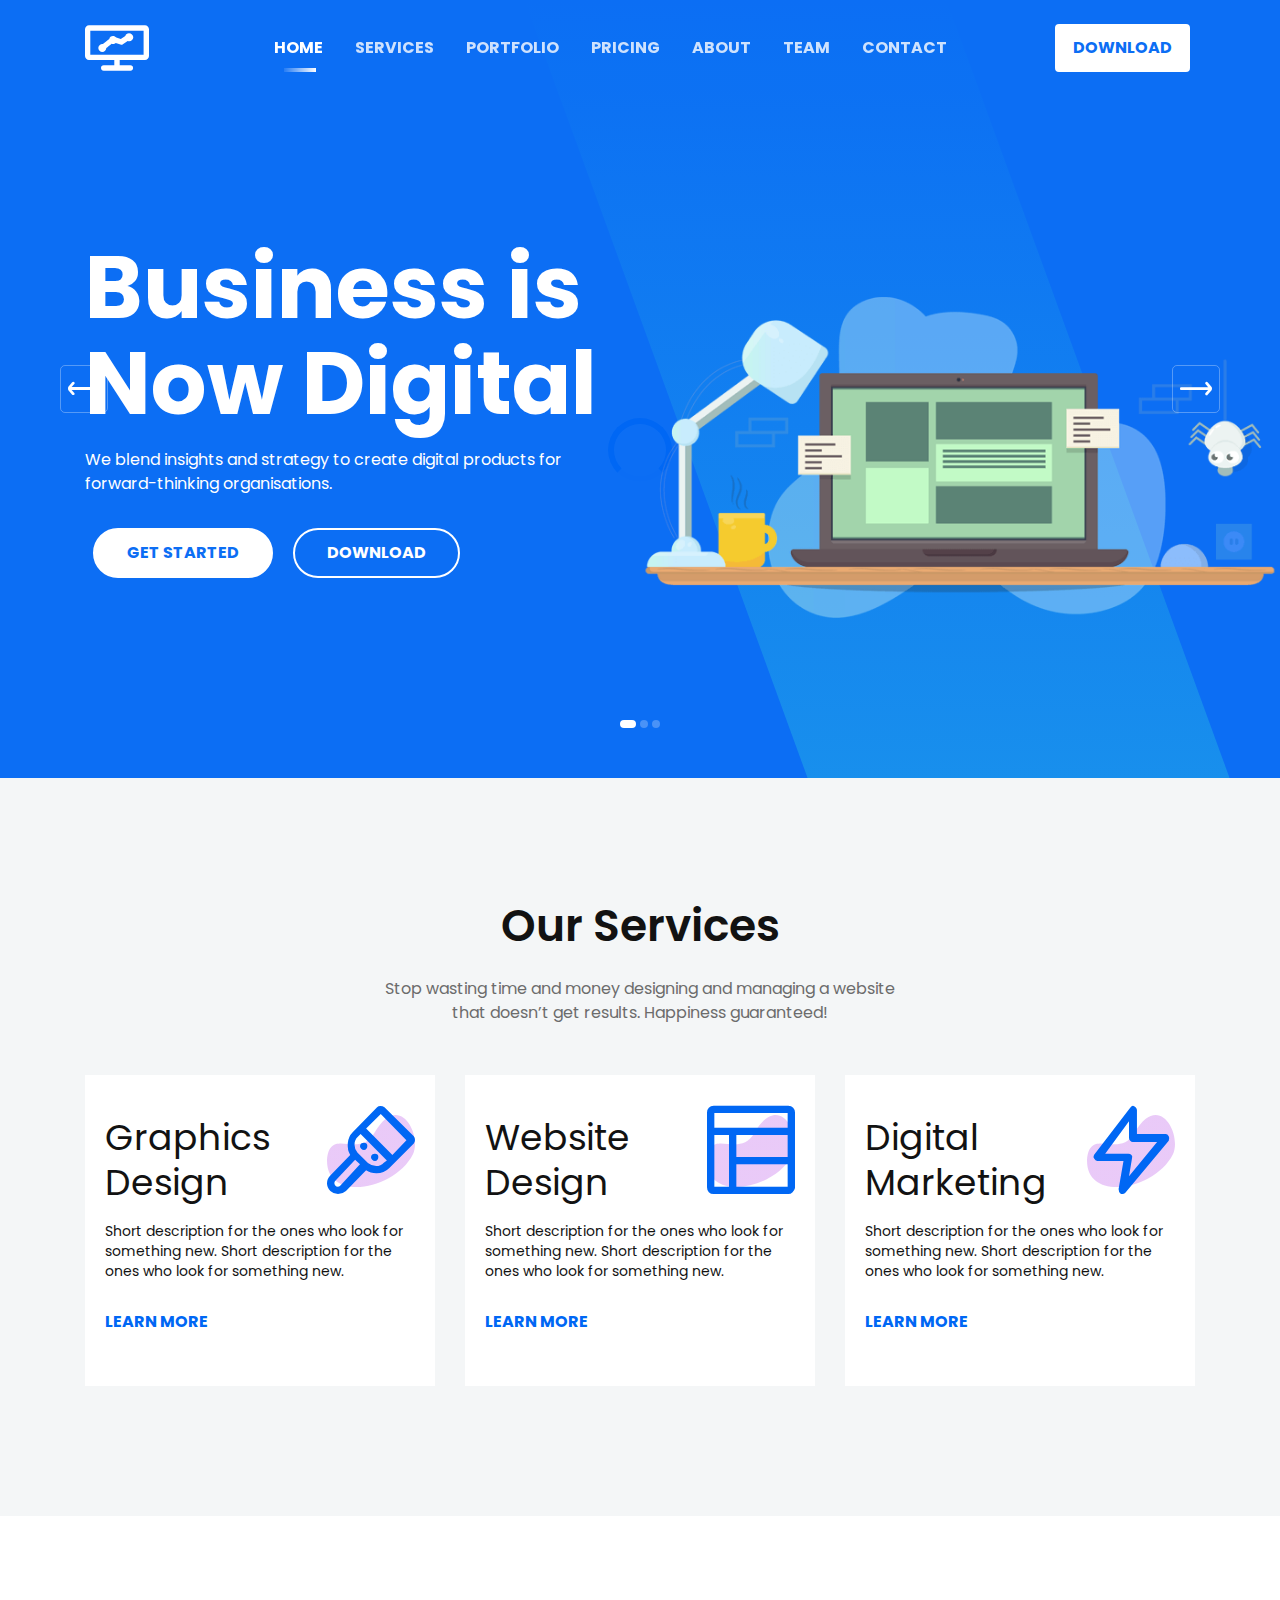
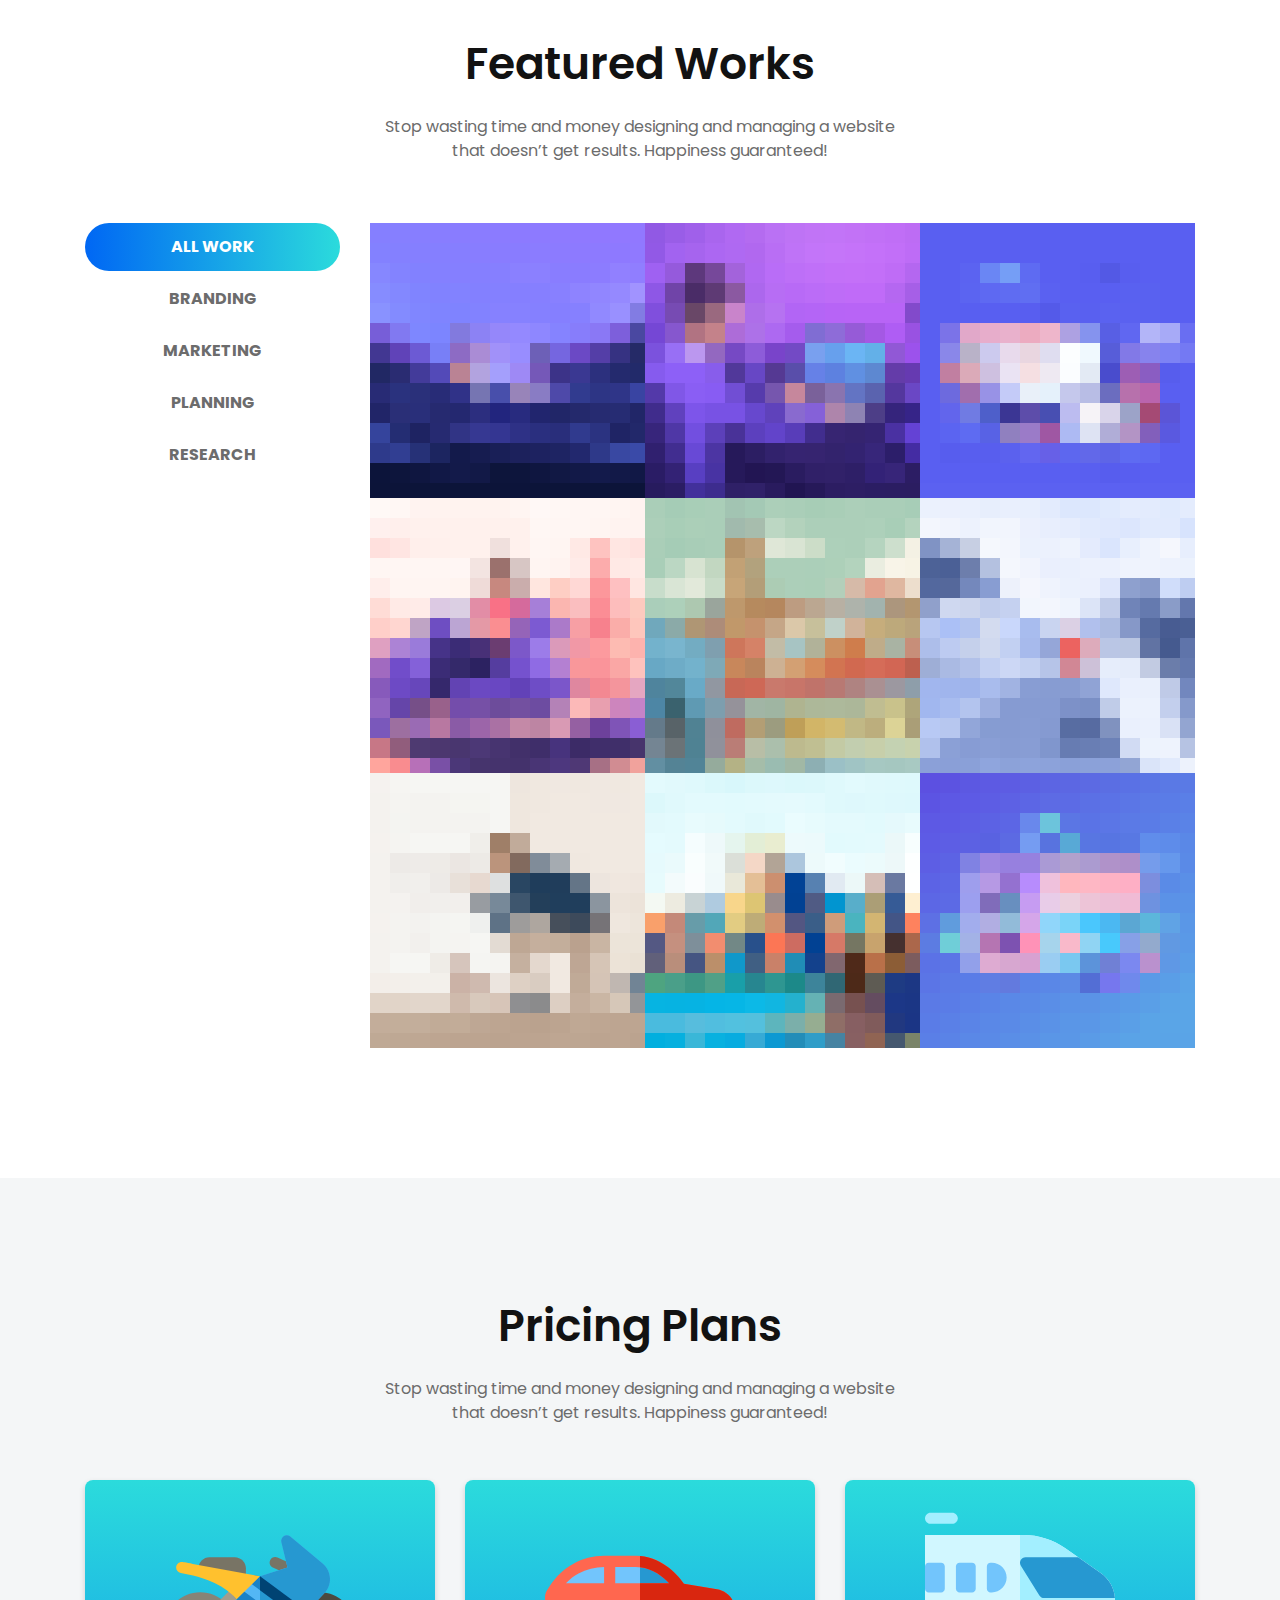
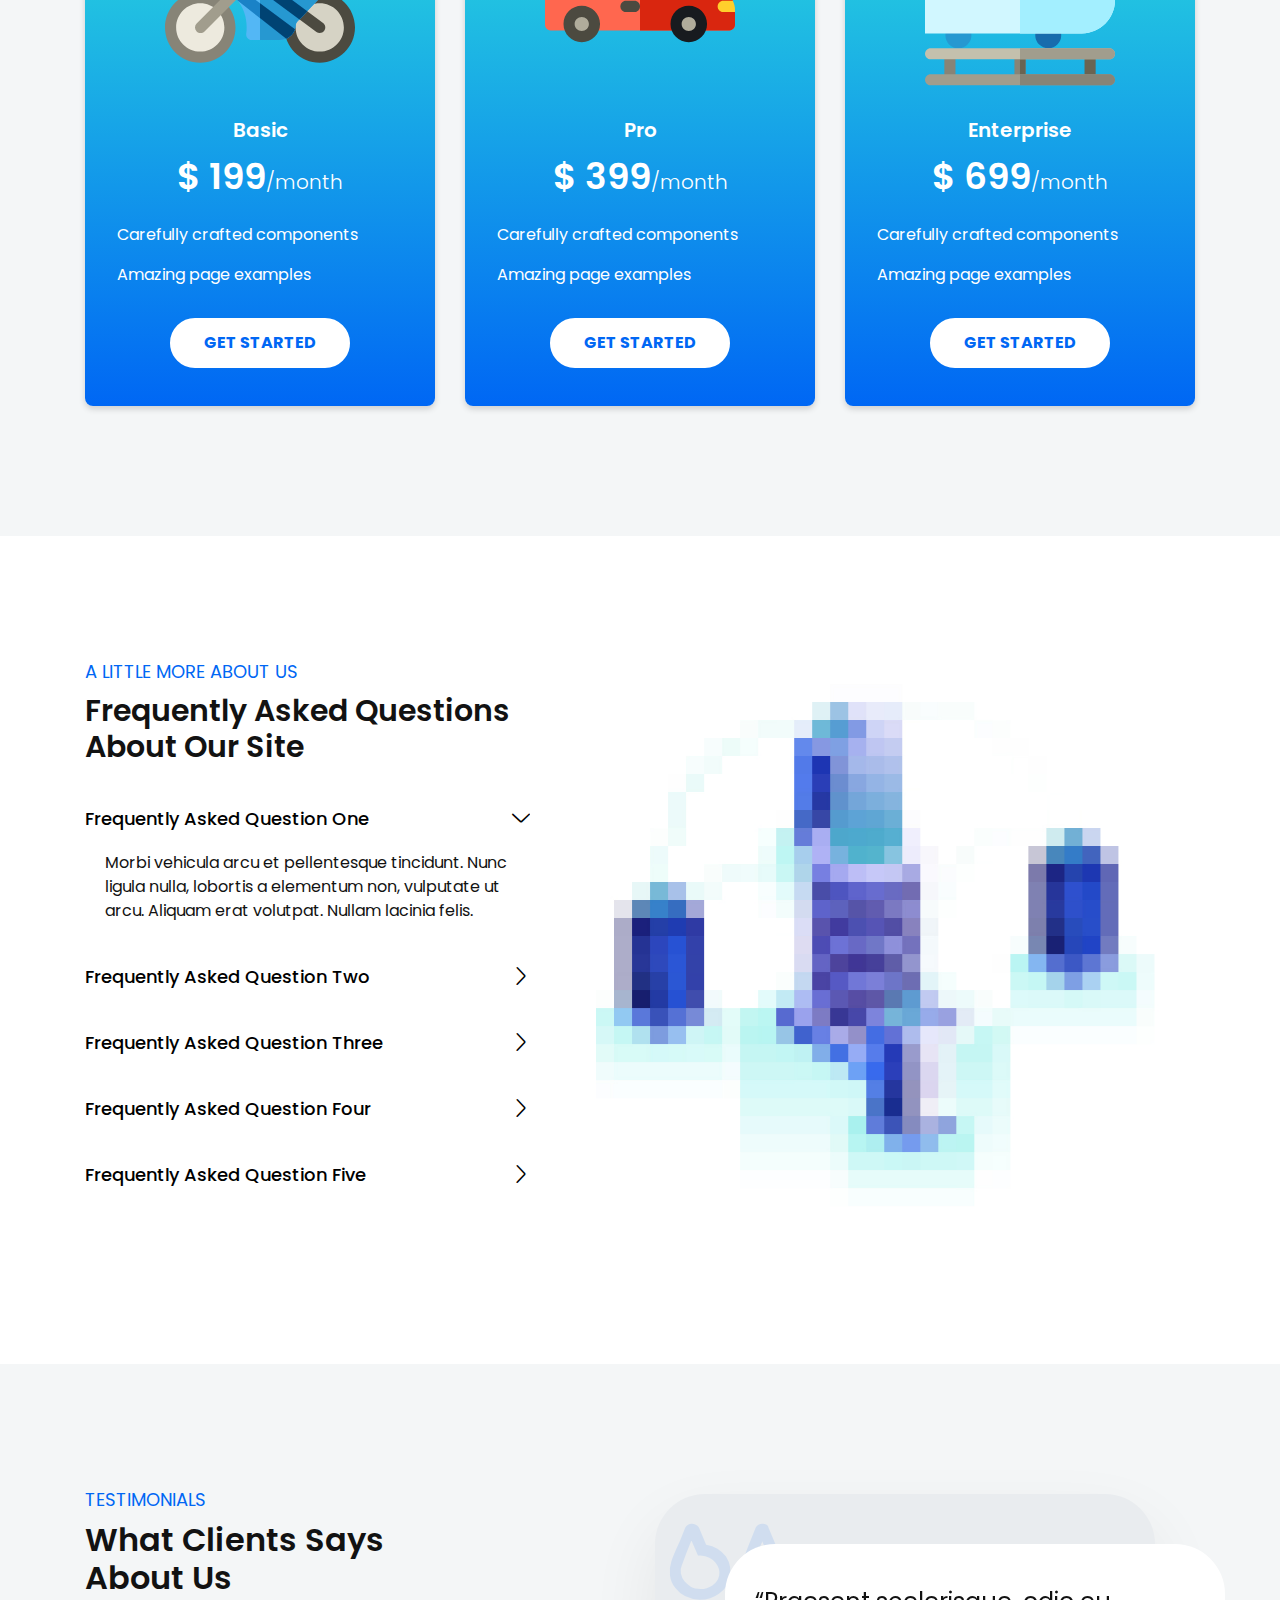
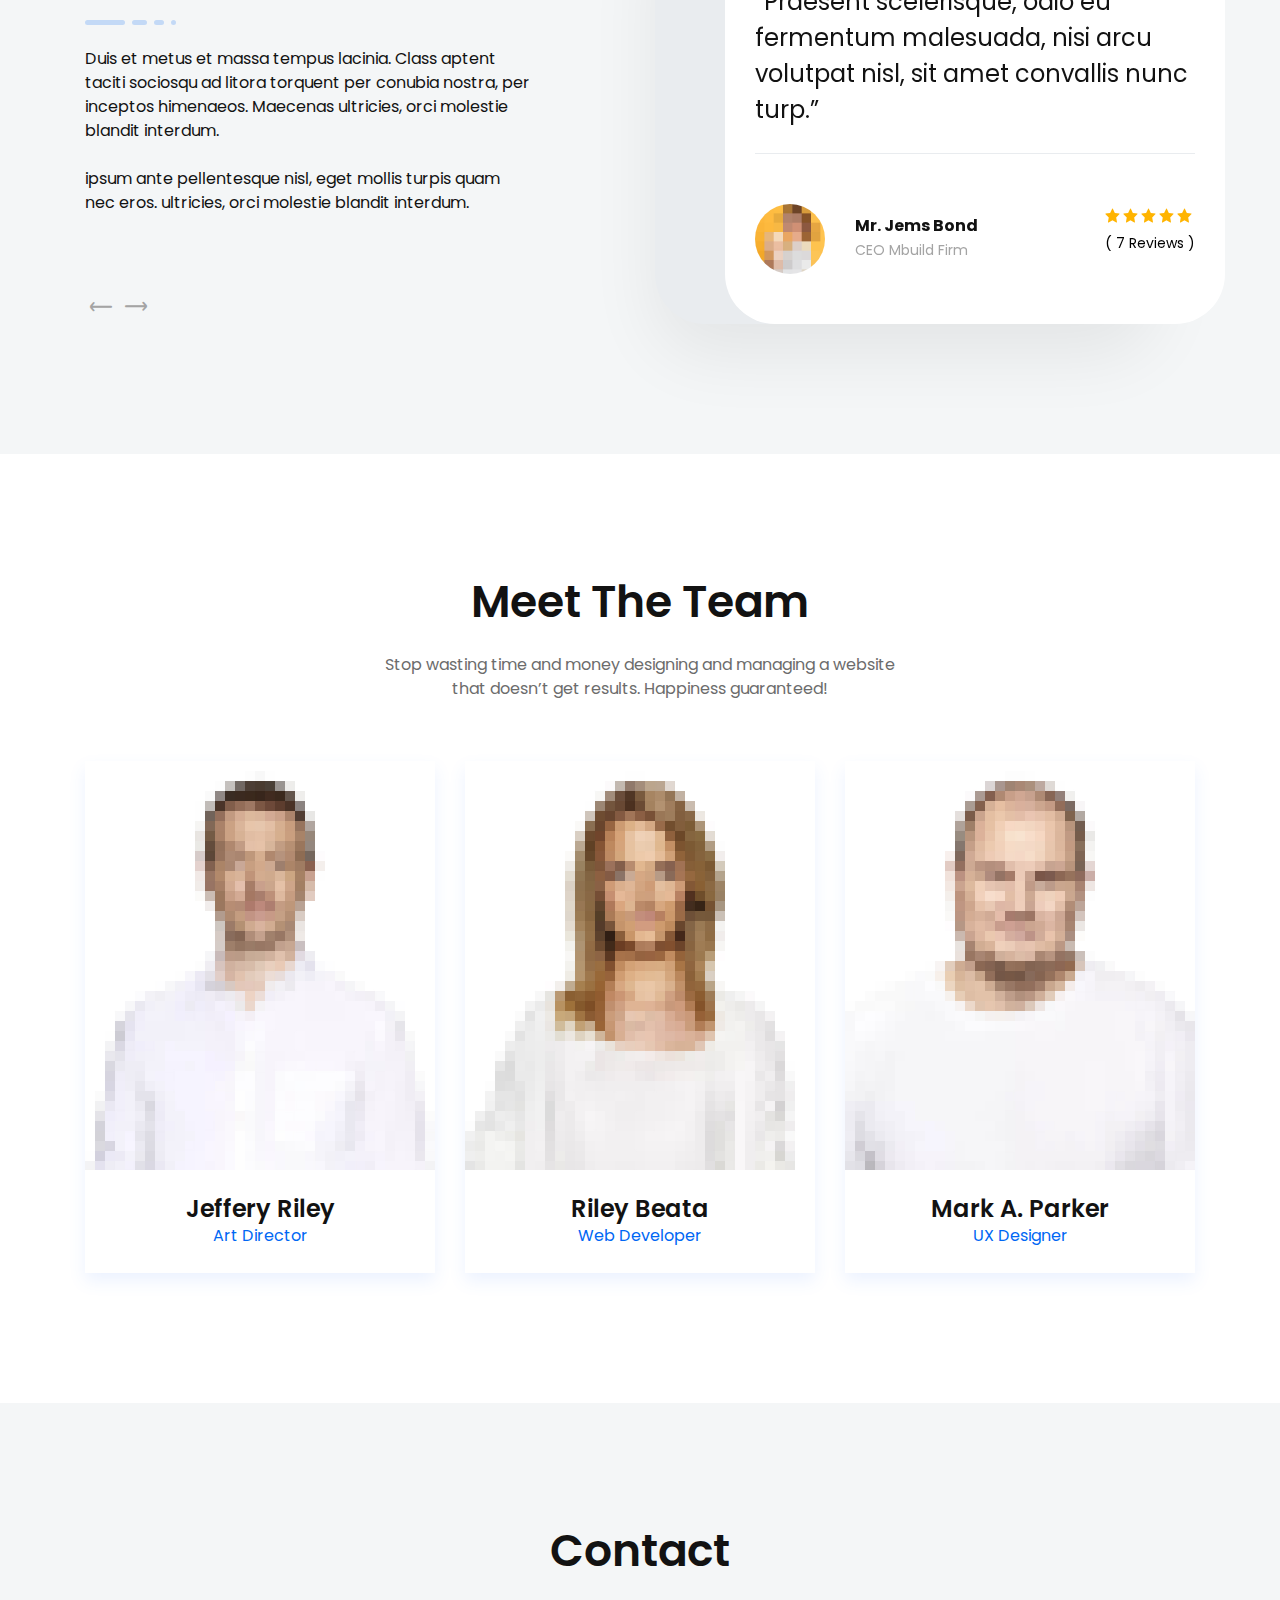
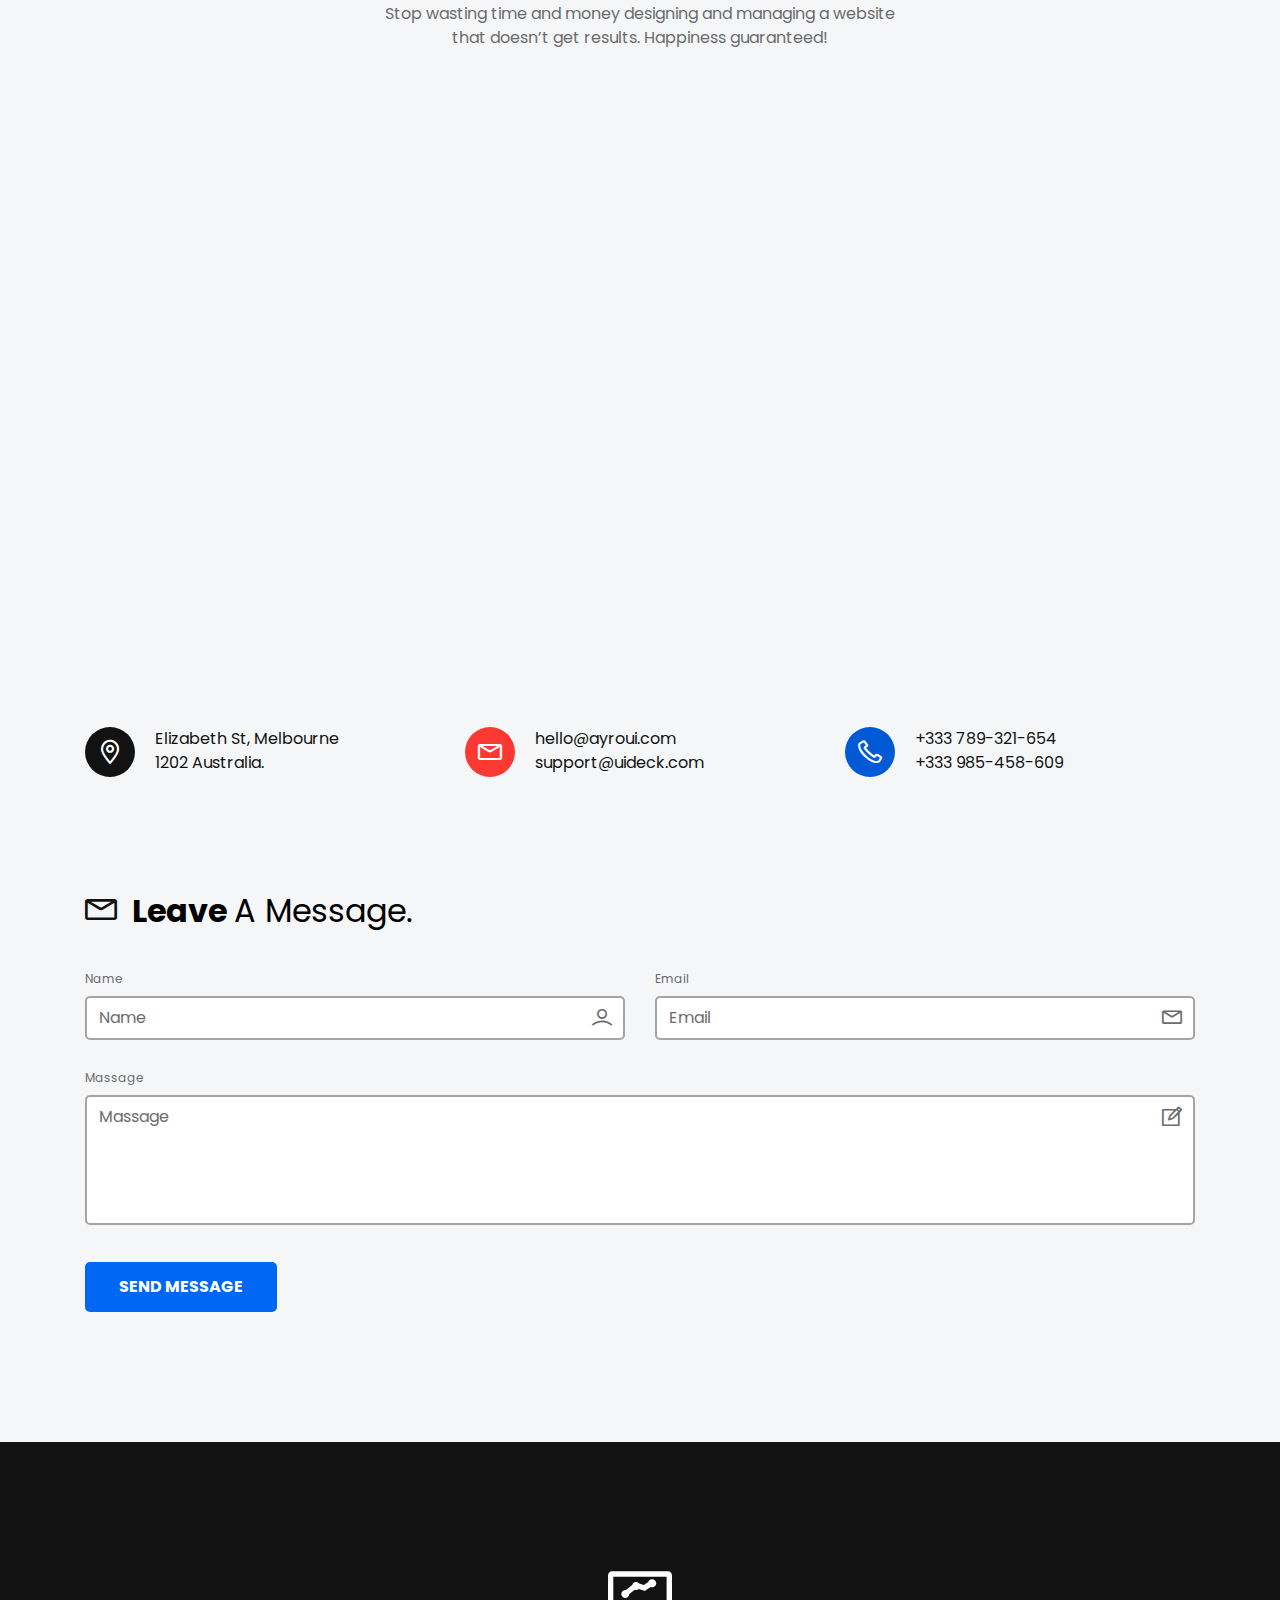
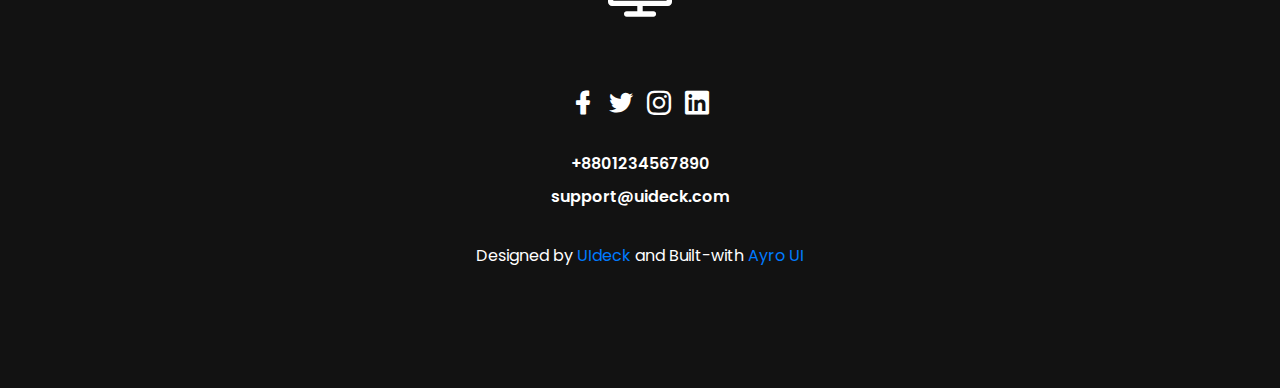
==== cugonlineWebAPI/index.html @ 05cc5dc2 "check in for go live" ====
<!doctype html>
<html class="no-js" lang="en">

<head>
    <meta charset="utf-8">
    
    <!--====== Title ======-->
    <title>Smash - Bootstrap Business Template</title>
    
    <meta name="description" content="">
    <meta name="viewport" content="width=device-width, initial-scale=1">

    <!--====== Favicon Icon ======-->
    <link rel="shortcut icon" href="assets/images/favicon.png" type="image/png">
        
    <!--====== Magnific Popup CSS ======-->
    <link rel="stylesheet" href="assets/css/magnific-popup.css">
        
    <!--====== Slick CSS ======-->
    <link rel="stylesheet" href="assets/css/slick.css">
        
    <!--====== Line Icons CSS ======-->
    <link rel="stylesheet" href="assets/css/LineIcons.css">
        
    <!--====== Bootstrap CSS ======-->
    <link rel="stylesheet" href="assets/css/bootstrap.min.css">
    
    <!--====== Default CSS ======-->
    <link rel="stylesheet" href="assets/css/default.css">
    
    <!--====== Style CSS ======-->
    <link rel="stylesheet" href="assets/css/style.css">
    
</head>

<body>
    <!--[if IE]>
    <p class="browserupgrade">You are using an <strong>outdated</strong> browser. Please <a href="https://browsehappy.com/">upgrade your browser</a> to improve your experience and security.</p>
  <![endif]-->
   
    <!--====== PRELOADER PART START ======-->

    <div class="preloader">
        <div class="loader">
            <div class="ytp-spinner">
                <div class="ytp-spinner-container">
                    <div class="ytp-spinner-rotator">
                        <div class="ytp-spinner-left">
                            <div class="ytp-spinner-circle"></div>
                        </div>
                        <div class="ytp-spinner-right">
                            <div class="ytp-spinner-circle"></div>
                        </div>
                    </div>
                </div>
            </div>
        </div>
    </div>

    <!--====== PRELOADER PART ENDS ======-->
    
    <!--====== NAVBAR TWO PART START ======-->

    <section class="navbar-area">
        <div class="container">
            <div class="row">
                <div class="col-lg-12">
                    <nav class="navbar navbar-expand-lg">
                       
                        <a class="navbar-brand" href="#">
                            <img src="assets/images/logo.svg" alt="Logo">
                        </a>
                        
                        <button class="navbar-toggler" type="button" data-toggle="collapse" data-target="#navbarTwo" aria-controls="navbarTwo" aria-expanded="false" aria-label="Toggle navigation">
                            <span class="toggler-icon"></span>
                            <span class="toggler-icon"></span>
                            <span class="toggler-icon"></span>
                        </button>

                        <div class="collapse navbar-collapse sub-menu-bar" id="navbarTwo">
                            <ul class="navbar-nav m-auto">
                                <li class="nav-item active"><a class="page-scroll" href="#home">home</a></li>
                                <li class="nav-item"><a class="page-scroll" href="#services">Services</a></li>
                                <li class="nav-item"><a class="page-scroll" href="#portfolio">Portfolio</a></li>
                                <li class="nav-item"><a class="page-scroll" href="#pricing">Pricing</a></li>
                                <li class="nav-item"><a class="page-scroll" href="#about">About</a></li>
                                <li class="nav-item"><a class="page-scroll" href="#team">Team</a></li>
                                <li class="nav-item"><a class="page-scroll" href="#contact">Contact</a></li>
                            </ul>
                        </div>
                        
                        <div class="navbar-btn d-none d-sm-inline-block">
                            <ul>
                                <li><a class="solid" href="#">Download</a></li>
                            </ul>
                        </div>
                    </nav> <!-- navbar -->
                </div>
            </div> <!-- row -->
        </div> <!-- container -->
    </section>

    <!--====== NAVBAR TWO PART ENDS ======-->
    
    <!--====== SLIDER PART START ======-->

    <section id="home" class="slider_area">
        <div id="carouselThree" class="carousel slide" data-ride="carousel">
            <ol class="carousel-indicators">
                <li data-target="#carouselThree" data-slide-to="0" class="active"></li>
                <li data-target="#carouselThree" data-slide-to="1"></li>
                <li data-target="#carouselThree" data-slide-to="2"></li>
            </ol>

            <div class="carousel-inner">
                <div class="carousel-item active">
                    <div class="container">
                        <div class="row">
                            <div class="col-lg-6">
                                <div class="slider-content">
                                    <h1 class="title">Business is Now Digital</h1>
                                    <p class="text">We blend insights and strategy to create digital products for forward-thinking organisations.</p>
                                    <ul class="slider-btn rounded-buttons">
                                        <li><a class="main-btn rounded-one" href="#">GET STARTED</a></li>
                                        <li><a class="main-btn rounded-two" href="#">DOWNLOAD</a></li>
                                    </ul>
                                </div>
                            </div>
                        </div> <!-- row -->
                    </div> <!-- container -->
                    <div class="slider-image-box d-none d-lg-flex align-items-end">
                        <div class="slider-image">
                            <img src="assets/images/slider/1.png" alt="Hero">
                        </div> <!-- slider-imgae -->
                    </div> <!-- slider-imgae box -->
                </div> <!-- carousel-item -->

                <div class="carousel-item">
                    <div class="container">
                        <div class="row">
                            <div class="col-lg-6">
                                <div class="slider-content">
                                    <h1 class="title">Crafted for Business</h1>
                                    <p class="text">We blend insights and strategy to create digital products for forward-thinking organisations.</p>
                                    <ul class="slider-btn rounded-buttons">
                                        <li><a class="main-btn rounded-one" href="#">GET STARTED</a></li>
                                        <li><a class="main-btn rounded-two" href="#">DOWNLOAD</a></li>
                                    </ul>
                                </div> <!-- slider-content -->
                            </div>
                        </div> <!-- row -->
                    </div> <!-- container -->
                    <div class="slider-image-box d-none d-lg-flex align-items-end">
                        <div class="slider-image">
                            <img src="assets/images/slider/2.png" alt="Hero">
                        </div> <!-- slider-imgae -->
                    </div> <!-- slider-imgae box -->
                </div> <!-- carousel-item -->

                <div class="carousel-item">
                    <div class="container">
                        <div class="row">
                            <div class="col-lg-6">
                                <div class="slider-content">
                                    <h1 class="title">Based on Bootstrap 4</h1>
                                    <p class="text">We blend insights and strategy to create digital products for forward-thinking organisations.</p>
                                    <ul class="slider-btn rounded-buttons">
                                        <li><a class="main-btn rounded-one" href="#">GET STARTED</a></li>
                                        <li><a class="main-btn rounded-two" href="#">DOWNLOAD</a></li>
                                    </ul>
                                </div> <!-- slider-content -->
                            </div>
                        </div> <!-- row -->
                    </div> <!-- container -->
                    <div class="slider-image-box d-none d-lg-flex align-items-end">
                        <div class="slider-image">
                            <img src="assets/images/slider/3.png" alt="Hero">
                        </div> <!-- slider-imgae -->
                    </div> <!-- slider-imgae box -->
                </div> <!-- carousel-item -->
            </div>

            <a class="carousel-control-prev" href="#carouselThree" role="button" data-slide="prev">
                <i class="lni lni-arrow-left"></i>
            </a>
            <a class="carousel-control-next" href="#carouselThree" role="button" data-slide="next">
                <i class="lni lni-arrow-right"></i>
            </a>
        </div>
    </section>

    <!--====== SLIDER PART ENDS ======-->
    
    <!--====== FEATRES TWO PART START ======-->

    <section id="services" class="features-area">
        <div class="container">
            <div class="row justify-content-center">
                <div class="col-lg-6 col-md-10">
                    <div class="section-title text-center pb-10">
                        <h3 class="title">Our Services</h3>
                        <p class="text">Stop wasting time and money designing and managing a website that doesn’t get results. Happiness guaranteed!</p>
                    </div> <!-- row -->
                </div>
            </div> <!-- row -->
            <div class="row justify-content-center">
                <div class="col-lg-4 col-md-7 col-sm-9">
                    <div class="single-features mt-40">
                        <div class="features-title-icon d-flex justify-content-between">
                            <h4 class="features-title"><a href="#">Graphics Design</a></h4>
                            <div class="features-icon">
                                <i class="lni lni-brush"></i>
                                <img class="shape" src="assets/images/f-shape-1.svg" alt="Shape">
                            </div>
                        </div>
                        <div class="features-content">
                            <p class="text">Short description for the ones who look for something new. Short description for the ones who look for something new.</p>
                            <a class="features-btn" href="#">LEARN MORE</a>
                        </div>
                    </div> <!-- single features -->
                </div>
                <div class="col-lg-4 col-md-7 col-sm-9">
                    <div class="single-features mt-40">
                        <div class="features-title-icon d-flex justify-content-between">
                            <h4 class="features-title"><a href="#">Website Design</a></h4>
                            <div class="features-icon">
                                <i class="lni lni-layout"></i>
                                <img class="shape" src="assets/images/f-shape-1.svg" alt="Shape">
                            </div>
                        </div>
                        <div class="features-content">
                            <p class="text">Short description for the ones who look for something new. Short description for the ones who look for something new.</p>
                            <a class="features-btn" href="#">LEARN MORE</a>
                        </div>
                    </div> <!-- single features -->
                </div>
                <div class="col-lg-4 col-md-7 col-sm-9">
                    <div class="single-features mt-40">
                        <div class="features-title-icon d-flex justify-content-between">
                            <h4 class="features-title"><a href="#">Digital Marketing</a></h4>
                            <div class="features-icon">
                                <i class="lni lni-bolt"></i>
                                <img class="shape" src="assets/images/f-shape-1.svg" alt="Shape">
                            </div>
                        </div>
                        <div class="features-content">
                            <p class="text">Short description for the ones who look for something new. Short description for the ones who look for something new.</p>
                            <a class="features-btn" href="#">LEARN MORE</a>
                        </div>
                    </div> <!-- single features -->
                </div>
            </div> <!-- row -->
        </div> <!-- container -->
    </section>

    <!--====== FEATRES TWO PART ENDS ======-->
    
    <!--====== PORTFOLIO PART START ======-->

    <section id="portfolio" class="portfolio-area portfolio-four pb-100">
        <div class="container">
            <div class="row justify-content-center">
                <div class="col-lg-6 col-md-10">
                    <div class="section-title text-center pb-10">
                        <h3 class="title">Featured Works</h3>
                        <p class="text">Stop wasting time and money designing and managing a website that doesn’t get results. Happiness guaranteed!</p>
                    </div> <!-- section title -->
                </div>
            </div> <!-- row -->
            <div class="row">
                <div class="col-lg-3 col-md-3">
                    <div class="portfolio-menu text-center mt-50">
                        <ul>
                            <li data-filter="*" class="active">ALL WORK</li>
                            <li data-filter=".branding-4">BRANDING</li>
                            <li data-filter=".marketing-4">MARKETING</li>
                            <li data-filter=".planning-4">PLANNING</li>
                            <li data-filter=".research-4">RESEARCH</li>
                        </ul>
                    </div> <!-- portfolio menu -->
                </div>
                <div class="col-lg-9 col-md-9">
                    <div class="row no-gutters grid mt-50">
                        <div class="col-lg-4 col-sm-6 branding-4 planning-4">
                            <div class="single-portfolio">
                                <div class="portfolio-image">
                                    <img src="assets/images/portfolio/1.png" alt="">
                                    <div class="portfolio-overlay d-flex align-items-center justify-content-center">
                                        <div class="portfolio-content">
                                            <div class="portfolio-icon">
                                                <a class="image-popup" href="assets/images/portfolio/1.png"><i class="lni lni-zoom-in"></i></a>
                                                <img src="assets/images/portfolio/shape.svg" alt="shape" class="shape">
                                            </div>
                                            <div class="portfolio-icon">
                                                <a href="#"><i class="lni lni-link"></i></a>
                                                <img src="assets/images/portfolio/shape.svg" alt="shape" class="shape">
                                            </div>
                                        </div>
                                    </div>
                                </div>
                            </div> <!-- single portfolio -->
                        </div>
                        <div class="col-lg-4 col-sm-6 marketing-4 research-4">
                            <div class="single-portfolio">
                                <div class="portfolio-image">
                                    <img src="assets/images/portfolio/2.png" alt="">
                                    <div class="portfolio-overlay d-flex align-items-center justify-content-center">
                                        <div class="portfolio-content">
                                            <div class="portfolio-icon">
                                                <a class="image-popup" href="assets/images/portfolio/2.png"><i class="lni lni-zoom-in"></i></a>
                                                <img src="assets/images/portfolio/shape.svg" alt="shape" class="shape">
                                            </div>
                                            <div class="portfolio-icon">
                                                <a href="#"><i class="lni lni-link"></i></a>
                                                <img src="assets/images/portfolio/shape.svg" alt="shape" class="shape">
                                            </div>
                                        </div>
                                    </div>
                                </div>
                            </div> <!-- single portfolio -->
                        </div>
                        <div class="col-lg-4 col-sm-6 branding-4 marketing-4">
                            <div class="single-portfolio">
                                <div class="portfolio-image">
                                    <img src="assets/images/portfolio/3.png" alt="">
                                    <div class="portfolio-overlay d-flex align-items-center justify-content-center">
                                        <div class="portfolio-content">
                                            <div class="portfolio-icon">
                                                <a class="image-popup" href="assets/images/portfolio/3.png"><i class="lni lni-zoom-in"></i></a>
                                                <img src="assets/images/portfolio/shape.svg" alt="shape" class="shape">
                                            </div>
                                            <div class="portfolio-icon">
                                                <a href="#"><i class="lni lni-link"></i></a>
                                                <img src="assets/images/portfolio/shape.svg" alt="shape" class="shape">
                                            </div>
                                        </div>
                                    </div>
                                </div>
                            </div> <!-- single portfolio -->
                        </div>
                        <div class="col-lg-4 col-sm-6 planning-4 research-4">
                            <div class="single-portfolio">
                                <div class="portfolio-image">
                                    <img src="assets/images/portfolio/4.png" alt="">
                                    <div class="portfolio-overlay d-flex align-items-center justify-content-center">
                                        <div class="portfolio-content">
                                            <div class="portfolio-icon">
                                                <a class="image-popup" href="assets/images/portfolio/4.png"><i class="lni lni-zoom-in"></i></a>
                                                <img src="assets/images/portfolio/shape.svg" alt="shape" class="shape">
                                            </div>
                                            <div class="portfolio-icon">
                                                <a href="#"><i class="lni lni-link"></i></a>
                                                <img src="assets/images/portfolio/shape.svg" alt="shape" class="shape">
                                            </div>
                                        </div>
                                    </div>
                                </div>
                            </div> <!-- single portfolio -->
                        </div>
                        <div class="col-lg-4 col-sm-6 marketing-4">
                            <div class="single-portfolio">
                                <div class="portfolio-image">
                                    <img src="assets/images/portfolio/5.png" alt="">
                                    <div class="portfolio-overlay d-flex align-items-center justify-content-center">
                                        <div class="portfolio-content">
                                            <div class="portfolio-icon">
                                                <a class="image-popup" href="assets/images/portfolio/5.png"><i class="lni lni-zoom-in"></i></a>
                                                <img src="assets/images/portfolio/shape.svg" alt="shape" class="shape">
                                            </div>
                                            <div class="portfolio-icon">
                                                <a href="#"><i class="lni lni-link"></i></a>
                                                <img src="assets/images/portfolio/shape.svg" alt="shape" class="shape">
                                            </div>
                                        </div>
                                    </div>
                                </div>
                            </div> <!-- single portfolio -->
                        </div>
                        <div class="col-lg-4 col-sm-6 planning-4">
                            <div class="single-portfolio">
                                <div class="portfolio-image">
                                    <img src="assets/images/portfolio/6.png" alt="">
                                    <div class="portfolio-overlay d-flex align-items-center justify-content-center">
                                        <div class="portfolio-content">
                                            <div class="portfolio-icon">
                                                <a class="image-popup" href="assets/images/portfolio/6.png"><i class="lni lni-zoom-in"></i></a>
                                                <img src="assets/images/portfolio/shape.svg" alt="shape" class="shape">
                                            </div>
                                            <div class="portfolio-icon">
                                                <a href="#"><i class="lni lni-link"></i></a>
                                                <img src="assets/images/portfolio/shape.svg" alt="shape" class="shape">
                                            </div>
                                        </div>
                                    </div>
                                </div>
                            </div> <!-- single portfolio -->
                        </div>
                        <div class="col-lg-4 col-sm-6 research-4">
                            <div class="single-portfolio">
                                <div class="portfolio-image">
                                    <img src="assets/images/portfolio/7.png" alt="">
                                    <div class="portfolio-overlay d-flex align-items-center justify-content-center">
                                        <div class="portfolio-content">
                                            <div class="portfolio-icon">
                                                <a class="image-popup" href="assets/images/portfolio/7.png"><i class="lni lni-zoom-in"></i></a>
                                                <img src="assets/images/portfolio/shape.svg" alt="shape" class="shape">
                                            </div>
                                            <div class="portfolio-icon">
                                                <a href="#"><i class="lni lni-link"></i></a>
                                                <img src="assets/images/portfolio/shape.svg" alt="shape" class="shape">
                                            </div>
                                        </div>
                                    </div>
                                </div>
                            </div> <!-- single portfolio -->
                        </div>
                        <div class="col-lg-4 col-sm-6 branding-4 planning-4">
                            <div class="single-portfolio">
                                <div class="portfolio-image">
                                    <img src="assets/images/portfolio/8.png" alt="">
                                    <div class="portfolio-overlay d-flex align-items-center justify-content-center">
                                        <div class="portfolio-content">
                                            <div class="portfolio-icon">
                                                <a class="image-popup" href="assets/images/portfolio/8.png"><i class="lni lni-zoom-in"></i></a>
                                                <img src="assets/images/portfolio/shape.svg" alt="shape" class="shape">
                                            </div>
                                            <div class="portfolio-icon">
                                                <a href="#"><i class="lni lni-link"></i></a>
                                                <img src="assets/images/portfolio/shape.svg" alt="shape" class="shape">
                                            </div>
                                        </div>
                                    </div>
                                </div>
                            </div> <!-- single portfolio -->
                        </div>
                        <div class="col-lg-4 col-sm-6 marketing-4">
                            <div class="single-portfolio">
                                <div class="portfolio-image">
                                    <img src="assets/images/portfolio/9.png" alt="">
                                    <div class="portfolio-overlay d-flex align-items-center justify-content-center">
                                        <div class="portfolio-content">
                                            <div class="portfolio-icon">
                                                <a class="image-popup" href="assets/images/portfolio/9.png"><i class="lni lni-zoom-in"></i></a>
                                                <img src="assets/images/portfolio/shape.svg" alt="shape" class="shape">
                                            </div>
                                            <div class="portfolio-icon">
                                                <a href="#"><i class="lni lni-link"></i></a>
                                                <img src="assets/images/portfolio/shape.svg" alt="shape" class="shape">
                                            </div>
                                        </div>
                                    </div>
                                </div>
                            </div> <!-- single portfolio -->
                        </div>
                    </div> <!-- row -->
                </div>
            </div> <!-- row -->
        </div> <!-- container -->
    </section>

    <!--====== PORTFOLIO PART ENDS ======-->
    
    <!--====== PRINICNG START ======-->

    <section id="pricing" class="pricing-area ">
        <div class="container">
            <div class="row justify-content-center">
                <div class="col-lg-6 col-md-10">
                    <div class="section-title text-center pb-25">
                        <h3 class="title">Pricing Plans</h3>
                        <p class="text">Stop wasting time and money designing and managing a website that doesn’t get results. Happiness guaranteed!</p>
                    </div> <!-- section title -->
                </div>
            </div> <!-- row -->
            <div class="row justify-content-center">
                <div class="col-lg-4 col-md-7 col-sm-9">
                    <div class="pricing-style mt-30">
                        <div class="pricing-icon text-center">
                            <img src="assets/images/basic.svg" alt="">
                        </div>
                        <div class="pricing-header text-center">
                            <h5 class="sub-title">Basic</h5>
                            <p class="month"><span class="price">$ 199</span>/month</p>
                        </div>
                        <div class="pricing-list">
                            <ul>
                                <li><i class="lni lni-check-mark-circle"></i> Carefully crafted components</li>
                                <li><i class="lni lni-check-mark-circle"></i> Amazing page examples</li>
                            </ul>
                        </div>
                        <div class="pricing-btn rounded-buttons text-center">
                            <a class="main-btn rounded-one" href="#">GET STARTED</a>
                        </div>    
                    </div> <!-- pricing style one -->
                </div>
                
                <div class="col-lg-4 col-md-7 col-sm-9">
                    <div class="pricing-style mt-30">
                        <div class="pricing-icon text-center">
                            <img src="assets/images/pro.svg" alt="">
                        </div>
                        <div class="pricing-header text-center">
                            <h5 class="sub-title">Pro</h5>
                            <p class="month"><span class="price">$ 399</span>/month</p>
                        </div>
                        <div class="pricing-list">
                            <ul>
                                <li><i class="lni lni-check-mark-circle"></i> Carefully crafted components</li>
                                <li><i class="lni lni-check-mark-circle"></i> Amazing page examples</li>
                            </ul>
                        </div>
                        <div class="pricing-btn rounded-buttons text-center">
                            <a class="main-btn rounded-one" href="#">GET STARTED</a>
                        </div>
                    </div> <!-- pricing style one -->
                </div>
                
                <div class="col-lg-4 col-md-7 col-sm-9">
                    <div class="pricing-style mt-30">
                        <div class="pricing-icon text-center">
                            <img src="assets/images/enterprise.svg" alt="">
                        </div>
                        <div class="pricing-header text-center">
                            <h5 class="sub-title">Enterprise</h5>
                            <p class="month"><span class="price">$ 699</span>/month</p>
                        </div>
                        <div class="pricing-list">
                            <ul>
                                <li><i class="lni lni-check-mark-circle"></i> Carefully crafted components</li>
                                <li><i class="lni lni-check-mark-circle"></i> Amazing page examples</li>
                            </ul>
                        </div>
                        <div class="pricing-btn rounded-buttons text-center">
                            <a class="main-btn rounded-one" href="#">GET STARTED</a>
                        </div>
                    </div> <!-- pricing style one -->
                </div>
            </div> <!-- row -->
        </div> <!-- container -->
    </section>

    <!--====== PRINICNG ENDS ======-->
    
    <!--====== ABOUT PART START ======-->

    <section id="about" class="about-area">
        <div class="container">
            <div class="row">
                <div class="col-lg-5">
                    <div class="faq-content mt-45">
                        <div class="about-title">
                            <h6 class="sub-title">A Little More About Us</h6>
                            <h4 class="title">Frequently Asked Questions <br> About Our Site</h4>
                        </div> <!-- faq title -->
                        <div class="about-accordion">
                            <div class="accordion" id="accordionExample">
                                <div class="card">
                                    <div class="card-header" id="headingOne">
                                        <a href="#" data-toggle="collapse" data-target="#collapseOne" aria-expanded="true" aria-controls="collapseOne">Frequently Asked Question One</a>
                                    </div>

                                    <div id="collapseOne" class="collapse show" aria-labelledby="headingOne" data-parent="#accordionExample">
                                        <div class="card-body">
                                            <p class="text">Morbi vehicula arcu et pellentesque tincidunt. Nunc ligula nulla, lobortis a elementum non, vulputate ut arcu. Aliquam erat volutpat. Nullam lacinia felis.</p>
                                        </div>
                                    </div> 
                                </div> <!-- card -->
                                <div class="card">
                                    <div class="card-header" id="headingTwo">
                                        <a href="#" class="collapsed" data-toggle="collapse" data-target="#collapseTwo" aria-expanded="false" aria-controls="collapseTwo">Frequently Asked Question Two</a>
                                    </div>
                                    <div id="collapseTwo" class="collapse" aria-labelledby="headingTwo" data-parent="#accordionExample">
                                        <div class="card-body">
                                            <p class="text">Morbi vehicula arcu et pellentesque tincidunt. Nunc ligula nulla, lobortis a elementum non, vulputate ut arcu. Aliquam erat volutpat. Nullam lacinia felis.</p>
                                        </div>
                                    </div>
                                </div> <!-- card -->
                                <div class="card">
                                    <div class="card-header" id="headingThree">
                                        <a href="#" class="collapsed" data-toggle="collapse" data-target="#collapseThree" aria-expanded="false" aria-controls="collapseThree">Frequently Asked Question Three</a>
                                    </div>
                                    <div id="collapseThree" class="collapse" aria-labelledby="headingThree" data-parent="#accordionExample">
                                        <div class="card-body">
                                            <p class="text">Morbi vehicula arcu et pellentesque tincidunt. Nunc ligula nulla, lobortis a elementum non, vulputate ut arcu. Aliquam erat volutpat. Nullam lacinia felis.</p>
                                        </div>
                                    </div>
                                </div> <!-- card -->
                                <div class="card">
                                    <div class="card-header" id="headingFore">
                                        <a href="#" class="collapsed" data-toggle="collapse" data-target="#collapseFore" aria-expanded="false" aria-controls="collapseFore">Frequently Asked Question Four</a>
                                    </div>
                                    <div id="collapseFore" class="collapse" aria-labelledby="headingFore" data-parent="#accordionExample">
                                        <div class="card-body">
                                            <p class="text">Morbi vehicula arcu et pellentesque tincidunt. Nunc ligula nulla, lobortis a elementum non, vulputate ut arcu. Aliquam erat volutpat. Nullam lacinia felis.</p>
                                        </div>
                                    </div>
                                </div> <!-- card -->
                                <div class="card">
                                    <div class="card-header" id="headingFive">
                                        <a href="#" class="collapsed" data-toggle="collapse" data-target="#collapseFive" aria-expanded="false" aria-controls="collapseFive">Frequently Asked Question Five</a>
                                    </div>
                                    <div id="collapseFive" class="collapse" aria-labelledby="headingFive" data-parent="#accordionExample">
                                        <div class="card-body">
                                            <p class="text">Morbi vehicula arcu et pellentesque tincidunt. Nunc ligula nulla, lobortis a elementum non, vulputate ut arcu. Aliquam erat volutpat. Nullam lacinia felis.</p>
                                        </div>
                                    </div>
                                </div> <!-- card -->
                            </div>
                        </div> <!-- faq accordion -->
                    </div> <!-- faq content -->
                </div>
                <div class="col-lg-7">
                    <div class="about-image mt-50">
                        <img src="assets/images/about.jpg" alt="about">
                    </div> <!-- faq image -->
                </div>
            </div> <!-- row -->
        </div> <!-- container -->
    </section>

    <!--====== ABOUT PART ENDS ======-->
    
    <!--====== TESTIMONIAL PART START ======-->

    <section id="testimonial" class="testimonial-area">
        <div class="container">
            <div class="row justify-content-between">
                <div class="col-xl-5 col-lg-6">
                    <div class="testimonial-left-content mt-45">
                        <h6 class="sub-title">Testimonials</h6>
                        <h4 class="title">What Clients Says <br> About Us</h4>
                        <ul class="testimonial-line">
                            <li></li>
                            <li></li>
                            <li></li>
                            <li></li>
                        </ul>
                        <p class="text">Duis et metus et massa tempus lacinia. Class aptent taciti sociosqu ad litora torquent per conubia nostra, per inceptos himenaeos. Maecenas ultricies, orci molestie blandit interdum. <br> <br> ipsum ante pellentesque nisl, eget mollis turpis quam nec eros. ultricies, orci molestie blandit interdum.</p>
                    </div> <!-- testimonial left content -->
                </div>
                <div class="col-lg-6">
                    <div class="testimonial-right-content mt-50">
                        <div class="quota">
                            <i class="lni lni-quotation"></i>
                        </div>
                        <div class="testimonial-content-wrapper testimonial-active">
                            <div class="single-testimonial">
                                <div class="testimonial-text">
                                    <p class="text">“Praesent scelerisque, odio eu fermentum malesuada, nisi arcu volutpat nisl, sit amet convallis nunc turp.”</p>
                                </div>
                                <div class="testimonial-author d-sm-flex justify-content-between">
                                    <div class="author-info d-flex align-items-center">
                                        <div class="author-image">
                                            <img src="assets/images/author-1.jpg" alt="author">
                                        </div>
                                        <div class="author-name media-body">
                                            <h5 class="name">Mr. Jems Bond</h5>
                                            <span class="sub-title">CEO Mbuild Firm</span>
                                        </div>
                                    </div>
                                    <div class="author-review">
                                        <ul class="star">
                                            <li><i class="lni lni-star-filled"></i></li>
                                            <li><i class="lni lni-star-filled"></i></li>
                                            <li><i class="lni lni-star-filled"></i></li>
                                            <li><i class="lni lni-star-filled"></i></li>
                                            <li><i class="lni lni-star-filled"></i></li>
                                        </ul>
                                        <span class="review">( 7 Reviews )</span>
                                    </div>
                                </div>
                            </div> <!-- single testimonial -->
                            <div class="single-testimonial">
                                <div class="testimonial-text">
                                    <p class="text">“Praesent scelerisque, odio eu fermentum malesuada, nisi arcu volutpat nisl, sit amet convallis nunc turp.”</p>
                                </div>
                                <div class="testimonial-author d-sm-flex justify-content-between">
                                    <div class="author-info d-flex align-items-center">
                                        <div class="author-image">
                                                <img src="assets/images/author-2.jpg" alt="author">
                                        </div>
                                        <div class="author-name media-body">
                                            <h5 class="name">Mr. Jems Bond</h5>
                                            <span class="sub-title">CEO Mbuild Firm</span>
                                        </div>
                                    </div>
                                    <div class="author-review">
                                        <ul class="star">
                                            <li><i class="lni lni-star-filled"></i></li>
                                            <li><i class="lni lni-star-filled"></i></li>
                                            <li><i class="lni lni-star-filled"></i></li>
                                            <li><i class="lni lni-star-filled"></i></li>
                                            <li><i class="lni lni-star-filled"></i></li>
                                        </ul>
                                        <span class="review">( 7 Reviews )</span>
                                    </div>
                                </div>
                            </div> <!-- single testimonial -->
                            <div class="single-testimonial">
                                <div class="testimonial-text">
                                    <p class="text">“Praesent scelerisque, odio eu fermentum malesuada, nisi arcu volutpat nisl, sit amet convallis nunc turp.”</p>
                                </div>
                                <div class="testimonial-author d-sm-flex justify-content-between">
                                    <div class="author-info d-flex align-items-center">
                                        <div class="author-image">
                                                <img src="assets/images/author-3.jpg" alt="author">
                                        </div>
                                        <div class="author-name media-body">
                                            <h5 class="name">Mr. Jems Bond</h5>
                                            <span class="sub-title">CEO Mbuild Firm</span>
                                        </div>
                                    </div>
                                    <div class="author-review">
                                        <ul class="star">
                                            <li><i class="lni lni-star-filled"></i></li>
                                            <li><i class="lni lni-star-filled"></i></li>
                                            <li><i class="lni lni-star-filled"></i></li>
                                            <li><i class="lni lni-star-filled"></i></li>
                                            <li><i class="lni lni-star-filled"></i></li>
                                        </ul>
                                        <span class="review">( 7 Reviews )</span>
                                    </div>
                                </div>
                            </div> <!-- single testimonial -->
                        </div> <!-- testimonial content wrapper -->
                    </div> <!-- testimonial right content -->
                </div>
            </div> <!-- row -->
        </div> <!-- container -->
    </section>

    <!--====== TESTIMONIAL PART ENDS ======-->
    
    <!--====== TEAM START ======-->

    <section id="team" class="team-area pt-120 pb-130">
        <div class="container">
            <div class="row justify-content-center">
                <div class="col-lg-6 col-md-10">
                    <div class="section-title text-center pb-30">
                        <h3 class="title">Meet The Team</h3>
                        <p class="text">Stop wasting time and money designing and managing a website that doesn’t get results. Happiness guaranteed!</p>
                    </div> <!-- section title -->
                </div>
            </div> <!-- row -->
            <div class="row">
                <div class="col-lg-4 col-sm-6">
                    <div class="team-style-eleven text-center mt-30 wow fadeIn" data-wow-duration="1s" data-wow-delay="0s">
                        <div class="team-image">
                            <img src="assets/images/team-1.jpg" alt="Team">
                        </div>
                        <div class="team-content">
                            <div class="team-social">
                                <ul class="social">
                                    <li><a href="#"><i class="lni lni-facebook-filled"></i></a></li>
                                    <li><a href="#"><i class="lni lni-twitter-original"></i></a></li>
                                    <li><a href="#"><i class="lni lni-linkedin-original"></i></a></li>
                                    <li><a href="#"><i class="lni lni-instagram"></i></a></li>
                                </ul>
                            </div>
                            <h4 class="team-name"><a href="#">Jeffery Riley</a></h4>
                            <span class="sub-title">Art Director</span>
                        </div>
                    </div> <!-- single team -->
                </div>
                <div class="col-lg-4 col-sm-6">
                    <div class="team-style-eleven text-center mt-30 wow fadeIn" data-wow-duration="1s" data-wow-delay="0s">
                        <div class="team-image">
                            <img src="assets/images/team-2.jpg" alt="Team">
                        </div>
                        <div class="team-content">
                            <div class="team-social">
                                <ul class="social">
                                    <li><a href="#"><i class="lni lni-facebook-filled"></i></a></li>
                                    <li><a href="#"><i class="lni lni-twitter-original"></i></a></li>
                                    <li><a href="#"><i class="lni lni-linkedin-original"></i></a></li>
                                    <li><a href="#"><i class="lni lni-instagram"></i></a></li>
                                </ul>
                            </div>
                            <h4 class="team-name"><a href="#">Riley Beata</a></h4>
                            <span class="sub-title">Web Developer</span>
                        </div>
                    </div> <!-- single team -->
                </div>
                <div class="col-lg-4 col-sm-6">
                    <div class="team-style-eleven text-center mt-30 wow fadeIn" data-wow-duration="1s" data-wow-delay="0s">
                        <div class="team-image">
                            <img src="assets/images/team-3.jpg" alt="Team">
                        </div>
                        <div class="team-content">
                            <div class="team-social">
                                <ul class="social">
                                    <li><a href="#"><i class="lni lni-facebook-filled"></i></a></li>
                                    <li><a href="#"><i class="lni lni-twitter-original"></i></a></li>
                                    <li><a href="#"><i class="lni lni-linkedin-original"></i></a></li>
                                    <li><a href="#"><i class="lni lni-instagram"></i></a></li>
                                </ul>
                            </div>
                            <h4 class="team-name"><a href="#">Mark A. Parker</a></h4>
                            <span class="sub-title">UX Designer</span>
                        </div>
                    </div> <!-- single team -->
                </div>
            </div> <!-- row -->
        </div> <!-- container -->
    </section>

    <!--====== TEAM  ENDS ======-->
    
    <!--====== CONTACT PART START ======-->

    <section id="contact" class="contact-area">
        <div class="container">
            <div class="row justify-content-center">
                <div class="col-lg-6 col-md-10">
                    <div class="section-title text-center pb-30">
                        <h3 class="title">Contact</h3>
                        <p class="text">Stop wasting time and money designing and managing a website that doesn’t get results. Happiness guaranteed!</p>
                    </div> <!-- section title -->
                </div>
            </div> <!-- row -->
            <div class="row">
                <div class="col-lg-12">
                    <div class="contact-map mt-30">
                        <iframe id="gmap_canvas" src="https://maps.google.com/maps?q=Mission%20District%2C%20San%20Francisco%2C%20CA%2C%20USA&t=&z=13&ie=UTF8&iwloc=&output=embed" frameborder="0" scrolling="no" marginheight="0" marginwidth="0"></iframe>
                    </div> <!-- row -->
                </div>
            </div> <!-- row -->
            <div class="contact-info pt-30">
                <div class="row">
                    <div class="col-lg-4 col-md-6">
                        <div class="single-contact-info contact-color-1 mt-30 d-flex ">
                            <div class="contact-info-icon">
                                <i class="lni lni-map-marker"></i>
                            </div>
                            <div class="contact-info-content media-body">
                                <p class="text"> Elizabeth St, Melbourne<br>1202 Australia.</p>
                            </div>
                        </div> <!-- single contact info -->
                    </div>
                    <div class="col-lg-4 col-md-6">
                        <div class="single-contact-info contact-color-2 mt-30 d-flex ">
                            <div class="contact-info-icon">
                                <i class="lni lni-envelope"></i>
                            </div>
                            <div class="contact-info-content media-body">
                                <p class="text">hello@ayroui.com</p>
                                <p class="text">support@uideck.com</p>
                            </div>
                        </div> <!-- single contact info -->
                    </div>
                    <div class="col-lg-4 col-md-6">
                        <div class="single-contact-info contact-color-3 mt-30 d-flex ">
                            <div class="contact-info-icon">
                                <i class="lni lni-phone"></i>
                            </div>
                            <div class="contact-info-content media-body">
                                <p class="text">+333 789-321-654</p>
                                <p class="text">+333 985-458-609</p>
                            </div>
                        </div> <!-- single contact info -->
                    </div>
                </div> <!-- row -->
            </div> <!-- contact info -->
            <div class="row">
                <div class="col-lg-12">
                    <div class="contact-wrapper form-style-two pt-115">
                        <h4 class="contact-title pb-10"><i class="lni lni-envelope"></i> Leave <span>A Message.</span></h4>
                        
                        <form id="contact-form" action="assets/contact.php" method="post">
                            <div class="row">
                                <div class="col-md-6">
                                    <div class="form-input mt-25">
                                        <label>Name</label>
                                        <div class="input-items default">
                                            <input name="name" type="text" placeholder="Name">
                                            <i class="lni lni-user"></i>
                                        </div>
                                    </div> <!-- form input -->
                                </div>
                                <div class="col-md-6">
                                    <div class="form-input mt-25">
                                        <label>Email</label>
                                        <div class="input-items default">
                                            <input type="email" name="email" placeholder="Email">
                                            <i class="lni lni-envelope"></i>
                                        </div>
                                    </div> <!-- form input -->
                                </div>
                                <div class="col-md-12">
                                    <div class="form-input mt-25">
                                        <label>Massage</label>
                                        <div class="input-items default">
                                            <textarea name="massage" placeholder="Massage"></textarea>
                                            <i class="lni lni-pencil-alt"></i>
                                        </div>
                                    </div> <!-- form input -->
                                </div>
                                <p class="form-message"></p>
                                <div class="col-md-12">
                                    <div class="form-input light-rounded-buttons mt-30">
                                        <button class="main-btn light-rounded-two">Send Message</button>
                                    </div> <!-- form input -->
                                </div>
                            </div> <!-- row -->
                        </form>
                    </div> <!-- contact wrapper form -->
                </div>
            </div> <!-- row -->
        </div> <!-- container -->
    </section>

    <!--====== CONTACT PART ENDS ======-->
    
    <!--====== FOOTER PART START ======-->

    <section class="footer-area footer-dark">
        <div class="container">
            <div class="row justify-content-center">
                <div class="col-lg-6">
                    <div class="footer-logo text-center">
                        <a class="mt-30" href="index.html"><img src="assets/images/logo.svg" alt="Logo"></a>
                    </div> <!-- footer logo -->
                    <ul class="social text-center mt-60">
                        <li><a href="https://facebook.com/uideckHQ"><i class="lni lni-facebook-filled"></i></a></li>
                        <li><a href="https://twitter.com/uideckHQ"><i class="lni lni-twitter-original"></i></a></li>
                        <li><a href="https://instagram.com/uideckHQ"><i class="lni lni-instagram-original"></i></a></li>
                        <li><a href="#"><i class="lni lni-linkedin-original"></i></a></li>
                    </ul> <!-- social -->
                    <div class="footer-support text-center">
                        <span class="number">+8801234567890</span>
                        <span class="mail">support@uideck.com</span>
                    </div>
                    <div class="copyright text-center mt-35">
                        <p class="text">Designed by <a href="https://uideck.com" rel="nofollow">UIdeck</a> and Built-with <a rel="nofollow" href="https://ayroui.com">Ayro UI</a> </p>
                    </div> <!--  copyright -->
                </div>
            </div> <!-- row -->
        </div> <!-- container -->
    </section>

    <!--====== FOOTER PART ENDS ======-->
    
    <!--====== BACK TOP TOP PART START ======-->

    <a href="#" class="back-to-top"><i class="lni lni-chevron-up"></i></a>

    <!--====== BACK TOP TOP PART ENDS ======-->    

    <!--====== PART START ======-->

<!--
    <section class="">
        <div class="container">
            <div class="row">
                <div class="col-lg-">
                    
                </div>
            </div>
        </div>
    </section>
-->

    <!--====== PART ENDS ======-->




    <!--====== Jquery js ======-->
    <script src="assets/js/vendor/jquery-1.12.4.min.js"></script>
    <script src="assets/js/vendor/modernizr-3.7.1.min.js"></script>
    
    <!--====== Bootstrap js ======-->
    <script src="assets/js/popper.min.js"></script>
    <script src="assets/js/bootstrap.min.js"></script>
    
    <!--====== Slick js ======-->
    <script src="assets/js/slick.min.js"></script>
    
    <!--====== Magnific Popup js ======-->
    <script src="assets/js/jquery.magnific-popup.min.js"></script>
    
    <!--====== Ajax Contact js ======-->
    <script src="assets/js/ajax-contact.js"></script>
    
    <!--====== Isotope js ======-->
    <script src="assets/js/imagesloaded.pkgd.min.js"></script>
    <script src="assets/js/isotope.pkgd.min.js"></script>
    
    <!--====== Scrolling Nav js ======-->
    <script src="assets/js/jquery.easing.min.js"></script>
    <script src="assets/js/scrolling-nav.js"></script>
    
    <!--====== Main js ======-->
    <script src="assets/js/main.js"></script>
    
</body>

</html>
---- cugonlineWebAPI/assets/css/default.css ----
/* Deafult Margin & Padding */
/*-- Margin Top --*/
.mt-5 {
	margin-top: 5px;
}
.mt-10 {
	margin-top: 10px;
}
.mt-15 {
	margin-top: 15px;
}
.mt-20 {
	margin-top: 20px;
}
.mt-25 {
	margin-top: 25px;
}
.mt-30 {
	margin-top: 30px;
}
.mt-35 {
	margin-top: 35px;
}
.mt-40 {
	margin-top: 40px;
}
.mt-45 {
	margin-top: 45px;
}
.mt-50 {
	margin-top: 50px;
}
.mt-55 {
	margin-top: 55px;
}
.mt-60 {
	margin-top: 60px;
}
.mt-65 {
	margin-top: 65px;
}
.mt-70 {
	margin-top: 70px;
}
.mt-75 {
	margin-top: 75px;
}
.mt-80 {
	margin-top: 80px;
}
.mt-85 {
	margin-top: 85px;
}
.mt-90 {
	margin-top: 90px;
}
.mt-95 {
	margin-top: 95px;
}
.mt-100 {
	margin-top: 100px;
}
.mt-105 {
	margin-top: 105px;
}
.mt-110 {
	margin-top: 110px;
}
.mt-115 {
	margin-top: 115px;
}
.mt-120 {
	margin-top: 120px;
}
.mt-125 {
	margin-top: 125px;
}
.mt-130 {
	margin-top: 130px;
}
.mt-135 {
	margin-top: 135px;
}
.mt-140 {
	margin-top: 140px;
}
.mt-145 {
	margin-top: 145px;
}
.mt-150 {
	margin-top: 150px;
}
.mt-155 {
	margin-top: 155px;
}
.mt-160 {
	margin-top: 160px;
}
.mt-165 {
	margin-top: 165px;
}
.mt-170 {
	margin-top: 170px;
}
.mt-175 {
	margin-top: 175px;
}
.mt-180 {
	margin-top: 180px;
}
.mt-185 {
	margin-top: 185px;
}
.mt-190 {
	margin-top: 190px;
}
.mt-195 {
	margin-top: 195px;
}
.mt-200 {
	margin-top: 200px;
}
/*-- Margin Bottom --*/

.mb-5 {
	margin-bottom: 5px;
}
.mb-10 {
	margin-bottom: 10px;
}
.mb-15 {
	margin-bottom: 15px;
}
.mb-20 {
	margin-bottom: 20px;
}
.mb-25 {
	margin-bottom: 25px;
}
.mb-30 {
	margin-bottom: 30px;
}
.mb-35 {
	margin-bottom: 35px;
}
.mb-40 {
	margin-bottom: 40px;
}
.mb-45 {
	margin-bottom: 45px;
}
.mb-50 {
	margin-bottom: 50px;
}
.mb-55 {
	margin-bottom: 55px;
}
.mb-60 {
	margin-bottom: 60px;
}
.mb-65 {
	margin-bottom: 65px;
}
.mb-70 {
	margin-bottom: 70px;
}
.mb-75 {
	margin-bottom: 75px;
}
.mb-80 {
	margin-bottom: 80px;
}
.mb-85 {
	margin-bottom: 85px;
}
.mb-90 {
	margin-bottom: 90px;
}
.mb-95 {
	margin-bottom: 95px;
}
.mb-100 {
	margin-bottom: 100px;
}
.mb-105 {
	margin-bottom: 105px;
}
.mb-110 {
	margin-bottom: 110px;
}
.mb-115 {
	margin-bottom: 115px;
}
.mb-120 {
	margin-bottom: 120px;
}
.mb-125 {
	margin-bottom: 125px;
}
.mb-130 {
	margin-bottom: 130px;
}
.mb-135 {
	margin-bottom: 135px;
}
.mb-140 {
	margin-bottom: 140px;
}
.mb-145 {
	margin-bottom: 145px;
}
.mb-150 {
	margin-bottom: 150px;
}
.mb-155 {
	margin-bottom: 155px;
}
.mb-160 {
	margin-bottom: 160px;
}
.mb-165 {
	margin-bottom: 165px;
}
.mb-170 {
	margin-bottom: 170px;
}
.mb-175 {
	margin-bottom: 175px;
}
.mb-180 {
	margin-bottom: 180px;
}
.mb-185 {
	margin-bottom: 185px;
}
.mb-190 {
	margin-bottom: 190px;
}
.mb-195 {
	margin-bottom: 195px;
}
.mb-200 {
	margin-bottom: 200px;
}
/*-- margin left --*/
.ml-5 {
	margin-left: 5px;
}
.ml-10 {
	margin-left: 10px;
}
.ml-15 {
	margin-left: 15px;
}
.ml-20 {
	margin-left: 20px;
}
.ml-25 {
	margin-left: 25px;
}
.ml-30 {
	margin-left: 30px;
}
.ml-35 {
	margin-left: 35px;
}
.ml-40 {
	margin-left: 40px;
}
.ml-45 {
	margin-left: 45px;
}
.ml-50 {
	margin-left: 50px;
}
.ml-55 {
	margin-left: 55px;
}
.ml-60 {
	margin-left: 60px;
}
.ml-65 {
	margin-left: 65px;
}
.ml-70 {
	margin-left: 70px;
}
.ml-75 {
	margin-left: 75px;
}
.ml-80 {
	margin-left: 80px;
}
.ml-85 {
	margin-left: 85px;
}
.ml-90 {
	margin-left: 90px;
}
.ml-95 {
	margin-left: 95px;
}
.ml-100 {
	margin-left: 100px;
}
.ml-105 {
	margin-left: 105px;
}
.ml-110 {
	margin-left: 110px;
}
.ml-115 {
	margin-left: 115px;
}
.ml-120 {
	margin-left: 120px;
}
.ml-125 {
	margin-left: 125px;
}
.ml-130 {
	margin-left: 130px;
}
.ml-135 {
	margin-left: 135px;
}
.ml-140 {
	margin-left: 140px;
}
.ml-145 {
	margin-left: 145px;
}
.ml-150 {
	margin-left: 150px;
}
.ml-155 {
	margin-left: 155px;
}
.ml-160 {
	margin-left: 160px;
}
.ml-165 {
	margin-left: 165px;
}
.ml-170 {
	margin-left: 170px;
}
.ml-175 {
	margin-left: 175px;
}
.ml-180 {
	margin-left: 180px;
}
.ml-185 {
	margin-left: 185px;
}
.ml-190 {
	margin-left: 190px;
}
.ml-195 {
	margin-left: 195px;
}
.ml-200 {
	margin-left: 200px;
}
/*-- margin right --*/
.mr-5 {
	margin-right: 5px;
}
.mr-10 {
	margin-right: 10px;
}
.mr-15 {
	margin-right: 15px;
}
.mr-20 {
	margin-right: 20px;
}
.mr-25 {
	margin-right: 25px;
}
.mr-30 {
	margin-right: 30px;
}
.mr-35 {
	margin-right: 35px;
}
.mr-40 {
	margin-right: 40px;
}
.mr-45 {
	margin-right: 45px;
}
.mr-50 {
	margin-right: 50px;
}
.mr-55 {
	margin-right: 55px;
}
.mr-60 {
	margin-right: 60px;
}
.mr-65 {
	margin-right: 65px;
}
.mr-70 {
	margin-right: 70px;
}
.mr-75 {
	margin-right: 75px;
}
.mr-80 {
	margin-right: 80px;
}
.mr-85 {
	margin-right: 85px;
}
.mr-90 {
	margin-right: 90px;
}
.mr-95 {
	margin-right: 95px;
}
.mr-100 {
	margin-right: 100px;
}
.mr-105 {
	margin-right: 105px;
}
.mr-110 {
	margin-right: 110px;
}
.mr-115 {
	margin-right: 115px;
}
.mr-120 {
	margin-right: 120px;
}
.mr-125 {
	margin-right: 125px;
}
.mr-130 {
	margin-right: 130px;
}
.mr-135 {
	margin-right: 135px;
}
.mr-140 {
	margin-right: 140px;
}
.mr-145 {
	margin-right: 145px;
}
.mr-150 {
	margin-right: 150px;
}
.mr-155 {
	margin-right: 155px;
}
.mr-160 {
	margin-right: 160px;
}
.mr-165 {
	margin-right: 165px;
}
.mr-170 {
	margin-right: 170px;
}
.mr-175 {
	margin-right: 175px;
}
.mr-180 {
	margin-right: 180px;
}
.mr-185 {
	margin-right: 185px;
}
.mr-190 {
	margin-right: 190px;
}
.mr-195 {
	margin-right: 195px;
}
.mr-200 {
	margin-right: 200px;
}


/*-- Padding Top --*/

.pt-5 {
	padding-top: 5px;
}
.pt-10 {
	padding-top: 10px;
}
.pt-15 {
	padding-top: 15px;
}
.pt-20 {
	padding-top: 20px;
}
.pt-25 {
	padding-top: 25px;
}
.pt-30 {
	padding-top: 30px;
}
.pt-35 {
	padding-top: 35px;
}
.pt-40 {
	padding-top: 40px;
}
.pt-45 {
	padding-top: 45px;
}
.pt-50 {
	padding-top: 50px;
}
.pt-55 {
	padding-top: 55px;
}
.pt-60 {
	padding-top: 60px;
}
.pt-65 {
	padding-top: 65px;
}
.pt-70 {
	padding-top: 70px;
}
.pt-75 {
	padding-top: 75px;
}
.pt-80 {
	padding-top: 80px;
}
.pt-85 {
	padding-top: 85px;
}
.pt-90 {
	padding-top: 90px;
}
.pt-95 {
	padding-top: 95px;
}
.pt-100 {
	padding-top: 100px;
}
.pt-105 {
	padding-top: 105px;
}
.pt-110 {
	padding-top: 110px;
}
.pt-115 {
	padding-top: 115px;
}
.pt-120 {
	padding-top: 120px;
}
.pt-125 {
	padding-top: 125px;
}
.pt-130 {
	padding-top: 130px;
}
.pt-135 {
	padding-top: 135px;
}
.pt-140 {
	padding-top: 140px;
}
.pt-145 {
	padding-top: 145px;
}
.pt-150 {
	padding-top: 150px;
}
.pt-155 {
	padding-top: 155px;
}
.pt-160 {
	padding-top: 160px;
}
.pt-165 {
	padding-top: 165px;
}
.pt-170 {
	padding-top: 170px;
}
.pt-175 {
	padding-top: 175px;
}
.pt-180 {
	padding-top: 180px;
}
.pt-185 {
	padding-top: 185px;
}
.pt-190 {
	padding-top: 190px;
}
.pt-195 {
	padding-top: 195px;
}
.pt-200 {
	padding-top: 200px;
}
/*-- Padding Bottom --*/

.pb-5 {
	padding-bottom: 5px;
}
.pb-10 {
	padding-bottom: 10px;
}
.pb-15 {
	padding-bottom: 15px;
}
.pb-20 {
	padding-bottom: 20px;
}
.pb-25 {
	padding-bottom: 25px;
}
.pb-30 {
	padding-bottom: 30px;
}
.pb-35 {
	padding-bottom: 35px;
}
.pb-40 {
	padding-bottom: 40px;
}
.pb-45 {
	padding-bottom: 45px;
}
.pb-50 {
	padding-bottom: 50px;
}
.pb-55 {
	padding-bottom: 55px;
}
.pb-60 {
	padding-bottom: 60px;
}
.pb-65 {
	padding-bottom: 65px;
}
.pb-70 {
	padding-bottom: 70px;
}
.pb-75 {
	padding-bottom: 75px;
}
.pb-80 {
	padding-bottom: 80px;
}
.pb-85 {
	padding-bottom: 85px;
}
.pb-90 {
	padding-bottom: 90px;
}
.pb-95 {
	padding-bottom: 95px;
}
.pb-100 {
	padding-bottom: 100px;
}
.pb-105 {
	padding-bottom: 105px;
}
.pb-110 {
	padding-bottom: 110px;
}
.pb-115 {
	padding-bottom: 115px;
}
.pb-120 {
	padding-bottom: 120px;
}
.pb-125 {
	padding-bottom: 125px;
}
.pb-130 {
	padding-bottom: 130px;
}
.pb-135 {
	padding-bottom: 135px;
}
.pb-140 {
	padding-bottom: 140px;
}
.pb-145 {
	padding-bottom: 145px;
}
.pb-150 {
	padding-bottom: 150px;
}
.pb-155 {
	padding-bottom: 155px;
}
.pb-160 {
	padding-bottom: 160px;
}
.pb-165 {
	padding-bottom: 165px;
}
.pb-170 {
	padding-bottom: 170px;
}
.pb-175 {
	padding-bottom: 175px;
}
.pb-180 {
	padding-bottom: 180px;
}
.pb-185 {
	padding-bottom: 185px;
}
.pb-190 {
	padding-bottom: 190px;
}
.pb-195 {
	padding-bottom: 195px;
}
.pb-200 {
	padding-bottom: 200px;
}

/*-- Padding left --*/

.pl-0 {
	padding-left: 0px;
}
.pl-5 {
	padding-left: 5px;
}
.pl-10 {
	padding-left: 10px;
}
.pl-15 {
	padding-left: 15px;
}
.pl-20 {
	padding-left: 20px;
}
.pl-25 {
	padding-left: 25px;
}
.pl-30 {
	padding-left: 30px;
}
.pl-35 {
	padding-left: 35px;
}
.pl-40 {
	padding-left: 40px;
}
.pl-45 {
	padding-left: 45px;
}
.pl-50 {
	padding-left: 50px;
}
.pl-55 {
	padding-left: 55px;
}
.pl-60 {
	padding-left: 60px;
}
.pl-65 {
	padding-left: 65px;
}
.pl-70 {
	padding-left: 70px;
}
.pl-75 {
	padding-left: 75px;
}
.pl-80 {
	padding-left: 80px;
}
.pl-85 {
	padding-left: 85px;
}
.pl-90 {
	padding-left: 90px;
}
.pl-100 {
	padding-left: 100px;
}
.pl-105 {
	padding-left: 105px;
}
.pl-110 {
	padding-left: 110px;
}
.pl-115 {
	padding-left: 115px;
}
.pl-120 {
	padding-left: 120px;
}
.pl-125 {
	padding-left: 125px;
}
/*-- Padding right --*/

.pr-0 {
	padding-right: 0px;
}
.pr-5 {
	padding-right: 5px;
}
.pr-10 {
	padding-right: 10px;
}
.pr-15 {
	padding-right: 15px;
}
.pr-20 {
	padding-right: 20px;
}
.pr-25 {
	padding-right: 25px;
}
.pr-30 {
	padding-right: 30px;
}
.pr-35 {
	padding-right: 35px;
}
.pr-40 {
	padding-right: 40px;
}
.pr-45 {
	padding-right: 45px;
}
.pr-50 {
	padding-right: 50px;
}
.pr-55 {
	padding-right: 55px;
}
.pr-60 {
	padding-right: 60px;
}
.pr-65 {
	padding-right: 65px;
}
.pr-70 {
	padding-right: 70px;
}
.pr-75 {
	padding-right: 75px;
}
.pr-80 {
	padding-right: 80px;
}
.pr-85 {
	padding-right: 85px;
}
.pr-90 {
	padding-right: 90px;
}
.pr-95 {
	padding-right: 95px;
}
.pr-100 {
	padding-right: 100px;
}
.pr-105 {
	padding-right: 105px;
}
/* Background Color */

.gray-bg {
	background: #f6f6f6;
}
.white-bg {
	background: #fff;
}
.black-bg {
	background: #222;
}
/* Color */

.white {
	color: #fff;
}
.black {
	color: #222;
}
/* black overlay */

[data-overlay] {
	position: relative;
}
[data-overlay]::before {
	background: #000 none repeat scroll 0 0;
	content: "";
	height: 100%;
	left: 0;
	position: absolute;
	top: 0;
	width: 100%;
	z-index: 1;
}
[data-overlay="3"]::before {
	opacity: 0.3;
}
[data-overlay="4"]::before {
	opacity: 0.4;
}
[data-overlay="5"]::before {
	opacity: 0.5;
}
[data-overlay="6"]::before {
	opacity: 0.6;
}
[data-overlay="7"]::before {
	opacity: 0.7;
}
[data-overlay="8"]::before {
	opacity: 0.8;
}
[data-overlay="9"]::before {
	opacity: 0.9;
}
---- cugonlineWebAPI/assets/css/style.css ----
/*-----------------------------------------------------------------------------------

    Template Name: Smash - Bootstrap Template
    Template URI: uideck.com
    Author: UIdeck
    Version: 1.0

-----------------------------------------------------------------------------------

    CSS INDEX
    ===================

    01. Theme default CSS
	02. Header
    03. Hero
	04. Footer

-----------------------------------------------------------------------------------*/
/*===========================
      01.COMMON css 
===========================*/
@import url("https://fonts.googleapis.com/css?family=Poppins:300,400,500,600,700,800");
body {
  font-family: "Poppins", sans-serif;
  font-weight: normal;
  font-style: normal;
  color: #121212; }

* {
  margin: 0;
  padding: 0;
  -webkit-box-sizing: border-box;
  -moz-box-sizing: border-box;
  box-sizing: border-box; }

img {
  max-width: 100%; }

a:focus,
input:focus,
textarea:focus,
button:focus {
  text-decoration: none;
  outline: none; }

a:focus,
a:hover {
  text-decoration: none; }

i,
span,
a {
  display: inline-block; }

h1,
h2,
h3,
h4,
h5,
h6 {
  font-family: "Poppins", sans-serif;
  font-weight: 600;
  color: #121212;
  margin: 0px; }

h1 {
  font-size: 48px; }

h2 {
  font-size: 36px; }

h3 {
  font-size: 28px; }

h4 {
  font-size: 22px; }

h5 {
  font-size: 18px; }

h6 {
  font-size: 16px; }

ul, ol {
  margin: 0px;
  padding: 0px;
  list-style-type: none; }

p {
  font-size: 16px;
  font-weight: 400;
  line-height: 24px;
  color: #121212;
  margin: 0px; }

.bg_cover {
  background-position: center center;
  background-size: cover;
  background-repeat: no-repeat;
  width: 100%;
  height: 100%; }

/*===== All Slick Slide Outline Style =====*/
.slick-slide {
  outline: 0; }

/*===== All Section Title Style =====*/
.section-title .title {
  font-size: 44px;
  font-weight: 600;
  color: #121212;
  line-height: 55px; }
  @media (max-width: 767px) {
    .section-title .title {
      font-size: 30px;
      line-height: 35px; } }
.section-title .text {
  font-size: 16px;
  line-height: 24px;
  color: #6c6c6c;
  margin-top: 24px; }

/*===== All Preloader Style =====*/
.preloader {
  /* Body Overlay */
  position: fixed;
  top: 0;
  left: 0;
  display: table;
  height: 100%;
  width: 100%;
  /* Change Background Color */
  background: #fff;
  z-index: 99999; }
  .preloader .loader {
    display: table-cell;
    vertical-align: middle;
    text-align: center; }
    .preloader .loader .ytp-spinner {
      position: absolute;
      left: 50%;
      top: 50%;
      width: 64px;
      margin-left: -32px;
      z-index: 18;
      pointer-events: none; }
      .preloader .loader .ytp-spinner .ytp-spinner-container {
        pointer-events: none;
        position: absolute;
        width: 100%;
        padding-bottom: 100%;
        top: 50%;
        left: 50%;
        margin-top: -50%;
        margin-left: -50%;
        -webkit-animation: ytp-spinner-linspin 1568.23529647ms linear infinite;
        -moz-animation: ytp-spinner-linspin 1568.23529647ms linear infinite;
        -o-animation: ytp-spinner-linspin 1568.23529647ms linear infinite;
        animation: ytp-spinner-linspin 1568.23529647ms linear infinite; }
        .preloader .loader .ytp-spinner .ytp-spinner-container .ytp-spinner-rotator {
          position: absolute;
          width: 100%;
          height: 100%;
          -webkit-animation: ytp-spinner-easespin 5332ms cubic-bezier(0.4, 0, 0.2, 1) infinite both;
          -moz-animation: ytp-spinner-easespin 5332ms cubic-bezier(0.4, 0, 0.2, 1) infinite both;
          -o-animation: ytp-spinner-easespin 5332ms cubic-bezier(0.4, 0, 0.2, 1) infinite both;
          animation: ytp-spinner-easespin 5332ms cubic-bezier(0.4, 0, 0.2, 1) infinite both; }
          .preloader .loader .ytp-spinner .ytp-spinner-container .ytp-spinner-rotator .ytp-spinner-left {
            position: absolute;
            top: 0;
            left: 0;
            bottom: 0;
            overflow: hidden;
            right: 50%; }
          .preloader .loader .ytp-spinner .ytp-spinner-container .ytp-spinner-rotator .ytp-spinner-right {
            position: absolute;
            top: 0;
            right: 0;
            bottom: 0;
            overflow: hidden;
            left: 50%; }
    .preloader .loader .ytp-spinner-circle {
      box-sizing: border-box;
      position: absolute;
      width: 200%;
      height: 100%;
      border-style: solid;
      /* Spinner Color */
      border-color: #0067f4 #0067f4 #e9ecef;
      border-radius: 50%;
      border-width: 6px; }
    .preloader .loader .ytp-spinner-left .ytp-spinner-circle {
      left: 0;
      right: -100%;
      border-right-color: #e9ecef;
      -webkit-animation: ytp-spinner-left-spin 1333ms cubic-bezier(0.4, 0, 0.2, 1) infinite both;
      -moz-animation: ytp-spinner-left-spin 1333ms cubic-bezier(0.4, 0, 0.2, 1) infinite both;
      -o-animation: ytp-spinner-left-spin 1333ms cubic-bezier(0.4, 0, 0.2, 1) infinite both;
      animation: ytp-spinner-left-spin 1333ms cubic-bezier(0.4, 0, 0.2, 1) infinite both; }
    .preloader .loader .ytp-spinner-right .ytp-spinner-circle {
      left: -100%;
      right: 0;
      border-left-color: #e9ecef;
      -webkit-animation: ytp-right-spin 1333ms cubic-bezier(0.4, 0, 0.2, 1) infinite both;
      -moz-animation: ytp-right-spin 1333ms cubic-bezier(0.4, 0, 0.2, 1) infinite both;
      -o-animation: ytp-right-spin 1333ms cubic-bezier(0.4, 0, 0.2, 1) infinite both;
      animation: ytp-right-spin 1333ms cubic-bezier(0.4, 0, 0.2, 1) infinite both; }

/* Preloader Animations */
@-webkit-keyframes ytp-spinner-linspin {
  to {
    -webkit-transform: rotate(360deg);
    -moz-transform: rotate(360deg);
    -ms-transform: rotate(360deg);
    -o-transform: rotate(360deg);
    transform: rotate(360deg); } }
@keyframes ytp-spinner-linspin {
  to {
    -webkit-transform: rotate(360deg);
    -moz-transform: rotate(360deg);
    -ms-transform: rotate(360deg);
    -o-transform: rotate(360deg);
    transform: rotate(360deg); } }
@-webkit-keyframes ytp-spinner-easespin {
  12.5% {
    -webkit-transform: rotate(135deg);
    -moz-transform: rotate(135deg);
    -ms-transform: rotate(135deg);
    -o-transform: rotate(135deg);
    transform: rotate(135deg); }
  25% {
    -webkit-transform: rotate(270deg);
    -moz-transform: rotate(270deg);
    -ms-transform: rotate(270deg);
    -o-transform: rotate(270deg);
    transform: rotate(270deg); }
  37.5% {
    -webkit-transform: rotate(405deg);
    -moz-transform: rotate(405deg);
    -ms-transform: rotate(405deg);
    -o-transform: rotate(405deg);
    transform: rotate(405deg); }
  50% {
    -webkit-transform: rotate(540deg);
    -moz-transform: rotate(540deg);
    -ms-transform: rotate(540deg);
    -o-transform: rotate(540deg);
    transform: rotate(540deg); }
  62.5% {
    -webkit-transform: rotate(675deg);
    -moz-transform: rotate(675deg);
    -ms-transform: rotate(675deg);
    -o-transform: rotate(675deg);
    transform: rotate(675deg); }
  75% {
    -webkit-transform: rotate(810deg);
    -moz-transform: rotate(810deg);
    -ms-transform: rotate(810deg);
    -o-transform: rotate(810deg);
    transform: rotate(810deg); }
  87.5% {
    -webkit-transform: rotate(945deg);
    -moz-transform: rotate(945deg);
    -ms-transform: rotate(945deg);
    -o-transform: rotate(945deg);
    transform: rotate(945deg); }
  to {
    -webkit-transform: rotate(1080deg);
    -moz-transform: rotate(1080deg);
    -ms-transform: rotate(1080deg);
    -o-transform: rotate(1080deg);
    transform: rotate(1080deg); } }
@keyframes ytp-spinner-easespin {
  12.5% {
    -webkit-transform: rotate(135deg);
    -moz-transform: rotate(135deg);
    -ms-transform: rotate(135deg);
    -o-transform: rotate(135deg);
    transform: rotate(135deg); }
  25% {
    -webkit-transform: rotate(270deg);
    -moz-transform: rotate(270deg);
    -ms-transform: rotate(270deg);
    -o-transform: rotate(270deg);
    transform: rotate(270deg); }
  37.5% {
    -webkit-transform: rotate(405deg);
    -moz-transform: rotate(405deg);
    -ms-transform: rotate(405deg);
    -o-transform: rotate(405deg);
    transform: rotate(405deg); }
  50% {
    -webkit-transform: rotate(540deg);
    -moz-transform: rotate(540deg);
    -ms-transform: rotate(540deg);
    -o-transform: rotate(540deg);
    transform: rotate(540deg); }
  62.5% {
    -webkit-transform: rotate(675deg);
    -moz-transform: rotate(675deg);
    -ms-transform: rotate(675deg);
    -o-transform: rotate(675deg);
    transform: rotate(675deg); }
  75% {
    -webkit-transform: rotate(810deg);
    -moz-transform: rotate(810deg);
    -ms-transform: rotate(810deg);
    -o-transform: rotate(810deg);
    transform: rotate(810deg); }
  87.5% {
    -webkit-transform: rotate(945deg);
    -moz-transform: rotate(945deg);
    -ms-transform: rotate(945deg);
    -o-transform: rotate(945deg);
    transform: rotate(945deg); }
  to {
    -webkit-transform: rotate(1080deg);
    -moz-transform: rotate(1080deg);
    -ms-transform: rotate(1080deg);
    -o-transform: rotate(1080deg);
    transform: rotate(1080deg); } }
@-webkit-keyframes ytp-spinner-left-spin {
  0% {
    -webkit-transform: rotate(130deg);
    -moz-transform: rotate(130deg);
    -ms-transform: rotate(130deg);
    -o-transform: rotate(130deg);
    transform: rotate(130deg); }
  50% {
    -webkit-transform: rotate(-5deg);
    -moz-transform: rotate(-5deg);
    -ms-transform: rotate(-5deg);
    -o-transform: rotate(-5deg);
    transform: rotate(-5deg); }
  to {
    -webkit-transform: rotate(130deg);
    -moz-transform: rotate(130deg);
    -ms-transform: rotate(130deg);
    -o-transform: rotate(130deg);
    transform: rotate(130deg); } }
@keyframes ytp-spinner-left-spin {
  0% {
    -webkit-transform: rotate(130deg);
    -moz-transform: rotate(130deg);
    -ms-transform: rotate(130deg);
    -o-transform: rotate(130deg);
    transform: rotate(130deg); }
  50% {
    -webkit-transform: rotate(-5deg);
    -moz-transform: rotate(-5deg);
    -ms-transform: rotate(-5deg);
    -o-transform: rotate(-5deg);
    transform: rotate(-5deg); }
  to {
    -webkit-transform: rotate(130deg);
    -moz-transform: rotate(130deg);
    -ms-transform: rotate(130deg);
    -o-transform: rotate(130deg);
    transform: rotate(130deg); } }
@-webkit-keyframes ytp-right-spin {
  0% {
    -webkit-transform: rotate(-130deg);
    -moz-transform: rotate(-130deg);
    -ms-transform: rotate(-130deg);
    -o-transform: rotate(-130deg);
    transform: rotate(-130deg); }
  50% {
    -webkit-transform: rotate(5deg);
    -moz-transform: rotate(5deg);
    -ms-transform: rotate(5deg);
    -o-transform: rotate(5deg);
    transform: rotate(5deg); }
  to {
    -webkit-transform: rotate(-130deg);
    -moz-transform: rotate(-130deg);
    -ms-transform: rotate(-130deg);
    -o-transform: rotate(-130deg);
    transform: rotate(-130deg); } }
@keyframes ytp-right-spin {
  0% {
    -webkit-transform: rotate(-130deg);
    -moz-transform: rotate(-130deg);
    -ms-transform: rotate(-130deg);
    -o-transform: rotate(-130deg);
    transform: rotate(-130deg); }
  50% {
    -webkit-transform: rotate(5deg);
    -moz-transform: rotate(5deg);
    -ms-transform: rotate(5deg);
    -o-transform: rotate(5deg);
    transform: rotate(5deg); }
  to {
    -webkit-transform: rotate(-130deg);
    -moz-transform: rotate(-130deg);
    -ms-transform: rotate(-130deg);
    -o-transform: rotate(-130deg);
    transform: rotate(-130deg); } }
/*===========================
    11.BUTTON css 
===========================*/
.buttons-title .title {
  font-size: 36px;
  line-height: 45px;
  color: #6c6c6c; }
  @media (max-width: 767px) {
    .buttons-title .title {
      font-size: 24px;
      line-height: 35px; } }

.main-btn {
  display: inline-block;
  font-weight: 700;
  text-align: center;
  white-space: nowrap;
  vertical-align: middle;
  -webkit-user-select: none;
  -moz-user-select: none;
  -ms-user-select: none;
  user-select: none;
  border: 2px solid transparent;
  padding: 0 32px;
  font-size: 16px;
  line-height: 46px;
  color: #0067f4;
  cursor: pointer;
  z-index: 5;
  -webkit-transition: all 0.4s ease-out 0s;
  -moz-transition: all 0.4s ease-out 0s;
  -ms-transition: all 0.4s ease-out 0s;
  -o-transition: all 0.4s ease-out 0s;
  transition: all 0.4s ease-out 0s;
  position: relative;
  text-transform: uppercase; }
  @media (max-width: 767px) {
    .main-btn {
      font-size: 14px;
      padding: 0 20px;
      line-height: 40px; } }

/*===== standard Buttons =====*/
.standard-buttons ul li {
  display: inline-block;
  margin-left: 18px;
  margin-top: 20px; }
  @media (max-width: 767px) {
    .standard-buttons ul li {
      margin-left: 0; } }
  .standard-buttons ul li:first-child {
    margin-left: 0; }
.standard-buttons .standard-one {
  border-color: #0067f4; }
  .standard-buttons .standard-one:hover {
    color: #0067f4;
    background-color: rgba(0, 103, 244, 0.4); }
.standard-buttons .standard-two {
  color: #fff;
  background-color: #0067f4;
  border-color: #0067f4; }
  .standard-buttons .standard-two:hover {
    color: #0067f4;
    background-color: transparent; }
.standard-buttons .standard-three {
  overflow: hidden;
  line-height: 50px;
  color: #fff;
  background: -webkit-linear-gradient(left, #0067f4 0%, #2bdbdc 50%, #0067f4 100%);
  background: -o-linear-gradient(left, #0067f4 0%, #2bdbdc 50%, #0067f4 100%);
  background: linear-gradient(to right, #0067f4 0%, #2bdbdc 50%, #0067f4 100%);
  border: 0;
  line-height: 52px;
  background-size: 200% auto; }
  @media only screen and (min-width: 768px) and (max-width: 991px) {
    .standard-buttons .standard-three {
      line-height: 44px; } }
  @media (max-width: 767px) {
    .standard-buttons .standard-three {
      line-height: 44px; } }
  .standard-buttons .standard-three:hover {
    background-position: right center; }
.standard-buttons .standard-four {
  border-color: #0067f4;
  padding-left: 60px; }
  @media (max-width: 767px) {
    .standard-buttons .standard-four {
      padding-left: 40px; } }
  .standard-buttons .standard-four span {
    position: absolute;
    top: 50%;
    -webkit-transform: translateY(-50%);
    -moz-transform: translateY(-50%);
    -ms-transform: translateY(-50%);
    -o-transform: translateY(-50%);
    transform: translateY(-50%);
    overflow: hidden;
    left: 30px;
    line-height: normal; }
    @media (max-width: 767px) {
      .standard-buttons .standard-four span {
        left: 15px; } }
  .standard-buttons .standard-four:hover {
    color: #0067f4;
    background-color: rgba(0, 103, 244, 0.4); }
    .standard-buttons .standard-four:hover i {
      animation: iconTranslateY 0.5s forwards; }
.standard-buttons .standard-five {
  color: #fff;
  background-color: #0067f4;
  border-color: #0067f4;
  padding-left: 60px; }
  @media (max-width: 767px) {
    .standard-buttons .standard-five {
      padding-left: 40px; } }
  .standard-buttons .standard-five span {
    position: absolute;
    top: 50%;
    -webkit-transform: translateY(-50%);
    -moz-transform: translateY(-50%);
    -ms-transform: translateY(-50%);
    -o-transform: translateY(-50%);
    transform: translateY(-50%);
    overflow: hidden;
    left: 30px;
    line-height: normal; }
    @media (max-width: 767px) {
      .standard-buttons .standard-five span {
        left: 15px; } }
  .standard-buttons .standard-five:hover {
    color: #0067f4;
    background-color: transparent; }
    .standard-buttons .standard-five:hover i {
      animation: iconTranslateY 0.5s forwards; }
.standard-buttons .standard-six {
  padding-right: 60px;
  overflow: hidden;
  line-height: 50px;
  color: #fff;
  background: -webkit-linear-gradient(left, #0067f4 0%, #2bdbdc 50%, #0067f4 100%);
  background: -o-linear-gradient(left, #0067f4 0%, #2bdbdc 50%, #0067f4 100%);
  background: linear-gradient(to right, #0067f4 0%, #2bdbdc 50%, #0067f4 100%);
  border: 0;
  line-height: 52px;
  background-size: 200% auto; }
  @media (max-width: 767px) {
    .standard-buttons .standard-six {
      padding-right: 40px;
      line-height: 44px; } }
  @media only screen and (min-width: 768px) and (max-width: 991px) {
    .standard-buttons .standard-six {
      line-height: 44px; } }
  .standard-buttons .standard-six span {
    position: absolute;
    top: 50%;
    -webkit-transform: translateY(-50%);
    -moz-transform: translateY(-50%);
    -ms-transform: translateY(-50%);
    -o-transform: translateY(-50%);
    transform: translateY(-50%);
    overflow: hidden;
    right: 30px;
    line-height: normal; }
    @media (max-width: 767px) {
      .standard-buttons .standard-six span {
        right: 15px; } }
  .standard-buttons .standard-six:hover {
    background-position: right center; }
    .standard-buttons .standard-six:hover i {
      -webkit-animation: iconTranslateY 0.5s forwards;
      -moz-animation: iconTranslateY 0.5s forwards;
      -o-animation: iconTranslateY 0.5s forwards;
      animation: iconTranslateY 0.5s forwards; }

/*===== Light Rounded Buttons =====*/
.light-rounded-buttons ul li {
  display: inline-block;
  margin-left: 18px;
  margin-top: 20px; }
  @media (max-width: 767px) {
    .light-rounded-buttons ul li {
      margin-left: 0; } }
  .light-rounded-buttons ul li:first-child {
    margin-left: 0; }
.light-rounded-buttons .main-btn {
  border-radius: 5px; }
.light-rounded-buttons .light-rounded-one {
  border-color: #0067f4; }
  .light-rounded-buttons .light-rounded-one:hover {
    color: #0067f4;
    background-color: rgba(0, 103, 244, 0.4); }
.light-rounded-buttons .light-rounded-two {
  color: #fff;
  background-color: #0067f4;
  border-color: #0067f4; }
  .light-rounded-buttons .light-rounded-two:hover {
    color: #0067f4;
    background-color: transparent; }
.light-rounded-buttons .light-rounded-three {
  overflow: hidden;
  line-height: 50px;
  color: #fff;
  background: -webkit-linear-gradient(left, #0067f4 0%, #2bdbdc 50%, #0067f4 100%);
  background: -o-linear-gradient(left, #0067f4 0%, #2bdbdc 50%, #0067f4 100%);
  background: linear-gradient(to right, #0067f4 0%, #2bdbdc 50%, #0067f4 100%);
  background-size: 200% auto;
  line-height: 52px;
  border: 0; }
  @media only screen and (min-width: 768px) and (max-width: 991px) {
    .light-rounded-buttons .light-rounded-three {
      line-height: 44px; } }
  @media (max-width: 767px) {
    .light-rounded-buttons .light-rounded-three {
      line-height: 44px; } }
  .light-rounded-buttons .light-rounded-three:hover {
    background-position: right center; }
.light-rounded-buttons .light-rounded-four {
  border-color: #0067f4;
  padding-left: 60px; }
  @media (max-width: 767px) {
    .light-rounded-buttons .light-rounded-four {
      padding-left: 40px; } }
  .light-rounded-buttons .light-rounded-four span {
    position: absolute;
    top: 50%;
    -webkit-transform: translateY(-50%);
    -moz-transform: translateY(-50%);
    -ms-transform: translateY(-50%);
    -o-transform: translateY(-50%);
    transform: translateY(-50%);
    overflow: hidden;
    left: 30px;
    line-height: normal; }
    @media (max-width: 767px) {
      .light-rounded-buttons .light-rounded-four span {
        left: 15px; } }
  .light-rounded-buttons .light-rounded-four:hover {
    color: #0067f4;
    background-color: rgba(0, 103, 244, 0.4); }
    .light-rounded-buttons .light-rounded-four:hover i {
      -webkit-animation: iconTranslateY 0.5s forwards;
      -moz-animation: iconTranslateY 0.5s forwards;
      -o-animation: iconTranslateY 0.5s forwards;
      animation: iconTranslateY 0.5s forwards; }
.light-rounded-buttons .light-rounded-five {
  color: #fff;
  background-color: #0067f4;
  border-color: #0067f4;
  padding-left: 60px; }
  @media (max-width: 767px) {
    .light-rounded-buttons .light-rounded-five {
      padding-left: 40px; } }
  .light-rounded-buttons .light-rounded-five span {
    position: absolute;
    top: 50%;
    -webkit-transform: translateY(-50%);
    -moz-transform: translateY(-50%);
    -ms-transform: translateY(-50%);
    -o-transform: translateY(-50%);
    transform: translateY(-50%);
    overflow: hidden;
    left: 30px;
    line-height: normal; }
    @media (max-width: 767px) {
      .light-rounded-buttons .light-rounded-five span {
        left: 15px; } }
  .light-rounded-buttons .light-rounded-five:hover {
    color: #0067f4;
    background-color: transparent; }
    .light-rounded-buttons .light-rounded-five:hover i {
      -webkit-animation: iconTranslateY 0.5s forwards;
      -moz-animation: iconTranslateY 0.5s forwards;
      -o-animation: iconTranslateY 0.5s forwards;
      animation: iconTranslateY 0.5s forwards; }
.light-rounded-buttons .light-rounded-six {
  padding-right: 60px;
  overflow: hidden;
  line-height: 50px;
  color: #fff;
  background: -webkit-linear-gradient(left, #0067f4 0%, #2bdbdc 50%, #0067f4 100%);
  background: -o-linear-gradient(left, #0067f4 0%, #2bdbdc 50%, #0067f4 100%);
  background: linear-gradient(to right, #0067f4 0%, #2bdbdc 50%, #0067f4 100%);
  background-size: 200% auto;
  line-height: 52px;
  border: 0; }
  @media only screen and (min-width: 768px) and (max-width: 991px) {
    .light-rounded-buttons .light-rounded-six {
      line-height: 44px; } }
  @media (max-width: 767px) {
    .light-rounded-buttons .light-rounded-six {
      padding-right: 40px;
      line-height: 44px; } }
  .light-rounded-buttons .light-rounded-six span {
    position: absolute;
    top: 50%;
    -webkit-transform: translateY(-50%);
    -moz-transform: translateY(-50%);
    -ms-transform: translateY(-50%);
    -o-transform: translateY(-50%);
    transform: translateY(-50%);
    overflow: hidden;
    right: 30px;
    line-height: normal; }
    @media (max-width: 767px) {
      .light-rounded-buttons .light-rounded-six span {
        right: 15px; } }
  .light-rounded-buttons .light-rounded-six:hover {
    background-position: right center; }
    .light-rounded-buttons .light-rounded-six:hover i {
      -webkit-animation: iconTranslateY 0.5s forwards;
      -moz-animation: iconTranslateY 0.5s forwards;
      -o-animation: iconTranslateY 0.5s forwards;
      animation: iconTranslateY 0.5s forwards; }

/*===== Semi Rounded Buttons =====*/
.semi-rounded-buttons ul li {
  display: inline-block;
  margin-left: 18px;
  margin-top: 20px; }
  @media (max-width: 767px) {
    .semi-rounded-buttons ul li {
      margin-left: 0; } }
  .semi-rounded-buttons ul li:first-child {
    margin-left: 0; }
.semi-rounded-buttons .main-btn {
  border-radius: 10px; }
.semi-rounded-buttons .semi-rounded-one {
  border-color: #0067f4; }
  .semi-rounded-buttons .semi-rounded-one:hover {
    color: #0067f4;
    background-color: rgba(0, 103, 244, 0.4); }
.semi-rounded-buttons .semi-rounded-two {
  color: #fff;
  background-color: #0067f4;
  border-color: #0067f4; }
  .semi-rounded-buttons .semi-rounded-two:hover {
    color: #0067f4;
    background-color: transparent; }
.semi-rounded-buttons .semi-rounded-three {
  overflow: hidden;
  line-height: 52px;
  background: -webkit-linear-gradient(left, #0067f4 0%, #2bdbdc 50%, #0067f4 100%);
  background: -o-linear-gradient(left, #0067f4 0%, #2bdbdc 50%, #0067f4 100%);
  background: linear-gradient(to right, #0067f4 0%, #2bdbdc 50%, #0067f4 100%);
  background-size: 200% auto;
  border: 0;
  color: #fff; }
  @media only screen and (min-width: 768px) and (max-width: 991px) {
    .semi-rounded-buttons .semi-rounded-three {
      line-height: 44px; } }
  @media (max-width: 767px) {
    .semi-rounded-buttons .semi-rounded-three {
      line-height: 44px; } }
  .semi-rounded-buttons .semi-rounded-three:hover {
    background-position: right center; }
.semi-rounded-buttons .semi-rounded-four {
  border-color: #0067f4;
  padding-left: 60px; }
  @media (max-width: 767px) {
    .semi-rounded-buttons .semi-rounded-four {
      padding-left: 40px; } }
  .semi-rounded-buttons .semi-rounded-four span {
    position: absolute;
    top: 50%;
    -webkit-transform: translateY(-50%);
    -moz-transform: translateY(-50%);
    -ms-transform: translateY(-50%);
    -o-transform: translateY(-50%);
    transform: translateY(-50%);
    overflow: hidden;
    left: 30px;
    line-height: normal; }
    @media (max-width: 767px) {
      .semi-rounded-buttons .semi-rounded-four span {
        left: 15px; } }
  .semi-rounded-buttons .semi-rounded-four:hover {
    color: #0067f4;
    background-color: rgba(0, 103, 244, 0.4); }
    .semi-rounded-buttons .semi-rounded-four:hover i {
      -webkit-animation: iconTranslateY 0.5s forwards;
      -moz-animation: iconTranslateY 0.5s forwards;
      -o-animation: iconTranslateY 0.5s forwards;
      animation: iconTranslateY 0.5s forwards; }
.semi-rounded-buttons .semi-rounded-five {
  color: #fff;
  background-color: #0067f4;
  border-color: #0067f4;
  padding-left: 60px; }
  @media (max-width: 767px) {
    .semi-rounded-buttons .semi-rounded-five {
      padding-left: 40px; } }
  .semi-rounded-buttons .semi-rounded-five span {
    position: absolute;
    top: 50%;
    -webkit-transform: translateY(-50%);
    -moz-transform: translateY(-50%);
    -ms-transform: translateY(-50%);
    -o-transform: translateY(-50%);
    transform: translateY(-50%);
    overflow: hidden;
    left: 30px;
    line-height: normal; }
    @media (max-width: 767px) {
      .semi-rounded-buttons .semi-rounded-five span {
        left: 15px; } }
  .semi-rounded-buttons .semi-rounded-five:hover {
    color: #0067f4;
    background-color: transparent; }
    .semi-rounded-buttons .semi-rounded-five:hover i {
      -webkit-animation: iconTranslateY 0.5s forwards;
      -moz-animation: iconTranslateY 0.5s forwards;
      -o-animation: iconTranslateY 0.5s forwards;
      animation: iconTranslateY 0.5s forwards; }
.semi-rounded-buttons .semi-rounded-six {
  padding-right: 60px;
  overflow: hidden;
  line-height: 52px;
  background: -webkit-linear-gradient(left, #0067f4 0%, #2bdbdc 50%, #0067f4 100%);
  background: -o-linear-gradient(left, #0067f4 0%, #2bdbdc 50%, #0067f4 100%);
  background: linear-gradient(to right, #0067f4 0%, #2bdbdc 50%, #0067f4 100%);
  background-size: 200% auto;
  border: 0;
  color: #fff; }
  @media only screen and (min-width: 768px) and (max-width: 991px) {
    .semi-rounded-buttons .semi-rounded-six {
      line-height: 44px; } }
  @media (max-width: 767px) {
    .semi-rounded-buttons .semi-rounded-six {
      padding-right: 40px;
      line-height: 44px; } }
  .semi-rounded-buttons .semi-rounded-six span {
    position: absolute;
    top: 50%;
    -webkit-transform: translateY(-50%);
    -moz-transform: translateY(-50%);
    -ms-transform: translateY(-50%);
    -o-transform: translateY(-50%);
    transform: translateY(-50%);
    overflow: hidden;
    right: 30px;
    line-height: normal; }
    @media (max-width: 767px) {
      .semi-rounded-buttons .semi-rounded-six span {
        right: 15px; } }
  .semi-rounded-buttons .semi-rounded-six:hover {
    background-position: right center; }
    .semi-rounded-buttons .semi-rounded-six:hover i {
      -webkit-animation: iconTranslateY 0.5s forwards;
      -moz-animation: iconTranslateY 0.5s forwards;
      -o-animation: iconTranslateY 0.5s forwards;
      animation: iconTranslateY 0.5s forwards; }

/*===== Rounded Buttons =====*/
.rounded-buttons ul li {
  display: inline-block;
  margin-left: 18px;
  margin-top: 20px; }
  @media (max-width: 767px) {
    .rounded-buttons ul li {
      margin-left: 0; } }
  .rounded-buttons ul li:first-child {
    margin-left: 0; }
.rounded-buttons .main-btn {
  border-radius: 50px; }
.rounded-buttons .rounded-one {
  border-color: #0067f4; }
  .rounded-buttons .rounded-one:hover {
    color: #0067f4;
    background-color: rgba(0, 103, 244, 0.4); }
.rounded-buttons .rounded-two {
  color: #fff;
  background-color: #0067f4;
  border-color: #0067f4; }
  .rounded-buttons .rounded-two:hover {
    color: #0067f4;
    background-color: transparent; }
.rounded-buttons .rounded-three {
  overflow: hidden;
  line-height: 52px;
  background: -webkit-linear-gradient(left, #0067f4 0%, #2bdbdc 50%, #0067f4 100%);
  background: -o-linear-gradient(left, #0067f4 0%, #2bdbdc 50%, #0067f4 100%);
  background: linear-gradient(to right, #0067f4 0%, #2bdbdc 50%, #0067f4 100%);
  background-size: 200% auto;
  color: #fff;
  border: 0; }
  @media only screen and (min-width: 768px) and (max-width: 991px) {
    .rounded-buttons .rounded-three {
      line-height: 44px; } }
  @media (max-width: 767px) {
    .rounded-buttons .rounded-three {
      line-height: 44px; } }
  .rounded-buttons .rounded-three:hover {
    background-position: right center; }
.rounded-buttons .rounded-four {
  border-color: #0067f4;
  padding-left: 60px; }
  @media (max-width: 767px) {
    .rounded-buttons .rounded-four {
      padding-left: 40px; } }
  .rounded-buttons .rounded-four span {
    position: absolute;
    top: 50%;
    -webkit-transform: translateY(-50%);
    -moz-transform: translateY(-50%);
    -ms-transform: translateY(-50%);
    -o-transform: translateY(-50%);
    transform: translateY(-50%);
    overflow: hidden;
    left: 30px;
    line-height: normal; }
    @media (max-width: 767px) {
      .rounded-buttons .rounded-four span {
        left: 15px; } }
  .rounded-buttons .rounded-four:hover {
    color: #0067f4;
    background-color: rgba(0, 103, 244, 0.4); }
    .rounded-buttons .rounded-four:hover i {
      -webkit-animation: iconTranslateY 0.5s forwards;
      -moz-animation: iconTranslateY 0.5s forwards;
      -o-animation: iconTranslateY 0.5s forwards;
      animation: iconTranslateY 0.5s forwards; }
.rounded-buttons .rounded-five {
  color: #fff;
  background-color: #0067f4;
  border-color: #0067f4;
  padding-left: 60px; }
  @media (max-width: 767px) {
    .rounded-buttons .rounded-five {
      padding-left: 40px; } }
  .rounded-buttons .rounded-five span {
    position: absolute;
    top: 50%;
    -webkit-transform: translateY(-50%);
    -moz-transform: translateY(-50%);
    -ms-transform: translateY(-50%);
    -o-transform: translateY(-50%);
    transform: translateY(-50%);
    overflow: hidden;
    left: 30px;
    line-height: normal; }
    @media (max-width: 767px) {
      .rounded-buttons .rounded-five span {
        left: 15px; } }
  .rounded-buttons .rounded-five:hover {
    color: #0067f4;
    background-color: transparent; }
    .rounded-buttons .rounded-five:hover i {
      -webkit-animation: iconTranslateY 0.5s forwards;
      -moz-animation: iconTranslateY 0.5s forwards;
      -o-animation: iconTranslateY 0.5s forwards;
      animation: iconTranslateY 0.5s forwards; }
.rounded-buttons .rounded-six {
  padding-right: 60px;
  overflow: hidden;
  line-height: 52px;
  background: -webkit-linear-gradient(left, #0067f4 0%, #2bdbdc 50%, #0067f4 100%);
  background: -o-linear-gradient(left, #0067f4 0%, #2bdbdc 50%, #0067f4 100%);
  background: linear-gradient(to right, #0067f4 0%, #2bdbdc 50%, #0067f4 100%);
  background-size: 200% auto;
  color: #fff;
  border: 0; }
  @media only screen and (min-width: 768px) and (max-width: 991px) {
    .rounded-buttons .rounded-six {
      line-height: 44px; } }
  @media (max-width: 767px) {
    .rounded-buttons .rounded-six {
      padding-right: 40px;
      line-height: 44px; } }
  .rounded-buttons .rounded-six span {
    position: absolute;
    top: 50%;
    -webkit-transform: translateY(-50%);
    -moz-transform: translateY(-50%);
    -ms-transform: translateY(-50%);
    -o-transform: translateY(-50%);
    transform: translateY(-50%);
    overflow: hidden;
    right: 30px;
    line-height: normal; }
    @media (max-width: 767px) {
      .rounded-buttons .rounded-six span {
        right: 15px; } }
  .rounded-buttons .rounded-six:hover {
    background-position: right center; }
    .rounded-buttons .rounded-six:hover i {
      -webkit-animation: iconTranslateY 0.5s forwards;
      -moz-animation: iconTranslateY 0.5s forwards;
      -o-animation: iconTranslateY 0.5s forwards;
      animation: iconTranslateY 0.5s forwards; }

/*===== Success Buttons =====*/
.success-buttons ul li {
  display: inline-block;
  margin-left: 18px;
  margin-top: 20px; }
  @media (max-width: 767px) {
    .success-buttons ul li {
      margin-left: 0; } }
  .success-buttons ul li:first-child {
    margin-left: 0; }
.success-buttons .success-one {
  border-color: #4da422;
  color: #4da422; }
  .success-buttons .success-one:hover {
    color: #4da422;
    background-color: rgba(77, 164, 34, 0.4); }
.success-buttons .success-two {
  color: #fff;
  background-color: #4da422;
  border-color: #4da422; }
  .success-buttons .success-two:hover {
    color: #4da422;
    background-color: transparent; }
.success-buttons .success-three {
  overflow: hidden;
  line-height: 52px;
  color: #fff;
  border: 0;
  background: -webkit-linear-gradient(left, #4da422 0%, #69e02e 50%, #4da422 100%);
  background: -o-linear-gradient(left, #4da422 0%, #69e02e 50%, #4da422 100%);
  background: linear-gradient(to right, #4da422 0%, #69e02e 50%, #4da422 100%);
  background-size: 200% auto; }
  @media only screen and (min-width: 768px) and (max-width: 991px) {
    .success-buttons .success-three {
      line-height: 44px; } }
  @media (max-width: 767px) {
    .success-buttons .success-three {
      line-height: 44px; } }
  .success-buttons .success-three:hover {
    background-position: right center; }
.success-buttons .success-four {
  padding-left: 60px;
  border-color: #4da422;
  color: #4da422; }
  @media (max-width: 767px) {
    .success-buttons .success-four {
      padding-left: 40px; } }
  .success-buttons .success-four span {
    position: absolute;
    top: 50%;
    -webkit-transform: translateY(-50%);
    -moz-transform: translateY(-50%);
    -ms-transform: translateY(-50%);
    -o-transform: translateY(-50%);
    transform: translateY(-50%);
    overflow: hidden;
    left: 30px;
    line-height: normal; }
    @media (max-width: 767px) {
      .success-buttons .success-four span {
        left: 15px; } }
  .success-buttons .success-four:hover {
    color: #4da422;
    background-color: rgba(77, 164, 34, 0.4); }
    .success-buttons .success-four:hover i {
      -webkit-animation: iconTranslateY 0.5s forwards;
      -moz-animation: iconTranslateY 0.5s forwards;
      -o-animation: iconTranslateY 0.5s forwards;
      animation: iconTranslateY 0.5s forwards; }
.success-buttons .success-five {
  padding-left: 60px;
  color: #fff;
  background-color: #4da422;
  border-color: #4da422; }
  @media (max-width: 767px) {
    .success-buttons .success-five {
      padding-left: 40px; } }
  .success-buttons .success-five span {
    position: absolute;
    top: 50%;
    -webkit-transform: translateY(-50%);
    -moz-transform: translateY(-50%);
    -ms-transform: translateY(-50%);
    -o-transform: translateY(-50%);
    transform: translateY(-50%);
    overflow: hidden;
    left: 30px;
    line-height: normal; }
    @media (max-width: 767px) {
      .success-buttons .success-five span {
        left: 15px; } }
  .success-buttons .success-five:hover {
    color: #4da422;
    background-color: transparent; }
    .success-buttons .success-five:hover i {
      -webkit-animation: iconTranslateY 0.5s forwards;
      -moz-animation: iconTranslateY 0.5s forwards;
      -o-animation: iconTranslateY 0.5s forwards;
      animation: iconTranslateY 0.5s forwards; }
.success-buttons .success-six {
  padding-right: 60px;
  overflow: hidden;
  line-height: 52px;
  color: #fff;
  border: 0;
  background: -webkit-linear-gradient(left, #4da422 0%, #69e02e 50%, #4da422 100%);
  background: -o-linear-gradient(left, #4da422 0%, #69e02e 50%, #4da422 100%);
  background: linear-gradient(to right, #4da422 0%, #69e02e 50%, #4da422 100%);
  background-size: 200% auto; }
  @media only screen and (min-width: 768px) and (max-width: 991px) {
    .success-buttons .success-six {
      line-height: 44px; } }
  @media (max-width: 767px) {
    .success-buttons .success-six {
      padding-right: 40px;
      line-height: 44px; } }
  .success-buttons .success-six span {
    position: absolute;
    top: 50%;
    -webkit-transform: translateY(-50%);
    -moz-transform: translateY(-50%);
    -ms-transform: translateY(-50%);
    -o-transform: translateY(-50%);
    transform: translateY(-50%);
    overflow: hidden;
    right: 30px;
    line-height: normal; }
    @media (max-width: 767px) {
      .success-buttons .success-six span {
        right: 15px; } }
  .success-buttons .success-six:hover {
    background-position: right center; }
    .success-buttons .success-six:hover i {
      -webkit-animation: iconTranslateY 0.5s forwards;
      -moz-animation: iconTranslateY 0.5s forwards;
      -o-animation: iconTranslateY 0.5s forwards;
      animation: iconTranslateY 0.5s forwards; }

/*===== Warning Buttons =====*/
.warning-buttons ul li {
  display: inline-block;
  margin-left: 18px;
  margin-top: 20px; }
  @media (max-width: 767px) {
    .warning-buttons ul li {
      margin-left: 0; } }
  .warning-buttons ul li:first-child {
    margin-left: 0; }
.warning-buttons .warning-one {
  border-color: #ffb400;
  color: #ffb400; }
  .warning-buttons .warning-one:hover {
    color: #ffb400;
    background-color: rgba(255, 180, 0, 0.4); }
.warning-buttons .warning-two {
  color: #fff;
  background-color: #ffb400;
  border-color: #ffb400; }
  @media only screen and (min-width: 768px) and (max-width: 991px) {
    .warning-buttons .warning-two {
      line-height: 44px; } }
  @media (max-width: 767px) {
    .warning-buttons .warning-two {
      padding-right: 40px;
      line-height: 44px; } }
  .warning-buttons .warning-two:hover {
    color: #ffb400;
    background-color: transparent; }
.warning-buttons .warning-three {
  overflow: hidden;
  line-height: 52px;
  color: #fff;
  border: 0;
  background: -webkit-linear-gradient(left, #ffb400 0%, #f7e500 50%, #ffb400 100%);
  background: -o-linear-gradient(left, #ffb400 0%, #f7e500 50%, #ffb400 100%);
  background: linear-gradient(to right, #ffb400 0%, #f7e500 50%, #ffb400 100%);
  background-size: 200% auto; }
  @media only screen and (min-width: 768px) and (max-width: 991px) {
    .warning-buttons .warning-three {
      line-height: 44px; } }
  @media (max-width: 767px) {
    .warning-buttons .warning-three {
      line-height: 44px; } }
  .warning-buttons .warning-three:hover {
    background-position: right center; }
.warning-buttons .warning-four {
  padding-left: 60px;
  border-color: #ffb400;
  color: #ffb400; }
  @media (max-width: 767px) {
    .warning-buttons .warning-four {
      padding-left: 40px; } }
  .warning-buttons .warning-four span {
    position: absolute;
    top: 50%;
    -webkit-transform: translateY(-50%);
    -moz-transform: translateY(-50%);
    -ms-transform: translateY(-50%);
    -o-transform: translateY(-50%);
    transform: translateY(-50%);
    overflow: hidden;
    left: 30px;
    line-height: normal; }
    @media (max-width: 767px) {
      .warning-buttons .warning-four span {
        left: 15px; } }
  .warning-buttons .warning-four:hover {
    color: #ffb400;
    background-color: rgba(255, 180, 0, 0.4); }
    .warning-buttons .warning-four:hover i {
      -webkit-animation: iconTranslateY 0.5s forwards;
      -moz-animation: iconTranslateY 0.5s forwards;
      -o-animation: iconTranslateY 0.5s forwards;
      animation: iconTranslateY 0.5s forwards; }
.warning-buttons .warning-five {
  padding-left: 60px;
  color: #fff;
  background-color: #ffb400;
  border-color: #ffb400; }
  @media (max-width: 767px) {
    .warning-buttons .warning-five {
      padding-left: 40px; } }
  .warning-buttons .warning-five span {
    position: absolute;
    top: 50%;
    -webkit-transform: translateY(-50%);
    -moz-transform: translateY(-50%);
    -ms-transform: translateY(-50%);
    -o-transform: translateY(-50%);
    transform: translateY(-50%);
    overflow: hidden;
    left: 30px;
    line-height: normal; }
    @media (max-width: 767px) {
      .warning-buttons .warning-five span {
        left: 15px; } }
  .warning-buttons .warning-five:hover {
    color: #ffb400;
    background-color: transparent; }
    .warning-buttons .warning-five:hover i {
      -webkit-animation: iconTranslateY 0.5s forwards;
      -moz-animation: iconTranslateY 0.5s forwards;
      -o-animation: iconTranslateY 0.5s forwards;
      animation: iconTranslateY 0.5s forwards; }
.warning-buttons .warning-six {
  padding-right: 60px;
  overflow: hidden;
  line-height: 52px;
  color: #fff;
  border: 0;
  background: -webkit-linear-gradient(left, #ffb400 0%, #f7e500 50%, #ffb400 100%);
  background: -o-linear-gradient(left, #ffb400 0%, #f7e500 50%, #ffb400 100%);
  background: linear-gradient(to right, #ffb400 0%, #f7e500 50%, #ffb400 100%);
  background-size: 200% auto; }
  @media only screen and (min-width: 768px) and (max-width: 991px) {
    .warning-buttons .warning-six {
      line-height: 44px; } }
  @media (max-width: 767px) {
    .warning-buttons .warning-six {
      padding-right: 40px;
      line-height: 44px; } }
  .warning-buttons .warning-six span {
    position: absolute;
    top: 50%;
    -webkit-transform: translateY(-50%);
    -moz-transform: translateY(-50%);
    -ms-transform: translateY(-50%);
    -o-transform: translateY(-50%);
    transform: translateY(-50%);
    overflow: hidden;
    right: 30px;
    line-height: normal; }
    @media (max-width: 767px) {
      .warning-buttons .warning-six span {
        right: 15px; } }
  .warning-buttons .warning-six:hover {
    background-position: right center; }
    .warning-buttons .warning-six:hover i {
      -webkit-animation: iconTranslateY 0.5s forwards;
      -moz-animation: iconTranslateY 0.5s forwards;
      -o-animation: iconTranslateY 0.5s forwards;
      animation: iconTranslateY 0.5s forwards; }

/*===== Info Buttons =====*/
.info-buttons ul li {
  display: inline-block;
  margin-left: 18px;
  margin-top: 20px; }
  @media (max-width: 767px) {
    .info-buttons ul li {
      margin-left: 0; } }
  .info-buttons ul li:first-child {
    margin-left: 0; }
.info-buttons .info-one {
  border-color: #00b8d8;
  color: #00b8d8; }
  .info-buttons .info-one:hover {
    color: #00b8d8;
    background-color: rgba(0, 184, 216, 0.4); }
.info-buttons .info-two {
  color: #fff;
  background-color: #00b8d8;
  border-color: #00b8d8; }
  .info-buttons .info-two:hover {
    color: #00b8d8;
    background-color: transparent; }
.info-buttons .info-three {
  overflow: hidden;
  line-height: 52px;
  color: #fff;
  border: 0;
  background: -webkit-linear-gradient(left, #00b8d8 0%, #32fbfc 50%, #00b8d8 100%);
  background: -o-linear-gradient(left, #00b8d8 0%, #32fbfc 50%, #00b8d8 100%);
  background: linear-gradient(to right, #00b8d8 0%, #32fbfc 50%, #00b8d8 100%);
  background-size: 200% auto; }
  @media only screen and (min-width: 768px) and (max-width: 991px) {
    .info-buttons .info-three {
      line-height: 44px; } }
  @media (max-width: 767px) {
    .info-buttons .info-three {
      line-height: 44px; } }
  .info-buttons .info-three:hover {
    background-position: right center; }
.info-buttons .info-four {
  padding-left: 60px;
  border-color: #00b8d8;
  color: #00b8d8; }
  @media (max-width: 767px) {
    .info-buttons .info-four {
      padding-left: 40px; } }
  .info-buttons .info-four span {
    position: absolute;
    top: 50%;
    -webkit-transform: translateY(-50%);
    -moz-transform: translateY(-50%);
    -ms-transform: translateY(-50%);
    -o-transform: translateY(-50%);
    transform: translateY(-50%);
    overflow: hidden;
    left: 30px;
    line-height: normal; }
    @media (max-width: 767px) {
      .info-buttons .info-four span {
        left: 15px; } }
  .info-buttons .info-four:hover {
    color: #00b8d8;
    background-color: rgba(0, 184, 216, 0.4); }
    .info-buttons .info-four:hover i {
      -webkit-animation: iconTranslateY 0.5s forwards;
      -moz-animation: iconTranslateY 0.5s forwards;
      -o-animation: iconTranslateY 0.5s forwards;
      animation: iconTranslateY 0.5s forwards; }
.info-buttons .info-five {
  padding-left: 60px;
  color: #fff;
  background-color: #00b8d8;
  border-color: #00b8d8; }
  @media (max-width: 767px) {
    .info-buttons .info-five {
      padding-left: 40px; } }
  .info-buttons .info-five span {
    position: absolute;
    top: 50%;
    -webkit-transform: translateY(-50%);
    -moz-transform: translateY(-50%);
    -ms-transform: translateY(-50%);
    -o-transform: translateY(-50%);
    transform: translateY(-50%);
    overflow: hidden;
    left: 30px;
    line-height: normal; }
    @media (max-width: 767px) {
      .info-buttons .info-five span {
        left: 15px; } }
  .info-buttons .info-five:hover {
    color: #00b8d8;
    background-color: transparent; }
    .info-buttons .info-five:hover i {
      -webkit-animation: iconTranslateY 0.5s forwards;
      -moz-animation: iconTranslateY 0.5s forwards;
      -o-animation: iconTranslateY 0.5s forwards;
      animation: iconTranslateY 0.5s forwards; }
.info-buttons .info-six {
  padding-right: 60px;
  overflow: hidden;
  line-height: 52px;
  color: #fff;
  border: 0;
  background: -webkit-linear-gradient(left, #00b8d8 0%, #32fbfc 50%, #00b8d8 100%);
  background: -o-linear-gradient(left, #00b8d8 0%, #32fbfc 50%, #00b8d8 100%);
  background: linear-gradient(to right, #00b8d8 0%, #32fbfc 50%, #00b8d8 100%);
  background-size: 200% auto; }
  @media only screen and (min-width: 768px) and (max-width: 991px) {
    .info-buttons .info-six {
      line-height: 44px; } }
  @media (max-width: 767px) {
    .info-buttons .info-six {
      padding-right: 40px;
      line-height: 44px; } }
  .info-buttons .info-six span {
    position: absolute;
    top: 50%;
    -webkit-transform: translateY(-50%);
    -moz-transform: translateY(-50%);
    -ms-transform: translateY(-50%);
    -o-transform: translateY(-50%);
    transform: translateY(-50%);
    overflow: hidden;
    right: 30px;
    line-height: normal; }
    @media (max-width: 767px) {
      .info-buttons .info-six span {
        right: 15px; } }
  .info-buttons .info-six:hover {
    background-position: right center; }
    .info-buttons .info-six:hover i {
      -webkit-animation: iconTranslateY 0.5s forwards;
      -moz-animation: iconTranslateY 0.5s forwards;
      -o-animation: iconTranslateY 0.5s forwards;
      animation: iconTranslateY 0.5s forwards; }

/*===== Danger Buttons =====*/
.danger-buttons ul li {
  display: inline-block;
  margin-left: 18px;
  margin-top: 20px; }
  @media (max-width: 767px) {
    .danger-buttons ul li {
      margin-left: 0; } }
  .danger-buttons ul li:first-child {
    margin-left: 0; }
.danger-buttons .danger-one {
  border-color: #fc3832;
  color: #fc3832; }
  .danger-buttons .danger-one:hover {
    color: #fc3832;
    background-color: rgba(252, 56, 50, 0.4); }
.danger-buttons .danger-two {
  color: #fff;
  background-color: #fc3832;
  border-color: #fc3832; }
  .danger-buttons .danger-two:hover {
    color: #fc3832;
    background-color: transparent; }
.danger-buttons .danger-three {
  overflow: hidden;
  line-height: 52px;
  color: #fff;
  border: 0;
  background: -webkit-linear-gradient(left, #fc3832 0%, #dc312b 50%, #fc3832 100%);
  background: -o-linear-gradient(left, #fc3832 0%, #dc312b 50%, #fc3832 100%);
  background: linear-gradient(to right, #fc3832 0%, #dc312b 50%, #fc3832 100%);
  background-size: 200% auto; }
  @media only screen and (min-width: 768px) and (max-width: 991px) {
    .danger-buttons .danger-three {
      line-height: 44px; } }
  @media (max-width: 767px) {
    .danger-buttons .danger-three {
      line-height: 44px; } }
  .danger-buttons .danger-three:hover {
    background-position: right center; }
.danger-buttons .danger-four {
  padding-left: 60px;
  border-color: #fc3832;
  color: #fc3832; }
  @media (max-width: 767px) {
    .danger-buttons .danger-four {
      padding-left: 40px; } }
  .danger-buttons .danger-four span {
    position: absolute;
    top: 50%;
    -webkit-transform: translateY(-50%);
    -moz-transform: translateY(-50%);
    -ms-transform: translateY(-50%);
    -o-transform: translateY(-50%);
    transform: translateY(-50%);
    overflow: hidden;
    left: 30px;
    line-height: normal; }
    @media (max-width: 767px) {
      .danger-buttons .danger-four span {
        left: 15px; } }
  .danger-buttons .danger-four:hover {
    color: #fc3832;
    background-color: rgba(252, 56, 50, 0.4); }
    .danger-buttons .danger-four:hover i {
      -webkit-animation: iconTranslateY 0.5s forwards;
      -moz-animation: iconTranslateY 0.5s forwards;
      -o-animation: iconTranslateY 0.5s forwards;
      animation: iconTranslateY 0.5s forwards; }
.danger-buttons .danger-five {
  padding-left: 60px;
  color: #fff;
  background-color: #fc3832;
  border-color: #fc3832; }
  @media (max-width: 767px) {
    .danger-buttons .danger-five {
      padding-left: 40px; } }
  .danger-buttons .danger-five span {
    position: absolute;
    top: 50%;
    -webkit-transform: translateY(-50%);
    -moz-transform: translateY(-50%);
    -ms-transform: translateY(-50%);
    -o-transform: translateY(-50%);
    transform: translateY(-50%);
    overflow: hidden;
    left: 30px;
    line-height: normal; }
    @media (max-width: 767px) {
      .danger-buttons .danger-five span {
        left: 15px; } }
  .danger-buttons .danger-five:hover {
    color: #fc3832;
    background-color: transparent; }
    .danger-buttons .danger-five:hover i {
      -webkit-animation: iconTranslateY 0.5s forwards;
      -moz-animation: iconTranslateY 0.5s forwards;
      -o-animation: iconTranslateY 0.5s forwards;
      animation: iconTranslateY 0.5s forwards; }
.danger-buttons .danger-six {
  padding-right: 60px;
  overflow: hidden;
  line-height: 52px;
  color: #fff;
  border: 0;
  background: -webkit-linear-gradient(left, #fc3832 0%, #dc312b 50%, #fc3832 100%);
  background: -o-linear-gradient(left, #fc3832 0%, #dc312b 50%, #fc3832 100%);
  background: linear-gradient(to right, #fc3832 0%, #dc312b 50%, #fc3832 100%);
  background-size: 200% auto; }
  @media only screen and (min-width: 768px) and (max-width: 991px) {
    .danger-buttons .danger-six {
      line-height: 44px; } }
  @media (max-width: 767px) {
    .danger-buttons .danger-six {
      padding-right: 40px;
      line-height: 44px; } }
  .danger-buttons .danger-six span {
    position: absolute;
    top: 50%;
    -webkit-transform: translateY(-50%);
    -moz-transform: translateY(-50%);
    -ms-transform: translateY(-50%);
    -o-transform: translateY(-50%);
    transform: translateY(-50%);
    overflow: hidden;
    right: 30px;
    line-height: normal; }
    @media (max-width: 767px) {
      .danger-buttons .danger-six span {
        right: 15px; } }
  .danger-buttons .danger-six:hover {
    background-position: right center; }
    .danger-buttons .danger-six:hover i {
      -webkit-animation: iconTranslateY 0.5s forwards;
      -moz-animation: iconTranslateY 0.5s forwards;
      -o-animation: iconTranslateY 0.5s forwards;
      animation: iconTranslateY 0.5s forwards; }

@-webkit-keyframes iconTranslateY {
  49% {
    -webkit-transform: translateY(100%); }
  50% {
    opacity: 0;
    -webkit-transform: translateY(-100%); }
  51% {
    opacity: 1; } }
@-moz-keyframes iconTranslateY {
  49% {
    -webkit-transform: translateY(100%); }
  50% {
    opacity: 0;
    -webkit-transform: translateY(-100%); }
  51% {
    opacity: 1; } }
@keyframes iconTranslateY {
  49% {
    -webkit-transform: translateY(100%); }
  50% {
    opacity: 0;
    -webkit-transform: translateY(-100%); }
  51% {
    opacity: 1; } }
.lg-btn {
  line-height: 64px !important;
  font-size: 18px; }
  @media (max-width: 767px) {
    .lg-btn {
      font-size: 16px;
      ine-height: 52px; } }

.el-btn {
  line-height: 80px !important;
  font-size: 20px; }
  @media (max-width: 767px) {
    .el-btn {
      font-size: 18px;
      line-height: 74px; } }

.sm-btn {
  line-height: 40px !important;
  font-size: 12px; }

/*===== Regular Icon Buttons =====*/
.regular-icon-buttons ul li {
  display: inline-block;
  margin-left: 10px;
  margin-top: 20px; }
  .regular-icon-buttons ul li:first-child {
    margin-left: 0; }
  .regular-icon-buttons ul li .regular-icon-light-one {
    width: 40px;
    height: 40px;
    line-height: 36px;
    border: 2px solid #0067f4;
    text-align: center;
    font-size: 24px;
    -webkit-transition: all 0.3s ease-out 0s;
    -moz-transition: all 0.3s ease-out 0s;
    -ms-transition: all 0.3s ease-out 0s;
    -o-transition: all 0.3s ease-out 0s;
    transition: all 0.3s ease-out 0s;
    overflow: hidden;
    color: #0067f4; }
    .regular-icon-buttons ul li .regular-icon-light-one:hover {
      color: #fff;
      background-color: #0067f4; }
  .regular-icon-buttons ul li .regular-icon-light-two {
    width: 40px;
    height: 40px;
    line-height: 36px;
    border: 2px solid #0067f4;
    text-align: center;
    font-size: 24px;
    border-radius: 5px;
    -webkit-transition: all 0.3s ease-out 0s;
    -moz-transition: all 0.3s ease-out 0s;
    -ms-transition: all 0.3s ease-out 0s;
    -o-transition: all 0.3s ease-out 0s;
    transition: all 0.3s ease-out 0s;
    overflow: hidden;
    color: #0067f4; }
    .regular-icon-buttons ul li .regular-icon-light-two:hover {
      color: #fff;
      background-color: #0067f4; }
  .regular-icon-buttons ul li .regular-icon-light-three {
    width: 40px;
    height: 40px;
    line-height: 36px;
    border: 2px solid #0067f4;
    text-align: center;
    font-size: 24px;
    border-radius: 10px;
    -webkit-transition: all 0.3s ease-out 0s;
    -moz-transition: all 0.3s ease-out 0s;
    -ms-transition: all 0.3s ease-out 0s;
    -o-transition: all 0.3s ease-out 0s;
    transition: all 0.3s ease-out 0s;
    overflow: hidden;
    color: #0067f4; }
    .regular-icon-buttons ul li .regular-icon-light-three:hover {
      color: #fff;
      background-color: #0067f4; }
  .regular-icon-buttons ul li .regular-icon-light-four {
    width: 40px;
    height: 40px;
    line-height: 36px;
    border: 2px solid #0067f4;
    text-align: center;
    font-size: 24px;
    border-radius: 50%;
    -webkit-transition: all 0.3s ease-out 0s;
    -moz-transition: all 0.3s ease-out 0s;
    -ms-transition: all 0.3s ease-out 0s;
    -o-transition: all 0.3s ease-out 0s;
    transition: all 0.3s ease-out 0s;
    overflow: hidden; }
    .regular-icon-buttons ul li .regular-icon-light-four:hover {
      color: #fff;
      background-color: #0067f4; }
  .regular-icon-buttons ul li .regular-icon-light-five {
    width: 40px;
    height: 40px;
    line-height: 40px;
    border: 0;
    text-align: center;
    font-size: 24px;
    -webkit-transition: all 0.3s ease-out 0s;
    -moz-transition: all 0.3s ease-out 0s;
    -ms-transition: all 0.3s ease-out 0s;
    -o-transition: all 0.3s ease-out 0s;
    transition: all 0.3s ease-out 0s;
    position: relative;
    z-index: 5;
    overflow: hidden;
    color: #fff;
    background: -webkit-linear-gradient(left, #0067f4 0%, #2bdbdc 50%, #0067f4 100%);
    background: -o-linear-gradient(left, #0067f4 0%, #2bdbdc 50%, #0067f4 100%);
    background: linear-gradient(to right, #0067f4 0%, #2bdbdc 50%, #0067f4 100%);
    background-size: 200% auto; }
    .regular-icon-buttons ul li .regular-icon-light-five:hover {
      background-position: right center; }
  .regular-icon-buttons ul li .regular-icon-light-six {
    width: 40px;
    height: 40px;
    line-height: 40px;
    border: 0;
    text-align: center;
    font-size: 24px;
    -webkit-transition: all 0.3s ease-out 0s;
    -moz-transition: all 0.3s ease-out 0s;
    -ms-transition: all 0.3s ease-out 0s;
    -o-transition: all 0.3s ease-out 0s;
    transition: all 0.3s ease-out 0s;
    position: relative;
    z-index: 5;
    overflow: hidden;
    color: #fff;
    background: -webkit-linear-gradient(left, #0067f4 0%, #2bdbdc 50%, #0067f4 100%);
    background: -o-linear-gradient(left, #0067f4 0%, #2bdbdc 50%, #0067f4 100%);
    background: linear-gradient(to right, #0067f4 0%, #2bdbdc 50%, #0067f4 100%);
    background-size: 200% auto;
    border-radius: 5px; }
    .regular-icon-buttons ul li .regular-icon-light-six:hover {
      background-position: right center; }
  .regular-icon-buttons ul li .regular-icon-light-seven {
    width: 40px;
    height: 40px;
    line-height: 40px;
    border: 0;
    text-align: center;
    font-size: 24px;
    -webkit-transition: all 0.3s ease-out 0s;
    -moz-transition: all 0.3s ease-out 0s;
    -ms-transition: all 0.3s ease-out 0s;
    -o-transition: all 0.3s ease-out 0s;
    transition: all 0.3s ease-out 0s;
    position: relative;
    z-index: 5;
    overflow: hidden;
    color: #fff;
    background: -webkit-linear-gradient(left, #0067f4 0%, #2bdbdc 50%, #0067f4 100%);
    background: -o-linear-gradient(left, #0067f4 0%, #2bdbdc 50%, #0067f4 100%);
    background: linear-gradient(to right, #0067f4 0%, #2bdbdc 50%, #0067f4 100%);
    background-size: 200% auto;
    border-radius: 10px; }
    .regular-icon-buttons ul li .regular-icon-light-seven:hover {
      background-position: right center; }
  .regular-icon-buttons ul li .regular-icon-light-eight {
    width: 40px;
    height: 40px;
    line-height: 40px;
    border: 0;
    text-align: center;
    font-size: 24px;
    -webkit-transition: all 0.3s ease-out 0s;
    -moz-transition: all 0.3s ease-out 0s;
    -ms-transition: all 0.3s ease-out 0s;
    -o-transition: all 0.3s ease-out 0s;
    transition: all 0.3s ease-out 0s;
    position: relative;
    z-index: 5;
    overflow: hidden;
    color: #fff;
    background: -webkit-linear-gradient(left, #0067f4 0%, #2bdbdc 50%, #0067f4 100%);
    background: -o-linear-gradient(left, #0067f4 0%, #2bdbdc 50%, #0067f4 100%);
    background: linear-gradient(to right, #0067f4 0%, #2bdbdc 50%, #0067f4 100%);
    background-size: 200% auto;
    border-radius: 50%; }
    .regular-icon-buttons ul li .regular-icon-light-eight:hover {
      background-position: right center; }
  .regular-icon-buttons ul li .regular-icon-light-nine {
    width: 40px;
    height: 40px;
    line-height: 36px;
    border: 2px solid #0067f4;
    text-align: center;
    font-size: 24px;
    -webkit-transition: all 0.3s ease-out 0s;
    -moz-transition: all 0.3s ease-out 0s;
    -ms-transition: all 0.3s ease-out 0s;
    -o-transition: all 0.3s ease-out 0s;
    transition: all 0.3s ease-out 0s;
    overflow: hidden;
    color: #fff;
    background-color: #0067f4; }
    .regular-icon-buttons ul li .regular-icon-light-nine:hover {
      color: #0067f4;
      background-color: transparent; }
  .regular-icon-buttons ul li .regular-icon-light-ten {
    width: 40px;
    height: 40px;
    line-height: 36px;
    border: 2px solid #0067f4;
    text-align: center;
    font-size: 24px;
    border-radius: 5px;
    -webkit-transition: all 0.3s ease-out 0s;
    -moz-transition: all 0.3s ease-out 0s;
    -ms-transition: all 0.3s ease-out 0s;
    -o-transition: all 0.3s ease-out 0s;
    transition: all 0.3s ease-out 0s;
    overflow: hidden;
    color: #fff;
    background-color: #0067f4; }
    .regular-icon-buttons ul li .regular-icon-light-ten:hover {
      color: #0067f4;
      background-color: transparent; }
  .regular-icon-buttons ul li .regular-icon-light-eleven {
    width: 40px;
    height: 40px;
    line-height: 36px;
    border: 2px solid #0067f4;
    text-align: center;
    font-size: 24px;
    border-radius: 10px;
    -webkit-transition: all 0.3s ease-out 0s;
    -moz-transition: all 0.3s ease-out 0s;
    -ms-transition: all 0.3s ease-out 0s;
    -o-transition: all 0.3s ease-out 0s;
    transition: all 0.3s ease-out 0s;
    overflow: hidden;
    color: #fff;
    background-color: #0067f4; }
    .regular-icon-buttons ul li .regular-icon-light-eleven:hover {
      color: #0067f4;
      background-color: transparent; }
  .regular-icon-buttons ul li .regular-icon-light-twelve {
    width: 40px;
    height: 40px;
    line-height: 36px;
    border: 2px solid #0067f4;
    text-align: center;
    font-size: 24px;
    border-radius: 50%;
    -webkit-transition: all 0.3s ease-out 0s;
    -moz-transition: all 0.3s ease-out 0s;
    -ms-transition: all 0.3s ease-out 0s;
    -o-transition: all 0.3s ease-out 0s;
    transition: all 0.3s ease-out 0s;
    overflow: hidden;
    color: #fff;
    background-color: #0067f4; }
    .regular-icon-buttons ul li .regular-icon-light-twelve:hover {
      color: #0067f4;
      background-color: transparent; }

/*===== Group Buttons =====*/
.group-buttons .btn-group {
  margin-left: 30px; }
.group-buttons .group-one {
  margin-left: 0; }
  .group-buttons .group-one .main-btn {
    background: none;
    border: 2px solid #0067f4;
    -webkit-transition: all 0.3s ease-out 0s;
    -moz-transition: all 0.3s ease-out 0s;
    -ms-transition: all 0.3s ease-out 0s;
    -o-transition: all 0.3s ease-out 0s;
    transition: all 0.3s ease-out 0s; }
    .group-buttons .group-one .main-btn:first-child {
      border-top-left-radius: 5px;
      border-bottom-left-radius: 5px;
      border-right: 0; }
    .group-buttons .group-one .main-btn:last-child {
      border-top-right-radius: 5px;
      border-bottom-right-radius: 5px;
      border-left: 0; }
    .group-buttons .group-one .main-btn:hover {
      background-color: #0067f4;
      color: #fff; }
.group-buttons .group-two .main-btn {
  background: none;
  -webkit-transition: all 0.3s ease-out 0s;
  -moz-transition: all 0.3s ease-out 0s;
  -ms-transition: all 0.3s ease-out 0s;
  -o-transition: all 0.3s ease-out 0s;
  transition: all 0.3s ease-out 0s;
  overflow: hidden;
  color: #fff;
  line-height: 52px;
  background: -webkit-linear-gradient(#0067f4 0%, #2bdbdc 50%, #0067f4 100%);
  background: -o-linear-gradient(#0067f4 0%, #2bdbdc 50%, #0067f4 100%);
  background: linear-gradient(#0067f4 0%, #2bdbdc 50%, #0067f4 100%);
  background-size: auto 200%;
  border-top: 0;
  border-bottom: 0;
  border-color: rgba(244, 246, 247, 0.2); }
  .group-buttons .group-two .main-btn:first-child {
    border-top-left-radius: 5px;
    border-bottom-left-radius: 5px;
    border-right: 0; }
  .group-buttons .group-two .main-btn:last-child {
    border-top-right-radius: 5px;
    border-bottom-right-radius: 5px;
    border-left: 0; }
  .group-buttons .group-two .main-btn:hover {
    background-position: bottom center; }
.group-buttons .group-three .main-btn {
  background: none;
  -webkit-transition: all 0.3s ease-out 0s;
  -moz-transition: all 0.3s ease-out 0s;
  -ms-transition: all 0.3s ease-out 0s;
  -o-transition: all 0.3s ease-out 0s;
  transition: all 0.3s ease-out 0s;
  overflow: hidden;
  color: #fff;
  line-height: 52px;
  background: -webkit-linear-gradient(left, #0067f4 0%, #2bdbdc 50%, #0067f4 100%);
  background: -o-linear-gradient(left, #0067f4 0%, #2bdbdc 50%, #0067f4 100%);
  background: linear-gradient(to right, #0067f4 0%, #2bdbdc 50%, #0067f4 100%);
  background-size: 200% auto;
  border: 0; }
  .group-buttons .group-three .main-btn:first-child {
    border-top-left-radius: 5px;
    border-bottom-left-radius: 5px;
    border-right: 0; }
  .group-buttons .group-three .main-btn:last-child {
    border-top-right-radius: 5px;
    border-bottom-right-radius: 5px;
    border-left: 0; }
  .group-buttons .group-three .main-btn:hover {
    background-position: right center; }
.group-buttons .group-four {
  margin-left: 0; }
  .group-buttons .group-four .main-btn {
    background: none;
    border: 2px solid #0067f4;
    -webkit-transition: all 0.3s ease-out 0s;
    -moz-transition: all 0.3s ease-out 0s;
    -ms-transition: all 0.3s ease-out 0s;
    -o-transition: all 0.3s ease-out 0s;
    transition: all 0.3s ease-out 0s;
    padding: 0 12px; }
    .group-buttons .group-four .main-btn i {
      font-size: 24px; }
    .group-buttons .group-four .main-btn:first-child {
      border-top-left-radius: 5px;
      border-bottom-left-radius: 5px;
      border-right: 0; }
    .group-buttons .group-four .main-btn:last-child {
      border-top-right-radius: 5px;
      border-bottom-right-radius: 5px;
      border-left: 0; }
    .group-buttons .group-four .main-btn:hover {
      background-color: #0067f4;
      color: #fff; }
.group-buttons .group-five .main-btn {
  background: none;
  -webkit-transition: all 0.3s ease-out 0s;
  -moz-transition: all 0.3s ease-out 0s;
  -ms-transition: all 0.3s ease-out 0s;
  -o-transition: all 0.3s ease-out 0s;
  transition: all 0.3s ease-out 0s;
  overflow: hidden;
  color: #fff;
  line-height: 52px;
  background: -webkit-linear-gradient(#0067f4 0%, #2bdbdc 50%, #0067f4 100%);
  background: -o-linear-gradient(#0067f4 0%, #2bdbdc 50%, #0067f4 100%);
  background: linear-gradient(#0067f4 0%, #2bdbdc 50%, #0067f4 100%);
  background-size: auto 200%;
  border-top: 0;
  border-bottom: 0;
  border-color: rgba(244, 246, 247, 0.2);
  padding: 0 16px; }
  .group-buttons .group-five .main-btn:first-child {
    border-top-left-radius: 5px;
    border-bottom-left-radius: 5px;
    border-right: 0; }
  .group-buttons .group-five .main-btn:last-child {
    border-top-right-radius: 5px;
    border-bottom-right-radius: 5px;
    border-left: 0; }
  .group-buttons .group-five .main-btn:hover {
    background-position: bottom center; }
.group-buttons .group-six .main-btn {
  background: none;
  -webkit-transition: all 0.3s ease-out 0s;
  -moz-transition: all 0.3s ease-out 0s;
  -ms-transition: all 0.3s ease-out 0s;
  -o-transition: all 0.3s ease-out 0s;
  transition: all 0.3s ease-out 0s;
  overflow: hidden;
  color: #fff;
  line-height: 52px;
  background: -webkit-linear-gradient(left, #0067f4 0%, #2bdbdc 50%, #0067f4 100%);
  background: -o-linear-gradient(left, #0067f4 0%, #2bdbdc 50%, #0067f4 100%);
  background: linear-gradient(to right, #0067f4 0%, #2bdbdc 50%, #0067f4 100%);
  background-size: 200% auto;
  border: 0;
  padding: 0 16px; }
  .group-buttons .group-six .main-btn:first-child {
    border-top-left-radius: 5px;
    border-bottom-left-radius: 5px;
    border-right: 0; }
  .group-buttons .group-six .main-btn:last-child {
    border-top-right-radius: 5px;
    border-bottom-right-radius: 5px;
    border-left: 0; }
  .group-buttons .group-six .main-btn:hover {
    background-position: right center; }

/*===========================
    06.FORM ELEMENTS css 
===========================*/
.form-elements-title {
  font-size: 36px;
  font-weight: 600;
  line-height: 45px;
  color: #6c6c6c; }
  @media (max-width: 767px) {
    .form-elements-title {
      font-size: 24px;
      line-height: 35px; } }

.form-group {
  margin-bottom: 0; }

.form-input .help-block {
  margin-top: 2px; }
  .form-input .help-block .list-unstyled li {
    font-size: 12px;
    line-height: 16px;
    color: #fc3832; }
.form-input label {
  font-size: 12px;
  line-height: 18px;
  color: #6c6c6c;
  margin-bottom: 8px;
  display: inline-block; }
.form-input .input-items {
  position: relative; }
  .form-input .input-items input, .form-input .input-items textarea {
    width: 100%;
    height: 44px;
    border: 2px solid;
    padding-left: 44px;
    padding-right: 12px;
    position: relative;
    font-size: 16px; }
  .form-input .input-items textarea {
    padding-top: 8px;
    height: 130px;
    resize: none; }
  .form-input .input-items i {
    position: absolute;
    top: 11px;
    left: 13px;
    font-size: 20px;
    z-index: 9; }
  .form-input .input-items.default input, .form-input .input-items.default textarea {
    border-color: #a4a4a4;
    color: #6c6c6c; }
    .form-input .input-items.default input:focus, .form-input .input-items.default textarea:focus {
      border-color: #0067f4; }
    .form-input .input-items.default input::placeholder, .form-input .input-items.default textarea::placeholder {
      color: #6c6c6c;
      opacity: 1; }
    .form-input .input-items.default input::-moz-placeholder, .form-input .input-items.default textarea::-moz-placeholder {
      color: #6c6c6c;
      opacity: 1; }
    .form-input .input-items.default input::-moz-placeholder, .form-input .input-items.default textarea::-moz-placeholder {
      color: #6c6c6c;
      opacity: 1; }
    .form-input .input-items.default input::-webkit-input-placeholder, .form-input .input-items.default textarea::-webkit-input-placeholder {
      color: #6c6c6c;
      opacity: 1; }
  .form-input .input-items.default i {
    color: #6c6c6c; }
  .form-input .input-items.active input, .form-input .input-items.active textarea {
    border-color: #0067f4;
    color: #121212; }
    .form-input .input-items.active input::placeholder, .form-input .input-items.active textarea::placeholder {
      color: #121212;
      opacity: 1; }
    .form-input .input-items.active input::-moz-placeholder, .form-input .input-items.active textarea::-moz-placeholder {
      color: #121212;
      opacity: 1; }
    .form-input .input-items.active input::-moz-placeholder, .form-input .input-items.active textarea::-moz-placeholder {
      color: #121212;
      opacity: 1; }
    .form-input .input-items.active input::-webkit-input-placeholder, .form-input .input-items.active textarea::-webkit-input-placeholder {
      color: #121212;
      opacity: 1; }
  .form-input .input-items.active i {
    color: #0067f4; }
  .form-input .input-items.error input, .form-input .input-items.error textarea {
    border-color: #fc3832;
    color: #fc3832; }
    .form-input .input-items.error input::placeholder, .form-input .input-items.error textarea::placeholder {
      color: #fc3832;
      opacity: 1; }
    .form-input .input-items.error input::-moz-placeholder, .form-input .input-items.error textarea::-moz-placeholder {
      color: #fc3832;
      opacity: 1; }
    .form-input .input-items.error input::-moz-placeholder, .form-input .input-items.error textarea::-moz-placeholder {
      color: #fc3832;
      opacity: 1; }
    .form-input .input-items.error input::-webkit-input-placeholder, .form-input .input-items.error textarea::-webkit-input-placeholder {
      color: #fc3832;
      opacity: 1; }
  .form-input .input-items.error i {
    color: #fc3832; }
  .form-input .input-items.success input, .form-input .input-items.success textarea {
    border-color: #4da422;
    color: #4da422; }
    .form-input .input-items.success input::placeholder, .form-input .input-items.success textarea::placeholder {
      color: #4da422;
      opacity: 1; }
    .form-input .input-items.success input::-moz-placeholder, .form-input .input-items.success textarea::-moz-placeholder {
      color: #4da422;
      opacity: 1; }
    .form-input .input-items.success input::-moz-placeholder, .form-input .input-items.success textarea::-moz-placeholder {
      color: #4da422;
      opacity: 1; }
    .form-input .input-items.success input::-webkit-input-placeholder, .form-input .input-items.success textarea::-webkit-input-placeholder {
      color: #4da422;
      opacity: 1; }
  .form-input .input-items.success i {
    color: #4da422; }
  .form-input .input-items.disabled input, .form-input .input-items.disabled textarea {
    border-color: #a4a4a4;
    color: #6c6c6c;
    background: none; }
    .form-input .input-items.disabled input::placeholder, .form-input .input-items.disabled textarea::placeholder {
      color: #6c6c6c;
      opacity: 1; }
    .form-input .input-items.disabled input::-moz-placeholder, .form-input .input-items.disabled textarea::-moz-placeholder {
      color: #6c6c6c;
      opacity: 1; }
    .form-input .input-items.disabled input::-moz-placeholder, .form-input .input-items.disabled textarea::-moz-placeholder {
      color: #6c6c6c;
      opacity: 1; }
    .form-input .input-items.disabled input::-webkit-input-placeholder, .form-input .input-items.disabled textarea::-webkit-input-placeholder {
      color: #6c6c6c;
      opacity: 1; }
  .form-input .input-items.disabled i {
    color: #6c6c6c; }

.form-style-two .form-input .input-items input, .form-style-two .form-input .input-items textarea {
  border-radius: 5px;
  padding-left: 12px;
  padding-right: 44px; }
.form-style-two .form-input .input-items i {
  left: auto;
  right: 13px; }

.form-style-three .form-input {
  text-align: center; }
  .form-style-three .form-input .input-items input, .form-style-three .form-input .input-items textarea {
    border-radius: 50px;
    text-align: center; }

.form-style-four .form-input label {
  padding-left: 44px;
  margin-bottom: 0; }
.form-style-four .form-input .input-items input, .form-style-four .form-input .input-items textarea {
  border-top: 0;
  border-left: 0;
  border-right: 0; }

.form-style-five .form-input {
  position: relative; }
  .form-style-five .form-input label {
    position: absolute;
    top: -10px;
    left: 10px;
    background-color: #fff;
    z-index: 5;
    padding: 0 5px; }
  .form-style-five .form-input .input-items input, .form-style-five .form-input .input-items textarea {
    border-radius: 5px; }

/*===========================
        09.NAVBAR css 
===========================*/
.navbar-area {
  position: absolute;
  top: 0;
  left: 0;
  width: 100%;
  padding: 10px 0;
  z-index: 99; }
  .navbar-area .navbar {
    position: relative;
    padding: 0; }
    .navbar-area .navbar .navbar-toggler .toggler-icon {
      width: 30px;
      height: 2px;
      background-color: #fff;
      margin: 5px 0;
      display: block;
      position: relative;
      -webkit-transition: all 0.3s ease-out 0s;
      -moz-transition: all 0.3s ease-out 0s;
      -ms-transition: all 0.3s ease-out 0s;
      -o-transition: all 0.3s ease-out 0s;
      transition: all 0.3s ease-out 0s; }
    .navbar-area .navbar .navbar-toggler.active .toggler-icon:nth-of-type(1) {
      -webkit-transform: rotate(45deg);
      -moz-transform: rotate(45deg);
      -ms-transform: rotate(45deg);
      -o-transform: rotate(45deg);
      transform: rotate(45deg);
      top: 7px; }
    .navbar-area .navbar .navbar-toggler.active .toggler-icon:nth-of-type(2) {
      opacity: 0; }
    .navbar-area .navbar .navbar-toggler.active .toggler-icon:nth-of-type(3) {
      -webkit-transform: rotate(135deg);
      -moz-transform: rotate(135deg);
      -ms-transform: rotate(135deg);
      -o-transform: rotate(135deg);
      transform: rotate(135deg);
      top: -7px; }
    @media only screen and (min-width: 768px) and (max-width: 991px) {
      .navbar-area .navbar .navbar-collapse {
        position: absolute;
        top: 115%;
        left: 0;
        width: 100%;
        background-color: #f4f6f7;
        z-index: 8;
        padding: 10px 0;
        -webkit-box-shadow: 0px 10px 25px 0px rgba(18, 18, 18, 0.05);
        -moz-box-shadow: 0px 10px 25px 0px rgba(18, 18, 18, 0.05);
        box-shadow: 0px 10px 25px 0px rgba(18, 18, 18, 0.05); } }
    @media (max-width: 767px) {
      .navbar-area .navbar .navbar-collapse {
        position: absolute;
        top: 115%;
        left: 0;
        width: 100%;
        background-color: #f4f6f7;
        z-index: 8;
        padding: 10px 0;
        -webkit-box-shadow: 0px 10px 25px 0px rgba(18, 18, 18, 0.05);
        -moz-box-shadow: 0px 10px 25px 0px rgba(18, 18, 18, 0.05);
        box-shadow: 0px 10px 25px 0px rgba(18, 18, 18, 0.05); } }
    .navbar-area .navbar .navbar-nav .nav-item {
      margin: 0 16px;
      position: relative; }
      .navbar-area .navbar .navbar-nav .nav-item a {
        font-size: 16px;
        line-height: 24px;
        font-weight: 700;
        padding: 26px 0;
        color: #fff;
        text-transform: uppercase;
        position: relative;
        opacity: 0.8;
        -webkit-transition: all 0.3s ease-out 0s;
        -moz-transition: all 0.3s ease-out 0s;
        -ms-transition: all 0.3s ease-out 0s;
        -o-transition: all 0.3s ease-out 0s;
        transition: all 0.3s ease-out 0s; }
        @media only screen and (min-width: 768px) and (max-width: 991px) {
          .navbar-area .navbar .navbar-nav .nav-item a {
            padding: 10px 0;
            display: block;
            color: #121212; } }
        @media (max-width: 767px) {
          .navbar-area .navbar .navbar-nav .nav-item a {
            padding: 10px 0;
            display: block;
            color: #121212; } }
        .navbar-area .navbar .navbar-nav .nav-item a::before {
          position: absolute;
          content: '';
          width: 32px;
          height: 4px;
          background: -webkit-linear-gradient(left, rgba(255, 255, 255, 0.1) 0%, white 100%);
          background: -o-linear-gradient(left, rgba(255, 255, 255, 0.1) 0%, white 100%);
          background: linear-gradient(to right, rgba(255, 255, 255, 0.1) 0%, white 100%);
          left: 50%;
          margin: 0 2px;
          bottom: 14px;
          -webkit-transition: all 0.3s ease-out 0s;
          -moz-transition: all 0.3s ease-out 0s;
          -ms-transition: all 0.3s ease-out 0s;
          -o-transition: all 0.3s ease-out 0s;
          transition: all 0.3s ease-out 0s;
          -webkit-transform: translate(-50%) scaleX(0);
          -moz-transform: translate(-50%) scaleX(0);
          -ms-transform: translate(-50%) scaleX(0);
          -o-transform: translate(-50%) scaleX(0);
          transform: translate(-50%) scaleX(0); }
          @media only screen and (min-width: 768px) and (max-width: 991px) {
            .navbar-area .navbar .navbar-nav .nav-item a::before {
              display: none; } }
          @media (max-width: 767px) {
            .navbar-area .navbar .navbar-nav .nav-item a::before {
              display: none; } }
      .navbar-area .navbar .navbar-nav .nav-item.active > a, .navbar-area .navbar .navbar-nav .nav-item:hover > a {
        opacity: 1;
        color: #fff; }
        @media only screen and (min-width: 768px) and (max-width: 991px) {
          .navbar-area .navbar .navbar-nav .nav-item.active > a, .navbar-area .navbar .navbar-nav .nav-item:hover > a {
            color: #121212; } }
        @media (max-width: 767px) {
          .navbar-area .navbar .navbar-nav .nav-item.active > a, .navbar-area .navbar .navbar-nav .nav-item:hover > a {
            color: #121212; } }
        .navbar-area .navbar .navbar-nav .nav-item.active > a::before, .navbar-area .navbar .navbar-nav .nav-item:hover > a::before {
          -webkit-transform: translate(-50%) scaleX(1);
          -moz-transform: translate(-50%) scaleX(1);
          -ms-transform: translate(-50%) scaleX(1);
          -o-transform: translate(-50%) scaleX(1);
          transform: translate(-50%) scaleX(1); }
    @media only screen and (min-width: 768px) and (max-width: 991px) {
      .navbar-area .navbar .navbar-btn {
        position: absolute;
        right: 70px;
        top: 7px; } }
    @media (max-width: 767px) {
      .navbar-area .navbar .navbar-btn {
        position: absolute;
        right: 60px;
        top: 7px; } }
    .navbar-area .navbar .navbar-btn li {
      display: inline-block;
      margin-right: 5px; }
      .navbar-area .navbar .navbar-btn li a {
        padding: 10px 16px;
        font-size: 16px;
        text-transform: uppercase;
        font-weight: 700;
        color: #fff;
        border: 2px solid;
        border-radius: 4px;
        -webkit-transition: all 0.3s ease-out 0s;
        -moz-transition: all 0.3s ease-out 0s;
        -ms-transition: all 0.3s ease-out 0s;
        -o-transition: all 0.3s ease-out 0s;
        transition: all 0.3s ease-out 0s; }
        .navbar-area .navbar .navbar-btn li a.light {
          border-color: #fff; }
          .navbar-area .navbar .navbar-btn li a.light:hover {
            background-color: rgba(255, 255, 255, 0.4); }
        .navbar-area .navbar .navbar-btn li a.solid {
          background-color: #fff;
          border-color: #fff;
          color: #0067f4; }
          .navbar-area .navbar .navbar-btn li a.solid:hover {
            background-color: transparent;
            color: #fff; }
  .navbar-area.sticky {
    background-color: #fff;
    z-index: 999;
    position: fixed;
    -webkit-box-shadow: 0px 10px 25px 0px rgba(18, 18, 18, 0.05);
    -moz-box-shadow: 0px 10px 25px 0px rgba(18, 18, 18, 0.05);
    box-shadow: 0px 10px 25px 0px rgba(18, 18, 18, 0.05); }
    .navbar-area.sticky .navbar .navbar-toggler .toggler-icon {
      background-color: #121212; }
    .navbar-area.sticky .navbar .navbar-nav .nav-item a {
      color: #121212;
      opacity: 0.7; }
      .navbar-area.sticky .navbar .navbar-nav .nav-item a::before {
        background: -webkit-linear-gradient(left, rgba(18, 18, 18, 0) 0%, #121212 100%);
        background: -o-linear-gradient(left, rgba(18, 18, 18, 0) 0%, #121212 100%);
        background: linear-gradient(to right, rgba(18, 18, 18, 0) 0%, #121212 100%); }
    .navbar-area.sticky .navbar .navbar-nav .nav-item.active, .navbar-area.sticky .navbar .navbar-nav .nav-item:hover {
      color: #121212;
      opacity: 1; }
    .navbar-area.sticky .navbar .navbar-btn li a.light {
      border-color: #0067f4;
      color: #0067f4; }
    .navbar-area.sticky .navbar .navbar-btn li a.solid {
      border-color: #0067f4;
      background-color: #0067f4;
      color: #fff; }

/*===========================
       10.SLIDER css 
===========================*/
.carousel-item {
  background-color: #0067f4;
  position: relative; }
  .carousel-item::before {
    position: absolute;
    content: '';
    width: 33%;
    height: 100%;
    background: -webkit-linear-gradient(rgba(0, 103, 244, 0.3) 0%, rgba(43, 219, 220, 0.3) 100%);
    background: -o-linear-gradient(rgba(0, 103, 244, 0.3) 0%, rgba(43, 219, 220, 0.3) 100%);
    background: linear-gradient(rgba(0, 103, 244, 0.3) 0%, rgba(43, 219, 220, 0.3) 100%);
    top: 0;
    right: 15%;
    -webkit-transform: skewX(20deg);
    -moz-transform: skewX(20deg);
    -ms-transform: skewX(20deg);
    -o-transform: skewX(20deg);
    transform: skewX(20deg); }
    @media only screen and (min-width: 992px) and (max-width: 1199px) {
      .carousel-item::before {
        width: 40%; } }
    @media only screen and (min-width: 768px) and (max-width: 991px) {
      .carousel-item::before {
        width: 60%; } }
    @media (max-width: 767px) {
      .carousel-item::before {
        width: 50%;
        right: 45%; } }
    @media only screen and (min-width: 576px) and (max-width: 767px) {
      .carousel-item::before {
        right: 25%; } }
  .carousel-item .slider-image-box {
    position: absolute;
    top: 0;
    right: 0;
    width: 50%;
    height: 100%;
    z-index: 9; }
    .carousel-item .slider-image-box .slider-image {
      max-width: 680px;
      width: 100%; }

.slider-content {
  position: relative;
  z-index: 9;
  padding-top: 240px;
  padding-bottom: 200px; }
  @media (max-width: 767px) {
    .slider-content {
      padding-top: 190px;
      padding-bottom: 150px; } }
  .slider-content .title {
    font-size: 88px;
    line-height: 96px;
    color: #fff;
    font-weight: 700; }
    @media only screen and (min-width: 992px) and (max-width: 1199px) {
      .slider-content .title {
        font-size: 58px;
        line-height: 80px; } }
    @media only screen and (min-width: 768px) and (max-width: 991px) {
      .slider-content .title {
        font-size: 72px;
        line-height: 90px; } }
    @media (max-width: 767px) {
      .slider-content .title {
        font-size: 34px;
        line-height: 45px; } }
  .slider-content .text {
    color: #fff;
    font-size: 16px;
    line-height: 24px;
    margin-top: 16px; }
  .slider-content .slider-btn {
    padding-top: 16px; }
    .slider-content .slider-btn li {
      display: inline-block;
      margin: 16px 8px 0; }
      @media (max-width: 767px) {
        .slider-content .slider-btn li {
          margin: 16px 3px 0; } }
      .slider-content .slider-btn li a.rounded-one {
        background-color: #fff;
        border-color: #fff; }
        .slider-content .slider-btn li a.rounded-one:hover {
          background-color: transparent;
          color: #fff; }
      .slider-content .slider-btn li a.rounded-two {
        border-color: #fff; }
        .slider-content .slider-btn li a.rounded-two:hover {
          background-color: #fff;
          color: #0067f4; }

.carousel-indicators {
  margin-bottom: 50px; }
  .carousel-indicators li {
    display: block;
    width: 8px;
    height: 8px;
    background-color: rgba(255, 255, 255, 0.5);
    border-radius: 50px;
    border: 0;
    margin: 0px 2px; }
    @media only screen and (min-width: 768px) and (max-width: 991px) {
      .carousel-indicators li {
        width: 13px;
        height: 13px; } }
    @media (max-width: 767px) {
      .carousel-indicators li {
        width: 13px;
        height: 13px; } }
    .carousel-indicators li.active {
      background-color: #fff;
      width: 16px;
      border-radius: 50px; }
      @media only screen and (min-width: 768px) and (max-width: 991px) {
        .carousel-indicators li.active {
          width: 23px; } }
      @media (max-width: 767px) {
        .carousel-indicators li.active {
          width: 23px; } }

.carousel .carousel-control-prev, .carousel .carousel-control-next {
  top: 50%;
  font-size: 32px;
  color: #fff;
  bottom: auto;
  left: 60px;
  right: auto;
  opacity: 1;
  -webkit-transform: translateY(-50%);
  -moz-transform: translateY(-50%);
  -ms-transform: translateY(-50%);
  -o-transform: translateY(-50%);
  transform: translateY(-50%);
  z-index: 99;
  width: 48px;
  height: 48px;
  line-height: 48px;
  text-align: center;
  border: 1px solid rgba(255, 255, 255, 0.3);
  border-radius: 5px; }
  @media only screen and (min-width: 992px) and (max-width: 1199px) {
    .carousel .carousel-control-prev, .carousel .carousel-control-next {
      left: 30px; } }
  @media only screen and (min-width: 768px) and (max-width: 991px) {
    .carousel .carousel-control-prev, .carousel .carousel-control-next {
      display: none; } }
  @media (max-width: 767px) {
    .carousel .carousel-control-prev, .carousel .carousel-control-next {
      display: none; } }
.carousel .carousel-control-next {
  right: 60px;
  left: auto; }
  @media only screen and (min-width: 992px) and (max-width: 1199px) {
    .carousel .carousel-control-next {
      right: 30px; } }
  @media only screen and (min-width: 768px) and (max-width: 991px) {
    .carousel .carousel-control-next {
      right: 30px; } }
  @media (max-width: 767px) {
    .carousel .carousel-control-next {
      right: 30px; } }

/*===========================
      17.FEATURES css 
===========================*/
/*===== features TWO =====*/
.features-area {
  background-color: #f4f6f7;
  padding-top: 120px;
  padding-bottom: 130px; }

.single-features {
  padding: 40px 20px 52px;
  background-color: #fff; }
  .single-features .features-title-icon .features-title a {
    font-size: 36px;
    line-height: 45px;
    color: #121212;
    -webkit-transition: all 0.3s ease-out 0s;
    -moz-transition: all 0.3s ease-out 0s;
    -ms-transition: all 0.3s ease-out 0s;
    -o-transition: all 0.3s ease-out 0s;
    transition: all 0.3s ease-out 0s;
    font-weight: 400; }
    @media only screen and (min-width: 992px) and (max-width: 1199px) {
      .single-features .features-title-icon .features-title a {
        font-size: 24px;
        line-height: 35px; } }
    @media (max-width: 767px) {
      .single-features .features-title-icon .features-title a {
        font-size: 24px;
        line-height: 35px; } }
    @media only screen and (min-width: 576px) and (max-width: 767px) {
      .single-features .features-title-icon .features-title a {
        font-size: 36px;
        line-height: 45px; } }
    .single-features .features-title-icon .features-title a:hover {
      color: #0067f4; }
  .single-features .features-title-icon .features-icon {
    position: relative;
    display: inline-block; }
    .single-features .features-title-icon .features-icon i {
      font-size: 88px;
      line-height: 70px;
      color: #0067f4;
      position: relative;
      z-index: 5; }
    .single-features .features-title-icon .features-icon .shape {
      position: absolute;
      top: 0;
      left: 0; }
  .single-features .features-content .text {
    font-size: 14px;
    line-height: 20px;
    color: #121212;
    margin-top: 16px; }
  .single-features .features-content .features-btn {
    color: #0067f4;
    font-size: 16px;
    font-weight: 700;
    margin-top: 29px; }

/*===========================
      18.PORTFOLIO css 
===========================*/
.portfolio-area {
  padding-top: 120px;
  padding-bottom: 130px; }

.portfolio-menu ul li {
  font-size: 16px;
  font-weight: 700;
  color: #6c6c6c;
  line-height: 48px;
  padding: 0 30px;
  position: relative;
  z-index: 5;
  -webkit-transition: all 0.3s ease-out 0s;
  -moz-transition: all 0.3s ease-out 0s;
  -ms-transition: all 0.3s ease-out 0s;
  -o-transition: all 0.3s ease-out 0s;
  transition: all 0.3s ease-out 0s;
  cursor: pointer;
  width: 100%;
  border-radius: 50px;
  overflow: hidden;
  margin-top: 4px;
  text-transform: uppercase; }
  .portfolio-menu ul li:last-child {
    margin-right: 0; }
  @media only screen and (min-width: 768px) and (max-width: 991px) {
    .portfolio-menu ul li {
      font-size: 14px;
      padding: 0 26px; } }
  @media (max-width: 767px) {
    .portfolio-menu ul li {
      font-size: 14px;
      padding: 0 22px;
      line-height: 42px; } }
  .portfolio-menu ul li::before {
    position: absolute;
    content: '';
    top: 0;
    left: 0;
    width: 100%;
    height: 100%;
    background: -webkit-linear-gradient(left, #0067f4 0%, #2bdbdc 100%);
    background: -o-linear-gradient(left, #0067f4 0%, #2bdbdc 100%);
    background: linear-gradient(to right, #0067f4 0%, #2bdbdc 100%);
    z-index: -1;
    opacity: 0;
    -webkit-transition: all 0.3s ease-out 0s;
    -moz-transition: all 0.3s ease-out 0s;
    -ms-transition: all 0.3s ease-out 0s;
    -o-transition: all 0.3s ease-out 0s;
    transition: all 0.3s ease-out 0s; }
  .portfolio-menu ul li:hover, .portfolio-menu ul li.active {
    color: #fff; }
    .portfolio-menu ul li:hover::before, .portfolio-menu ul li.active::before {
      opacity: 1; }

.single-portfolio .portfolio-image {
  position: relative;
  overflow: hidden; }
  .single-portfolio .portfolio-image img {
    width: 100%;
    -webkit-transition: all 0.3s ease-out 0s;
    -moz-transition: all 0.3s ease-out 0s;
    -ms-transition: all 0.3s ease-out 0s;
    -o-transition: all 0.3s ease-out 0s;
    transition: all 0.3s ease-out 0s; }
  .single-portfolio .portfolio-image .portfolio-overlay {
    position: absolute;
    top: 0;
    left: 0;
    width: 100%;
    height: 100%;
    opacity: 0;
    visibility: hidden;
    -webkit-transition: all 0.5s ease-out 0s;
    -moz-transition: all 0.5s ease-out 0s;
    -ms-transition: all 0.5s ease-out 0s;
    -o-transition: all 0.5s ease-out 0s;
    transition: all 0.5s ease-out 0s;
    background-color: rgba(255, 255, 255, 0.8);
    -webkit-transform: scale(0.9);
    -moz-transform: scale(0.9);
    -ms-transform: scale(0.9);
    -o-transform: scale(0.9);
    transform: scale(0.9);
    border-radius: 8px; }
    .single-portfolio .portfolio-image .portfolio-overlay .portfolio-content {
      padding: 16px; }
      .single-portfolio .portfolio-image .portfolio-overlay .portfolio-content .portfolio-icon {
        position: relative;
        display: inline-block;
        margin: 0 20px; }
        .single-portfolio .portfolio-image .portfolio-overlay .portfolio-content .portfolio-icon a {
          font-size: 48px;
          color: #0067f4;
          position: relative;
          z-index: 5;
          line-height: 50px; }
        .single-portfolio .portfolio-image .portfolio-overlay .portfolio-content .portfolio-icon .shape {
          position: absolute;
          top: 7px;
          left: 0; }
.single-portfolio:hover .portfolio-overlay {
  opacity: 1;
  visibility: visible; }

/*===========================
      16.PRICING css 
===========================*/
.pricing-area {
  background-color: #f4f6f7;
  padding-top: 120px;
  padding-bottom: 130px; }

/*===== PRICING STYLE NINE =====*/
.pricing-style {
  -webkit-box-shadow: 0 3px 6px 0 rgba(0, 0, 0, 0.16);
  -moz-box-shadow: 0 3px 6px 0 rgba(0, 0, 0, 0.16);
  box-shadow: 0 3px 6px 0 rgba(0, 0, 0, 0.16);
  padding: 24px 20px 38px;
  border-radius: 8px;
  position: relative;
  overflow: hidden;
  background: -webkit-linear-gradient(#2bdbdc 0%, #0067f4 100%);
  background: -o-linear-gradient(#2bdbdc 0%, #0067f4 100%);
  background: linear-gradient(#2bdbdc 0%, #0067f4 100%); }
  .pricing-style .pricing-icon img {
    width: 190px; }
  .pricing-style .pricing-header .sub-title {
    font-size: 20px;
    font-weight: 600;
    line-height: 25px;
    color: #fff;
    position: relative;
    margin-top: 24px; }
  .pricing-style .pricing-header .month {
    font-size: 20px;
    font-weight: 300;
    line-height: 25px;
    color: #fff;
    margin-top: 3px; }
    .pricing-style .pricing-header .month .price {
      font-size: 36px;
      font-weight: 600;
      line-height: 45px;
      color: #fff;
      margin-top: 8px; }
      @media only screen and (min-width: 576px) and (max-width: 767px) {
        .pricing-style .pricing-header .month .price {
          font-size: 24px;
          margin-top: 32px;
          line-height: 30px; } }
  .pricing-style .pricing-list {
    margin-top: 24px; }
    .pricing-style .pricing-list ul li {
      font-size: 16px;
      line-height: 24px;
      color: #fff;
      margin-top: 16px; }
      @media only screen and (min-width: 992px) and (max-width: 1199px) {
        .pricing-style .pricing-list ul li {
          font-size: 14px;
          margin-top: 12px; } }
      @media (max-width: 767px) {
        .pricing-style .pricing-list ul li {
          font-size: 14px;
          margin-top: 12px; } }
      @media only screen and (min-width: 576px) and (max-width: 767px) {
        .pricing-style .pricing-list ul li {
          font-size: 16px;
          margin-top: 16px; } }
      .pricing-style .pricing-list ul li i {
        color: #fff;
        margin-right: 8px; }
  .pricing-style .pricing-btn {
    margin-top: 31px; }
    .pricing-style .pricing-btn .main-btn {
      background-color: #fff;
      border-color: #fff; }
      .pricing-style .pricing-btn .main-btn:hover {
        color: #0067f4;
        -webkit-box-shadow: 0 3px 16px 0 rgba(0, 0, 0, 0.16);
        -moz-box-shadow: 0 3px 16px 0 rgba(0, 0, 0, 0.16);
        box-shadow: 0 3px 16px 0 rgba(0, 0, 0, 0.16); }

/*===========================
       15.ABOUT css 
===========================*/
.about-area {
  padding-top: 80px;
  padding-bottom: 130px;
  position: relative; }
  .about-area .about-title .sub-title {
    font-size: 18px;
    font-weight: 400;
    color: #0067f4;
    text-transform: uppercase; }
    @media (max-width: 767px) {
      .about-area .about-title .sub-title {
        font-size: 16px; } }
  .about-area .about-title .title {
    font-size: 30px;
    padding-top: 10px; }
    @media only screen and (min-width: 992px) and (max-width: 1199px) {
      .about-area .about-title .title {
        font-size: 26px; } }
    @media (max-width: 767px) {
      .about-area .about-title .title {
        font-size: 22px; } }
  .about-area .about-accordion .accordion .card {
    border: 0;
    background: none; }
    .about-area .about-accordion .accordion .card .card-header {
      padding: 0;
      border: 0;
      background: none;
      margin-top: 40px; }
      .about-area .about-accordion .accordion .card .card-header a {
        font-size: 18px;
        font-weight: 500;
        color: #000;
        display: block;
        position: relative;
        padding-right: 20px; }
        @media only screen and (min-width: 992px) and (max-width: 1199px) {
          .about-area .about-accordion .accordion .card .card-header a {
            font-size: 16px; } }
        @media (max-width: 767px) {
          .about-area .about-accordion .accordion .card .card-header a {
            font-size: 16px; } }
        .about-area .about-accordion .accordion .card .card-header a::before {
          content: '\ea58';
          font-family: 'LineIcons';
          position: absolute;
          top: 50%;
          right: 0;
          -webkit-transform: translateY(-50%);
          -moz-transform: translateY(-50%);
          -ms-transform: translateY(-50%);
          -o-transform: translateY(-50%);
          transform: translateY(-50%); }
      .about-area .about-accordion .accordion .card .card-header .collapsed::before {
        content: '\ea5c'; }
    .about-area .about-accordion .accordion .card .card-body {
      padding: 20px 20px 0; }
  .about-area .about-image img {
    width: 100%; }

/*===========================
      26.TESTIMONIAL css 
===========================*/
/*===== TESTIMONIAL STYLE THREE =====*/
.testimonial-area {
  padding-top: 80px;
  padding-bottom: 130px;
  background-color: #f4f6f7; }
  .testimonial-area .testimonial-left-content .sub-title {
    font-size: 18px;
    font-weight: 400;
    color: #0067f4;
    text-transform: uppercase; }
    @media (max-width: 767px) {
      .testimonial-area .testimonial-left-content .sub-title {
        font-size: 16px; } }
  .testimonial-area .testimonial-left-content .title {
    font-size: 32px;
    padding-top: 10px;
    color: #121212; }
    @media only screen and (min-width: 992px) and (max-width: 1199px) {
      .testimonial-area .testimonial-left-content .title {
        font-size: 30px; } }
    @media (max-width: 767px) {
      .testimonial-area .testimonial-left-content .title {
        font-size: 24px; } }
  .testimonial-area .testimonial-left-content .testimonial-line {
    padding-top: 10px; }
    .testimonial-area .testimonial-left-content .testimonial-line li {
      height: 5px;
      background-color: #0067f4;
      opacity: 0.2;
      display: inline-block;
      border-radius: 50px;
      margin-right: 3px; }
      .testimonial-area .testimonial-left-content .testimonial-line li:nth-of-type(1) {
        width: 40px; }
      .testimonial-area .testimonial-left-content .testimonial-line li:nth-of-type(2) {
        width: 15px; }
      .testimonial-area .testimonial-left-content .testimonial-line li:nth-of-type(3) {
        width: 10px; }
      .testimonial-area .testimonial-left-content .testimonial-line li:nth-of-type(4) {
        width: 5px; }
  .testimonial-area .testimonial-left-content .text {
    padding-top: 15px; }
  .testimonial-area .testimonial-right-content {
    position: relative;
    background-color: #e9ecef;
    -webkit-box-shadow: 0px 30px 70px 0px rgba(0, 0, 0, 0.07);
    -moz-box-shadow: 0px 30px 70px 0px rgba(0, 0, 0, 0.07);
    box-shadow: 0px 30px 70px 0px rgba(0, 0, 0, 0.07);
    border-radius: 50px;
    max-width: 500px;
    padding-top: 50px; }
    .testimonial-area .testimonial-right-content .quota {
      position: absolute;
      top: 10px;
      left: 15px;
      -webkit-transform: rotate(180deg);
      -moz-transform: rotate(180deg);
      -ms-transform: rotate(180deg);
      -o-transform: rotate(180deg);
      transform: rotate(180deg);
      opacity: 0.1; }
      .testimonial-area .testimonial-right-content .quota i {
        font-size: 130px;
        line-height: 95px;
        color: #0067f4; }
  .testimonial-area .testimonial-content-wrapper {
    position: relative;
    left: 70px; }
    @media only screen and (min-width: 992px) and (max-width: 1199px) {
      .testimonial-area .testimonial-content-wrapper {
        left: 0; } }
    @media (max-width: 767px) {
      .testimonial-area .testimonial-content-wrapper {
        left: 0; } }

.single-testimonial {
  background-color: #fff;
  padding: 40px 30px 50px;
  border-radius: 50px; }
  .single-testimonial .testimonial-text .text {
    font-size: 24px;
    font-weight: 400;
    line-height: 36px;
    color: #121212;
    padding-bottom: 25px; }
    @media (max-width: 767px) {
      .single-testimonial .testimonial-text .text {
        font-size: 18px;
        line-height: 32px; } }
  .single-testimonial .testimonial-author {
    border-top: 1px solid #e9ecef;
    padding-top: 50px; }
    .single-testimonial .testimonial-author .author-info .author-image img {
      border-radius: 50%;
      width: 70px; }
    .single-testimonial .testimonial-author .author-info .author-name {
      padding-left: 30px; }
      .single-testimonial .testimonial-author .author-info .author-name .name {
        font-size: 16px;
        font-weight: 700;
        color: #121212; }
      .single-testimonial .testimonial-author .author-info .author-name .sub-title {
        font-size: 14px;
        color: #a4a4a4;
        margin-top: 5px; }
    @media (max-width: 767px) {
      .single-testimonial .testimonial-author .author-review {
        padding-left: 100px;
        padding-top: 15px; } }
    @media only screen and (min-width: 576px) and (max-width: 767px) {
      .single-testimonial .testimonial-author .author-review {
        padding-left: 0;
        padding-top: 15px; } }
    .single-testimonial .testimonial-author .author-review .star li {
      display: inline-block;
      font-size: 14px;
      color: #ffb400; }
    .single-testimonial .testimonial-author .author-review .review {
      font-size: 14px;
      color: #000;
      margin-top: 5px; }

.testimonial-active .slick-arrow {
  position: absolute;
  bottom: 0;
  left: -635px;
  font-size: 22px;
  cursor: pointer;
  color: #a4a4a4;
  -webkit-transition: all 0.3s ease-out 0s;
  -moz-transition: all 0.3s ease-out 0s;
  -ms-transition: all 0.3s ease-out 0s;
  -o-transition: all 0.3s ease-out 0s;
  transition: all 0.3s ease-out 0s; }
  @media only screen and (min-width: 992px) and (max-width: 1199px) {
    .testimonial-active .slick-arrow {
      left: -480px; } }
  .testimonial-active .slick-arrow:hover {
    color: #000; }
  .testimonial-active .slick-arrow.next {
    left: -600px; }
    @media only screen and (min-width: 992px) and (max-width: 1199px) {
      .testimonial-active .slick-arrow.next {
        left: -445px; } }

/*===========================
        13.TEAM css 
===========================*/
/*===== TEAM STYLE ELEVEN =====*/
.team-style-eleven {
  position: relative;
  -webkit-box-shadow: 0px 8px 16px 0px rgba(72, 127, 255, 0.1);
  -moz-box-shadow: 0px 8px 16px 0px rgba(72, 127, 255, 0.1);
  box-shadow: 0px 8px 16px 0px rgba(72, 127, 255, 0.1); }
  .team-style-eleven .team-image img {
    width: 100%; }
  .team-style-eleven .team-content {
    position: absolute;
    bottom: 0;
    left: 0;
    width: 100%;
    background-color: #fff;
    padding-top: 25px;
    padding-bottom: 25px;
    z-index: 5;
    -webkit-transition: all 0.3s ease-out 0s;
    -moz-transition: all 0.3s ease-out 0s;
    -ms-transition: all 0.3s ease-out 0s;
    -o-transition: all 0.3s ease-out 0s;
    transition: all 0.3s ease-out 0s; }
    @media (max-width: 767px) {
      .team-style-eleven .team-content {
        padding-top: 15px;
        padding-bottom: 15px; } }
    .team-style-eleven .team-content::before {
      position: absolute;
      content: '';
      width: 100%;
      height: 100%;
      top: 0;
      left: 0;
      background: -webkit-linear-gradient(left, #0067f4 0%, #2bdbdc 100%);
      background: -o-linear-gradient(left, #0067f4 0%, #2bdbdc 100%);
      background: linear-gradient(to right, #0067f4 0%, #2bdbdc 100%);
      z-index: -1;
      -webkit-transition: all 0.3s ease-out 0s;
      -moz-transition: all 0.3s ease-out 0s;
      -ms-transition: all 0.3s ease-out 0s;
      -o-transition: all 0.3s ease-out 0s;
      transition: all 0.3s ease-out 0s;
      opacity: 0; }
    .team-style-eleven .team-content .team-social {
      position: absolute;
      top: 0;
      left: 0;
      width: 100%;
      -webkit-transition: all 0.3s ease-out 0s;
      -moz-transition: all 0.3s ease-out 0s;
      -ms-transition: all 0.3s ease-out 0s;
      -o-transition: all 0.3s ease-out 0s;
      transition: all 0.3s ease-out 0s;
      visibility: hidden;
      opacity: 0; }
      .team-style-eleven .team-content .team-social .social {
        background-color: #fff;
        display: inline-block;
        padding: 10px 20px 6px;
        border-radius: 50px; }
        .team-style-eleven .team-content .team-social .social li {
          display: inline-block;
          margin: 0 8px; }
          .team-style-eleven .team-content .team-social .social li a {
            font-size: 16px;
            color: #a4a4a4;
            -webkit-transition: all 0.3s ease-out 0s;
            -moz-transition: all 0.3s ease-out 0s;
            -ms-transition: all 0.3s ease-out 0s;
            -o-transition: all 0.3s ease-out 0s;
            transition: all 0.3s ease-out 0s; }
            .team-style-eleven .team-content .team-social .social li a:hover {
              color: #0067f4; }
    .team-style-eleven .team-content .team-name a {
      color: #121212;
      font-size: 24px;
      font-weight: 600;
      -webkit-transition: all 0.3s ease-out 0s;
      -moz-transition: all 0.3s ease-out 0s;
      -ms-transition: all 0.3s ease-out 0s;
      -o-transition: all 0.3s ease-out 0s;
      transition: all 0.3s ease-out 0s; }
      @media (max-width: 767px) {
        .team-style-eleven .team-content .team-name a {
          font-size: 18px; } }
    .team-style-eleven .team-content .sub-title {
      font-size: 16px;
      color: #0067f4;
      -webkit-transition: all 0.3s ease-out 0s;
      -moz-transition: all 0.3s ease-out 0s;
      -ms-transition: all 0.3s ease-out 0s;
      -o-transition: all 0.3s ease-out 0s;
      transition: all 0.3s ease-out 0s; }
      @media (max-width: 767px) {
        .team-style-eleven .team-content .sub-title {
          font-size: 14px; } }
  .team-style-eleven:hover .team-content {
    padding-top: 50px; }
    @media (max-width: 767px) {
      .team-style-eleven:hover .team-content {
        padding-top: 35px; } }
    .team-style-eleven:hover .team-content::before {
      opacity: 1; }
    .team-style-eleven:hover .team-content .team-social {
      top: -20px;
      visibility: visible;
      opacity: 1; }
    .team-style-eleven:hover .team-content .team-name a {
      color: #fff; }
    .team-style-eleven:hover .team-content .sub-title {
      color: #fff; }

/*===========================
      19.CONTACT css 
===========================*/
.contact-area {
  padding-top: 120px;
  padding-bottom: 130px;
  background-color: #f4f6f7; }

p.form-message.success, p.form-message.error {
  font-size: 16px;
  color: #333;
  background: #ddd;
  padding: 10px 15px;
  margin-top: 15px;
  margin-left: 15px; }
  p.form-message.success.form-message.error, p.form-message.error.form-message.error {
    color: #f00; }

.contact-map iframe {
  width: 100%;
  height: 550px; }
  @media (max-width: 767px) {
    .contact-map iframe {
      height: 350px; } }

.contact-info .single-contact-info .contact-info-icon i {
  width: 50px;
  height: 50px;
  line-height: 50px;
  text-align: center;
  font-size: 24px;
  color: #fff;
  border-radius: 50%; }
.contact-info .single-contact-info .contact-info-content {
  padding-left: 20px; }
  .contact-info .single-contact-info .contact-info-content .text {
    color: #121212; }
.contact-info .single-contact-info.contact-color-1 .contact-info-icon i {
  background-color: #121212; }
.contact-info .single-contact-info.contact-color-2 .contact-info-icon i {
  background-color: #fc3832; }
.contact-info .single-contact-info.contact-color-3 .contact-info-icon i {
  background-color: #005ad5; }

.contact-wrapper .contact-title {
  font-size: 32px;
  font-weight: 700;
  color: #000; }
  @media (max-width: 767px) {
    .contact-wrapper .contact-title {
      font-size: 26px; } }
  .contact-wrapper .contact-title i {
    color: #121212;
    margin-right: 8px; }
  .contact-wrapper .contact-title span {
    font-weight: 400; }

/*===========================
    21.FOOTER css 
===========================*/
/*===== FOOTER FIVE =====*/
.footer-area {
  background-color: #f4f6f7;
  padding-top: 90px;
  padding-bottom: 120px; }
  .footer-area .social li {
    display: inline-block;
    margin: 0 5px; }
    .footer-area .social li a {
      font-size: 24px;
      color: #6c6c6c;
      -webkit-transition: all 0.3s ease-out 0s;
      -moz-transition: all 0.3s ease-out 0s;
      -ms-transition: all 0.3s ease-out 0s;
      -o-transition: all 0.3s ease-out 0s;
      transition: all 0.3s ease-out 0s; }
      .footer-area .social li a:hover {
        color: #0067f4; }
  .footer-area .footer-support {
    padding-top: 21px; }
    .footer-area .footer-support span {
      font-size: 16px;
      line-height: 24px;
      color: #121212;
      font-weight: 600;
      margin-top: 9px;
      display: block; }
      @media (max-width: 767px) {
        .footer-area .footer-support span {
          display: block; } }
  .footer-area .footer-app-store {
    padding-top: 27px; }
    .footer-area .footer-app-store ul li {
      display: inline-block;
      margin-right: 8px; }
      @media only screen and (min-width: 992px) and (max-width: 1199px) {
        .footer-area .footer-app-store ul li {
          margin-right: 6px; } }
      .footer-area .footer-app-store ul li:last-child {
        margin-right: 0; }
      @media (max-width: 767px) {
        .footer-area .footer-app-store ul li {
          width: 120px; } }
      @media only screen and (min-width: 576px) and (max-width: 767px) {
        .footer-area .footer-app-store ul li {
          width: auto; } }
  .footer-area .copyright .text {
    color: #121212; }
  .footer-area.footer-dark {
    background-color: #121212; }
    .footer-area.footer-dark .social li a {
      color: #fff; }
    .footer-area.footer-dark .footer-support {
      padding-top: 21px; }
      .footer-area.footer-dark .footer-support span {
        color: #fff; }
    .footer-area.footer-dark .footer-app-store {
      padding-top: 27px; }
      .footer-area.footer-dark .footer-app-store ul li {
        color: #fff; }
    .footer-area.footer-dark .copyright .text {
      color: #fff; }

/*===== BACK TO TOP =====*/
.back-to-top {
  font-size: 20px;
  color: #fff;
  position: fixed;
  right: 20px;
  bottom: 20px;
  width: 45px;
  height: 45px;
  line-height: 45px;
  border-radius: 5px;
  background-color: #0067f4;
  text-align: center;
  z-index: 99;
  -webkit-transition: all 0.3s ease-out 0s;
  -moz-transition: all 0.3s ease-out 0s;
  -ms-transition: all 0.3s ease-out 0s;
  -o-transition: all 0.3s ease-out 0s;
  transition: all 0.3s ease-out 0s;
  display: none; }
  .back-to-top:hover {
    color: #fff;
    background-color: #0067f4; }

/*# sourceMappingURL=style.css.map */
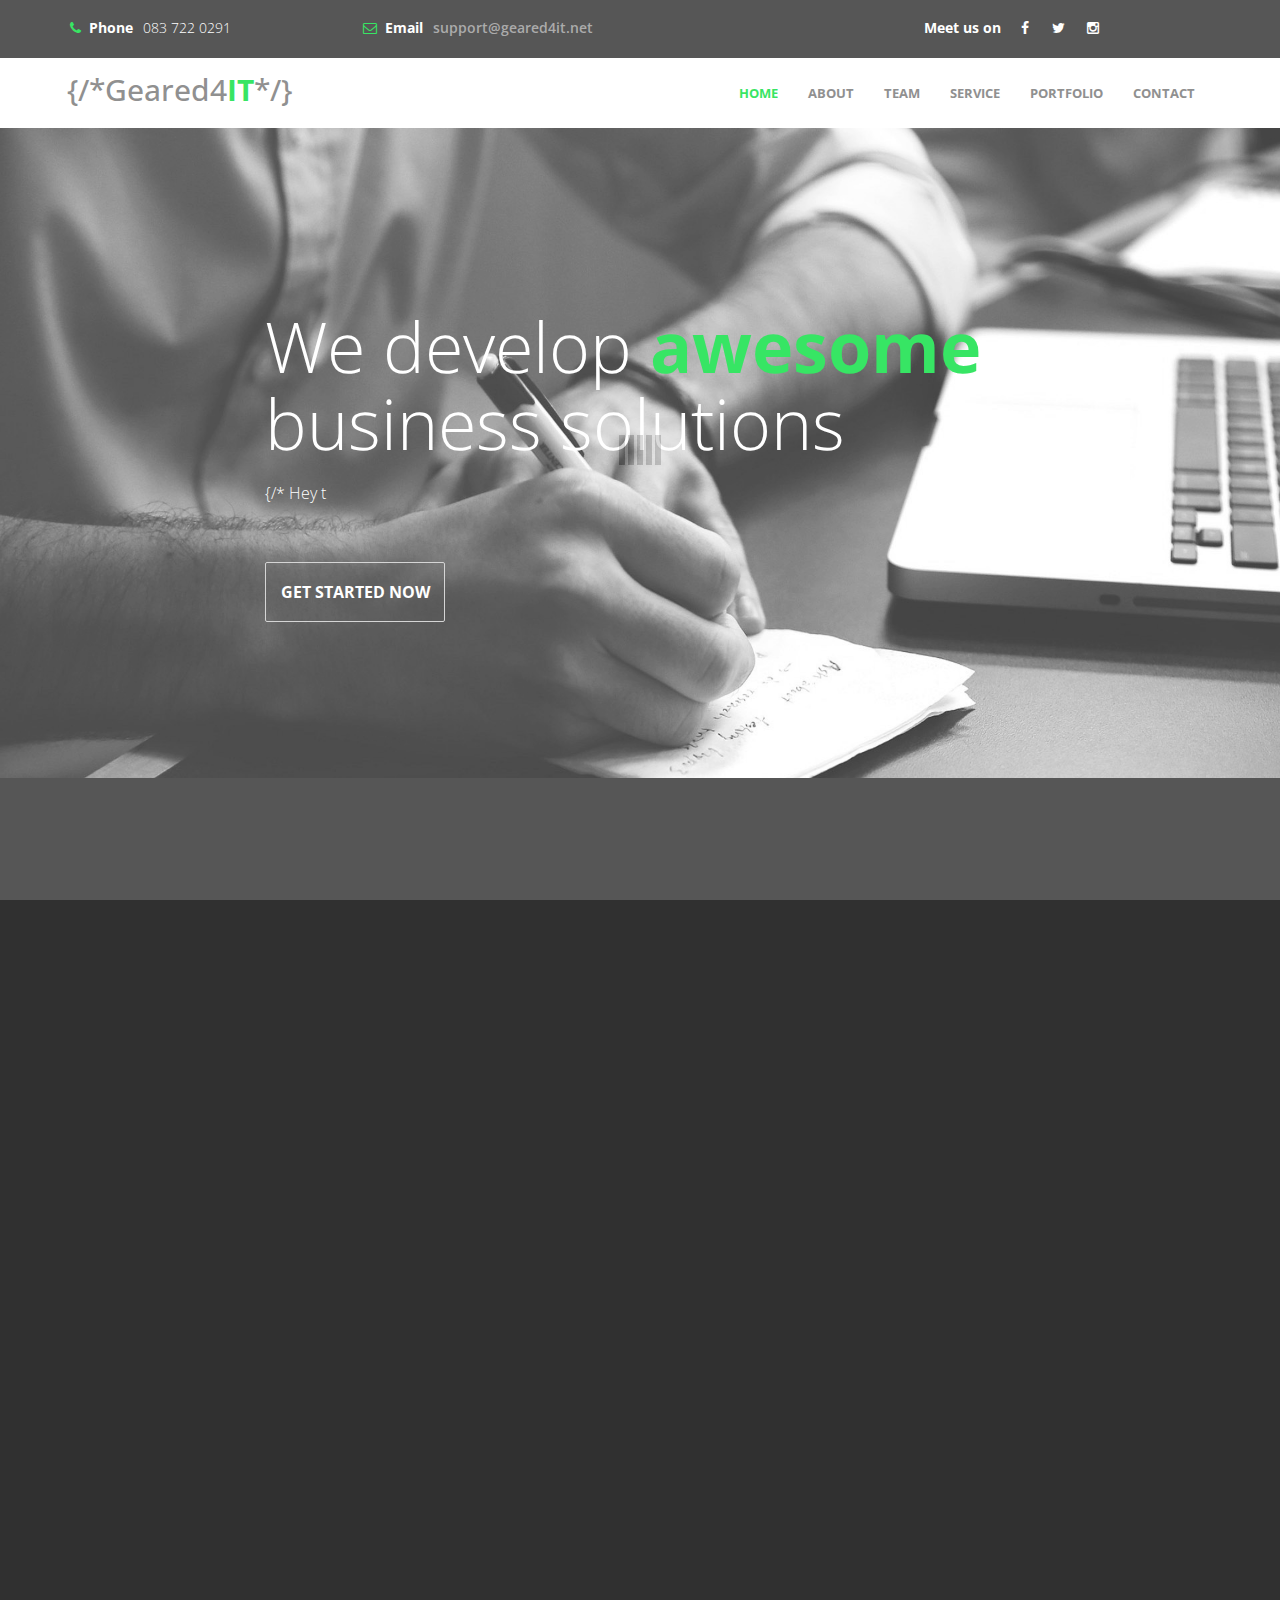
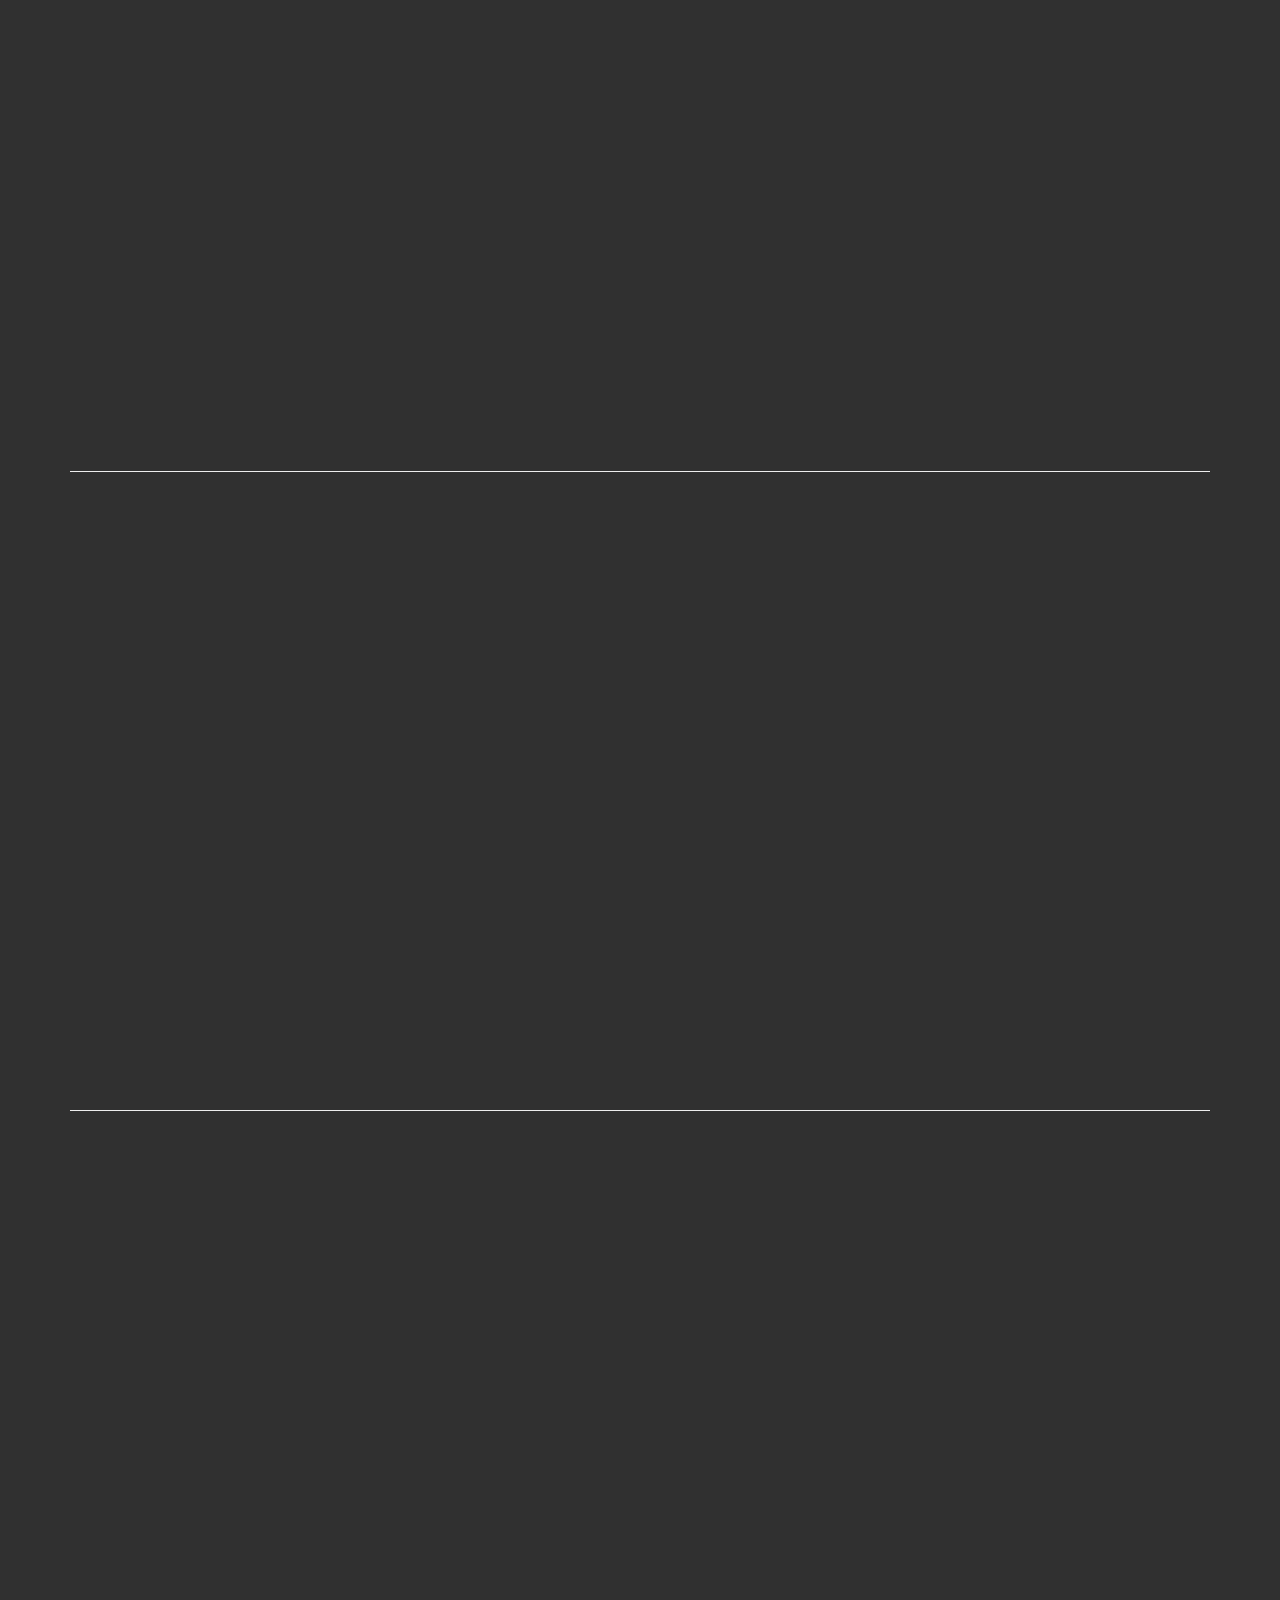
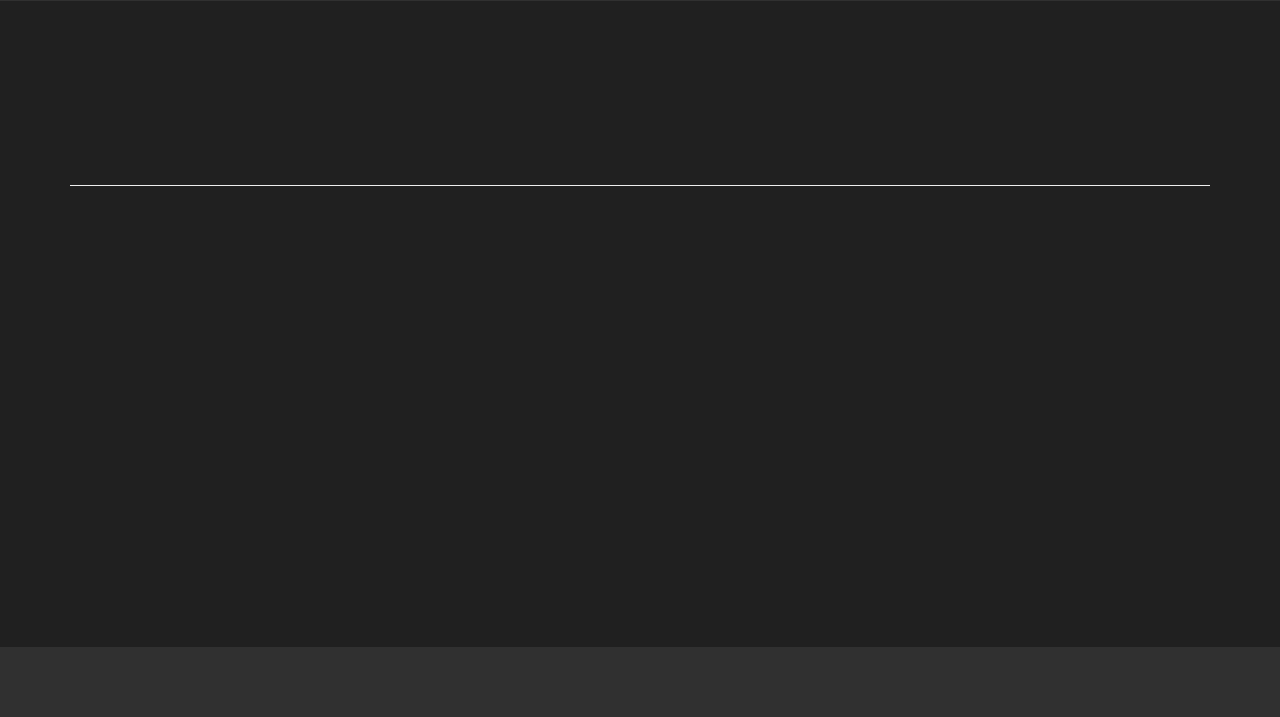
==== commit 4413bd83: "Q: Amend BibleFootNoteContent" ====
--- a/cugonlineWebAPI/index.html
+++ b/cugonlineWebAPI/index.html
@@ -1,999 +1,399 @@
-<!doctype html>
-<html class="no-js" lang="en">
-
+﻿<!DOCTYPE html>
+<html lang="en">
 <head>
     <meta charset="utf-8">
-    
-    <!--====== Title ======-->
-    <title>Smash - Bootstrap Business Template</title>
-    
+    <!--
+    Awesome Template
+    https://www.templatemo.com/preview/templatemo_450_awesome
+    -->
+    <title>Geared4IT Solutions</title>
+    <meta name="keywords" content="">
     <meta name="description" content="">
+    <meta http-equiv="X-UA-Compatible" content="IE=Edge">
     <meta name="viewport" content="width=device-width, initial-scale=1">
 
-    <!--====== Favicon Icon ======-->
-    <link rel="shortcut icon" href="assets/images/favicon.png" type="image/png">
-        
-    <!--====== Magnific Popup CSS ======-->
-    <link rel="stylesheet" href="assets/css/magnific-popup.css">
-        
-    <!--====== Slick CSS ======-->
-    <link rel="stylesheet" href="assets/css/slick.css">
-        
-    <!--====== Line Icons CSS ======-->
-    <link rel="stylesheet" href="assets/css/LineIcons.css">
-        
-    <!--====== Bootstrap CSS ======-->
+    <link rel="stylesheet" href="assets/css/animate.min.css">
     <link rel="stylesheet" href="assets/css/bootstrap.min.css">
-    
-    <!--====== Default CSS ======-->
-    <link rel="stylesheet" href="assets/css/default.css">
-    
-    <!--====== Style CSS ======-->
-    <link rel="stylesheet" href="assets/css/style.css">
-    
+    <link rel="stylesheet" href="assets/css/font-awesome.min.css">
+    <link href='https://fonts.googleapis.com/css?family=Open+Sans:400,300,600,700' rel='stylesheet' type='text/css'>
+    <link rel="stylesheet" href="assets/css/templatemo-style.css">
+    <script src="assets/js/jquery.js"></script>
+    <script src="assets/js/bootstrap.min.js"></script>
+    <script src="assets/js/jquery.singlePageNav.min.js"></script>
+    <script src="assets/js/typed.js"></script>
+    <script src="assets/js/wow.min.js"></script>
+    <script src="assets/js/custom.js"></script>
 </head>
-
-<body>
-    <!--[if IE]>
-    <p class="browserupgrade">You are using an <strong>outdated</strong> browser. Please <a href="https://browsehappy.com/">upgrade your browser</a> to improve your experience and security.</p>
-  <![endif]-->
-   
-    <!--====== PRELOADER PART START ======-->
-
+<body id="top">
+
+    <!-- start preloader -->
     <div class="preloader">
-        <div class="loader">
-            <div class="ytp-spinner">
-                <div class="ytp-spinner-container">
-                    <div class="ytp-spinner-rotator">
-                        <div class="ytp-spinner-left">
-                            <div class="ytp-spinner-circle"></div>
-                        </div>
-                        <div class="ytp-spinner-right">
-                            <div class="ytp-spinner-circle"></div>
-                        </div>
-                    </div>
-                </div>
-            </div>
+        <div class="sk-spinner sk-spinner-wave">
+            <div class="sk-rect1"></div>
+            <div class="sk-rect2"></div>
+            <div class="sk-rect3"></div>
+            <div class="sk-rect4"></div>
+            <div class="sk-rect5"></div>
         </div>
     </div>
-
-    <!--====== PRELOADER PART ENDS ======-->
-    
-    <!--====== NAVBAR TWO PART START ======-->
-
-    <section class="navbar-area">
-        <div class="container">
-            <div class="row">
-                <div class="col-lg-12">
-                    <nav class="navbar navbar-expand-lg">
-                       
-                        <a class="navbar-brand" href="#">
-                            <img src="assets/images/logo.svg" alt="Logo">
-                        </a>
-                        
-                        <button class="navbar-toggler" type="button" data-toggle="collapse" data-target="#navbarTwo" aria-controls="navbarTwo" aria-expanded="false" aria-label="Toggle navigation">
-                            <span class="toggler-icon"></span>
-                            <span class="toggler-icon"></span>
-                            <span class="toggler-icon"></span>
-                        </button>
-
-                        <div class="collapse navbar-collapse sub-menu-bar" id="navbarTwo">
-                            <ul class="navbar-nav m-auto">
-                                <li class="nav-item active"><a class="page-scroll" href="#home">home</a></li>
-                                <li class="nav-item"><a class="page-scroll" href="#services">Services</a></li>
-                                <li class="nav-item"><a class="page-scroll" href="#portfolio">Portfolio</a></li>
-                                <li class="nav-item"><a class="page-scroll" href="#pricing">Pricing</a></li>
-                                <li class="nav-item"><a class="page-scroll" href="#about">About</a></li>
-                                <li class="nav-item"><a class="page-scroll" href="#team">Team</a></li>
-                                <li class="nav-item"><a class="page-scroll" href="#contact">Contact</a></li>
-                            </ul>
-                        </div>
-                        
-                        <div class="navbar-btn d-none d-sm-inline-block">
-                            <ul>
-                                <li><a class="solid" href="#">Download</a></li>
-                            </ul>
-                        </div>
-                    </nav> <!-- navbar -->
-                </div>
-            </div> <!-- row -->
-        </div> <!-- container -->
-    </section>
-
-    <!--====== NAVBAR TWO PART ENDS ======-->
-    
-    <!--====== SLIDER PART START ======-->
-
-    <section id="home" class="slider_area">
-        <div id="carouselThree" class="carousel slide" data-ride="carousel">
-            <ol class="carousel-indicators">
-                <li data-target="#carouselThree" data-slide-to="0" class="active"></li>
-                <li data-target="#carouselThree" data-slide-to="1"></li>
-                <li data-target="#carouselThree" data-slide-to="2"></li>
-            </ol>
-
-            <div class="carousel-inner">
-                <div class="carousel-item active">
-                    <div class="container">
-                        <div class="row">
-                            <div class="col-lg-6">
-                                <div class="slider-content">
-                                    <h1 class="title">Business is Now Digital</h1>
-                                    <p class="text">We blend insights and strategy to create digital products for forward-thinking organisations.</p>
-                                    <ul class="slider-btn rounded-buttons">
-                                        <li><a class="main-btn rounded-one" href="#">GET STARTED</a></li>
-                                        <li><a class="main-btn rounded-two" href="#">DOWNLOAD</a></li>
-                                    </ul>
-                                </div>
+    <!-- end preloader -->
+    <!-- start header -->
+    <header>
+        <div class="container">
+            <div class="row">
+                <div class="col-md-3 col-sm-4 col-xs-12">
+                    <p><i class="fa fa-phone"></i><span> Phone</span>083 722 0291</p>
+                </div>
+                <div class="col-md-3 col-sm-4 col-xs-12">
+                    <p><i class="fa fa-envelope-o"></i><span> Email</span><a href="#">support@geared4it.net</a></p>
+                </div>
+                <div class="col-md-5 col-sm-4 col-xs-12">
+                    <ul class="social-icon">
+                        <li><span>Meet us on</span></li>
+                        <li><a href="https://www.facebook.com/Geared4IT/" class="fa fa-facebook"></a></li>
+                        <li><a href="https://twitter.com/gearup4it" class="fa fa-twitter"></a></li>
+                        <li><a href="https://www.instagram.com/jacquesjafta/" class="fa fa-instagram"></a></li>
+                        <!--<li><a href="#" class="fa fa-apple"></a></li>-->
+                    </ul>
+                </div>
+            </div>
+        </div>
+    </header>
+    <!-- end header -->
+    <!-- start navigation -->
+    <nav class="navbar navbar-default templatemo-nav" role="navigation">
+        <div class="container">
+            <div class="navbar-header">
+                <button class="navbar-toggle" data-toggle="collapse" data-target=".navbar-collapse">
+                    <span class="icon icon-bar"></span>
+                    <span class="icon icon-bar"></span>
+                    <span class="icon icon-bar"></span>
+                </button>
+                <a href="#" class="navbar-brand">{/*Geared4<strong style="color:#0be041">IT</strong>*/}</a>
+            </div>
+            <div class="collapse navbar-collapse">
+                <ul class="nav navbar-nav navbar-right">
+                    <li><a href="#top">HOME</a></li>
+                    <li><a href="#about">ABOUT</a></li>
+                    <li><a href="#team">TEAM</a></li>
+                    <li><a href="#service">SERVICE</a></li>
+                    <li><a href="#portfolio">PORTFOLIO</a></li>
+                    <li><a href="#contact">CONTACT</a></li>
+                </ul>
+            </div>
+        </div>
+    </nav>
+    <!-- end navigation -->
+    <!-- start home -->
+    <section id="home">
+        <div class="container">
+            <div class="row">
+                <div class="col-md-offset-2 col-md-8">
+                    <h1 class="wow fadeIn" data-wow-offset="10" data-wow-delay="2.9s">We develop <span>awesome</span> business solutions</h1>
+                    <div class="element">                        
+                        <div class="sub-element"> {/* Hey there... */} </div>                       
+                        <div class="sub-element"> {/* what you looking for? ... */} </div>
+                        <div class="sub-element"> {/* Cost effective, Real Time Project Management */} </div>
+                        <div class="sub-element"> {/* Weekly Value Added Product releases */} </div>
+                        <div class="sub-element"> {/* Generate REAL TIME Business reports */} </div>
+                        <div class="sub-element"> {/* 24/7 Uptime Web Hosting , Technical Support , Software reviews... */} </div>
+                        <div class="sub-element"> {/* ... and a whole bunch more ... to help kick start your  Business? */} </div>
+                        <div class="sub-element"> {/* contact us NOW for FREE Consultation! */} </div>
+                        <div class="sub-element"> {/* <strong> &darr;&darr;&darr; </strong> Click GET STARTED NOW!  <strong> &darr;&darr;&darr; </strong> */} </div>
+                    </div>
+                    <a data-scroll href="#contact" class="btn btn-default wow fadeInUp" data-wow-offset="50" data-wow-delay="0.6s">GET STARTED NOW</a>
+                </div>
+            </div>
+        </div>
+    </section>
+    <!-- end home -->
+    <!-- start about -->
+    <section id="about">
+        <div class="container">
+            <div class="row">
+                <div class="col-md-12">
+                    <h2 class="wow bounceIn" data-wow-offset="50" data-wow-delay="0.3s">{/* What <span>ABOUT US?!</span> */}</h2>
+                </div>
+                <div class="col-md-4 col-sm-4 col-xs-12 wow fadeInLeft" data-wow-offset="50" data-wow-delay="0.6s">
+                    <div class="media">
+                        <div class="media-heading-wrapper">
+                            <div class="media-object pull-left">
+                                <i class="fa fa-mobile"></i>
                             </div>
-                        </div> <!-- row -->
-                    </div> <!-- container -->
-                    <div class="slider-image-box d-none d-lg-flex align-items-end">
-                        <div class="slider-image">
-                            <img src="assets/images/slider/1.png" alt="Hero">
-                        </div> <!-- slider-imgae -->
-                    </div> <!-- slider-imgae box -->
-                </div> <!-- carousel-item -->
-
-                <div class="carousel-item">
-                    <div class="container">
-                        <div class="row">
-                            <div class="col-lg-6">
-                                <div class="slider-content">
-                                    <h1 class="title">Crafted for Business</h1>
-                                    <p class="text">We blend insights and strategy to create digital products for forward-thinking organisations.</p>
-                                    <ul class="slider-btn rounded-buttons">
-                                        <li><a class="main-btn rounded-one" href="#">GET STARTED</a></li>
-                                        <li><a class="main-btn rounded-two" href="#">DOWNLOAD</a></li>
-                                    </ul>
-                                </div> <!-- slider-content -->
+                            <h3 class="media-heading">Responsive Web Design</h3>
+                        </div>
+                        <div class="media-body">
+                            <p>We support responsive web design (RWD), which creates dynamic changes to the appearance of a website, depending on the device screen size and orientation...</p>
+                        </div>
+                    </div>
+                </div>
+                <div class="col-md-4 col-sm-4 col-xs-12 wow fadeInUp" data-wow-offset="50" data-wow-delay="0.9s">
+                    <div class="media">
+                        <div class="media-heading-wrapper">
+                            <div class="media-object pull-left">
+                                <i class="fa fa-comment-o"></i>
                             </div>
-                        </div> <!-- row -->
-                    </div> <!-- container -->
-                    <div class="slider-image-box d-none d-lg-flex align-items-end">
-                        <div class="slider-image">
-                            <img src="assets/images/slider/2.png" alt="Hero">
-                        </div> <!-- slider-imgae -->
-                    </div> <!-- slider-imgae box -->
-                </div> <!-- carousel-item -->
-
-                <div class="carousel-item">
-                    <div class="container">
-                        <div class="row">
-                            <div class="col-lg-6">
-                                <div class="slider-content">
-                                    <h1 class="title">Based on Bootstrap 4</h1>
-                                    <p class="text">We blend insights and strategy to create digital products for forward-thinking organisations.</p>
-                                    <ul class="slider-btn rounded-buttons">
-                                        <li><a class="main-btn rounded-one" href="#">GET STARTED</a></li>
-                                        <li><a class="main-btn rounded-two" href="#">DOWNLOAD</a></li>
-                                    </ul>
-                                </div> <!-- slider-content -->
+                            <h3 class="media-heading">WEB Hosting & SEO Support</h3>
+                        </div>
+                        <div class="media-body">
+                            <p>We provide SEO hosting, which uses methods to improve the optimization of a website, increasing traffic and sales..</p>
+                        </div>
+                    </div>
+                </div>
+                <div class="col-md-4 col-sm-4 col-xs-12 wow fadeInRight" data-wow-offset="50" data-wow-delay="0.6s">
+                    <div class="media">
+                        <div class="media-heading-wrapper">
+                            <div class="media-object pull-left">
+                                <i class="fa fa-cogs"></i>
                             </div>
-                        </div> <!-- row -->
-                    </div> <!-- container -->
-                    <div class="slider-image-box d-none d-lg-flex align-items-end">
-                        <div class="slider-image">
-                            <img src="assets/images/slider/3.png" alt="Hero">
-                        </div> <!-- slider-imgae -->
-                    </div> <!-- slider-imgae box -->
-                </div> <!-- carousel-item -->
-            </div>
-
-            <a class="carousel-control-prev" href="#carouselThree" role="button" data-slide="prev">
-                <i class="lni lni-arrow-left"></i>
-            </a>
-            <a class="carousel-control-next" href="#carouselThree" role="button" data-slide="next">
-                <i class="lni lni-arrow-right"></i>
-            </a>
-        </div>
-    </section>
-
-    <!--====== SLIDER PART ENDS ======-->
-    
-    <!--====== FEATRES TWO PART START ======-->
-
-    <section id="services" class="features-area">
-        <div class="container">
-            <div class="row justify-content-center">
-                <div class="col-lg-6 col-md-10">
-                    <div class="section-title text-center pb-10">
-                        <h3 class="title">Our Services</h3>
-                        <p class="text">Stop wasting time and money designing and managing a website that doesn’t get results. Happiness guaranteed!</p>
-                    </div> <!-- row -->
-                </div>
-            </div> <!-- row -->
-            <div class="row justify-content-center">
-                <div class="col-lg-4 col-md-7 col-sm-9">
-                    <div class="single-features mt-40">
-                        <div class="features-title-icon d-flex justify-content-between">
-                            <h4 class="features-title"><a href="#">Graphics Design</a></h4>
-                            <div class="features-icon">
-                                <i class="lni lni-brush"></i>
-                                <img class="shape" src="assets/images/f-shape-1.svg" alt="Shape">
-                            </div>
-                        </div>
-                        <div class="features-content">
-                            <p class="text">Short description for the ones who look for something new. Short description for the ones who look for something new.</p>
-                            <a class="features-btn" href="#">LEARN MORE</a>
-                        </div>
-                    </div> <!-- single features -->
-                </div>
-                <div class="col-lg-4 col-md-7 col-sm-9">
-                    <div class="single-features mt-40">
-                        <div class="features-title-icon d-flex justify-content-between">
-                            <h4 class="features-title"><a href="#">Website Design</a></h4>
-                            <div class="features-icon">
-                                <i class="lni lni-layout"></i>
-                                <img class="shape" src="assets/images/f-shape-1.svg" alt="Shape">
-                            </div>
-                        </div>
-                        <div class="features-content">
-                            <p class="text">Short description for the ones who look for something new. Short description for the ones who look for something new.</p>
-                            <a class="features-btn" href="#">LEARN MORE</a>
-                        </div>
-                    </div> <!-- single features -->
-                </div>
-                <div class="col-lg-4 col-md-7 col-sm-9">
-                    <div class="single-features mt-40">
-                        <div class="features-title-icon d-flex justify-content-between">
-                            <h4 class="features-title"><a href="#">Digital Marketing</a></h4>
-                            <div class="features-icon">
-                                <i class="lni lni-bolt"></i>
-                                <img class="shape" src="assets/images/f-shape-1.svg" alt="Shape">
-                            </div>
-                        </div>
-                        <div class="features-content">
-                            <p class="text">Short description for the ones who look for something new. Short description for the ones who look for something new.</p>
-                            <a class="features-btn" href="#">LEARN MORE</a>
-                        </div>
-                    </div> <!-- single features -->
-                </div>
-            </div> <!-- row -->
-        </div> <!-- container -->
-    </section>
-
-    <!--====== FEATRES TWO PART ENDS ======-->
-    
-    <!--====== PORTFOLIO PART START ======-->
-
-    <section id="portfolio" class="portfolio-area portfolio-four pb-100">
-        <div class="container">
-            <div class="row justify-content-center">
-                <div class="col-lg-6 col-md-10">
-                    <div class="section-title text-center pb-10">
-                        <h3 class="title">Featured Works</h3>
-                        <p class="text">Stop wasting time and money designing and managing a website that doesn’t get results. Happiness guaranteed!</p>
-                    </div> <!-- section title -->
-                </div>
-            </div> <!-- row -->
-            <div class="row">
-                <div class="col-lg-3 col-md-3">
-                    <div class="portfolio-menu text-center mt-50">
-                        <ul>
-                            <li data-filter="*" class="active">ALL WORK</li>
-                            <li data-filter=".branding-4">BRANDING</li>
-                            <li data-filter=".marketing-4">MARKETING</li>
-                            <li data-filter=".planning-4">PLANNING</li>
-                            <li data-filter=".research-4">RESEARCH</li>
-                        </ul>
-                    </div> <!-- portfolio menu -->
-                </div>
-                <div class="col-lg-9 col-md-9">
-                    <div class="row no-gutters grid mt-50">
-                        <div class="col-lg-4 col-sm-6 branding-4 planning-4">
-                            <div class="single-portfolio">
-                                <div class="portfolio-image">
-                                    <img src="assets/images/portfolio/1.png" alt="">
-                                    <div class="portfolio-overlay d-flex align-items-center justify-content-center">
-                                        <div class="portfolio-content">
-                                            <div class="portfolio-icon">
-                                                <a class="image-popup" href="assets/images/portfolio/1.png"><i class="lni lni-zoom-in"></i></a>
-                                                <img src="assets/images/portfolio/shape.svg" alt="shape" class="shape">
-                                            </div>
-                                            <div class="portfolio-icon">
-                                                <a href="#"><i class="lni lni-link"></i></a>
-                                                <img src="assets/images/portfolio/shape.svg" alt="shape" class="shape">
-                                            </div>
-                                        </div>
-                                    </div>
-                                </div>
-                            </div> <!-- single portfolio -->
-                        </div>
-                        <div class="col-lg-4 col-sm-6 marketing-4 research-4">
-                            <div class="single-portfolio">
-                                <div class="portfolio-image">
-                                    <img src="assets/images/portfolio/2.png" alt="">
-                                    <div class="portfolio-overlay d-flex align-items-center justify-content-center">
-                                        <div class="portfolio-content">
-                                            <div class="portfolio-icon">
-                                                <a class="image-popup" href="assets/images/portfolio/2.png"><i class="lni lni-zoom-in"></i></a>
-                                                <img src="assets/images/portfolio/shape.svg" alt="shape" class="shape">
-                                            </div>
-                                            <div class="portfolio-icon">
-                                                <a href="#"><i class="lni lni-link"></i></a>
-                                                <img src="assets/images/portfolio/shape.svg" alt="shape" class="shape">
-                                            </div>
-                                        </div>
-                                    </div>
-                                </div>
-                            </div> <!-- single portfolio -->
-                        </div>
-                        <div class="col-lg-4 col-sm-6 branding-4 marketing-4">
-                            <div class="single-portfolio">
-                                <div class="portfolio-image">
-                                    <img src="assets/images/portfolio/3.png" alt="">
-                                    <div class="portfolio-overlay d-flex align-items-center justify-content-center">
-                                        <div class="portfolio-content">
-                                            <div class="portfolio-icon">
-                                                <a class="image-popup" href="assets/images/portfolio/3.png"><i class="lni lni-zoom-in"></i></a>
-                                                <img src="assets/images/portfolio/shape.svg" alt="shape" class="shape">
-                                            </div>
-                                            <div class="portfolio-icon">
-                                                <a href="#"><i class="lni lni-link"></i></a>
-                                                <img src="assets/images/portfolio/shape.svg" alt="shape" class="shape">
-                                            </div>
-                                        </div>
-                                    </div>
-                                </div>
-                            </div> <!-- single portfolio -->
-                        </div>
-                        <div class="col-lg-4 col-sm-6 planning-4 research-4">
-                            <div class="single-portfolio">
-                                <div class="portfolio-image">
-                                    <img src="assets/images/portfolio/4.png" alt="">
-                                    <div class="portfolio-overlay d-flex align-items-center justify-content-center">
-                                        <div class="portfolio-content">
-                                            <div class="portfolio-icon">
-                                                <a class="image-popup" href="assets/images/portfolio/4.png"><i class="lni lni-zoom-in"></i></a>
-                                                <img src="assets/images/portfolio/shape.svg" alt="shape" class="shape">
-                                            </div>
-                                            <div class="portfolio-icon">
-                                                <a href="#"><i class="lni lni-link"></i></a>
-                                                <img src="assets/images/portfolio/shape.svg" alt="shape" class="shape">
-                                            </div>
-                                        </div>
-                                    </div>
-                                </div>
-                            </div> <!-- single portfolio -->
-                        </div>
-                        <div class="col-lg-4 col-sm-6 marketing-4">
-                            <div class="single-portfolio">
-                                <div class="portfolio-image">
-                                    <img src="assets/images/portfolio/5.png" alt="">
-                                    <div class="portfolio-overlay d-flex align-items-center justify-content-center">
-                                        <div class="portfolio-content">
-                                            <div class="portfolio-icon">
-                                                <a class="image-popup" href="assets/images/portfolio/5.png"><i class="lni lni-zoom-in"></i></a>
-                                                <img src="assets/images/portfolio/shape.svg" alt="shape" class="shape">
-                                            </div>
-                                            <div class="portfolio-icon">
-                                                <a href="#"><i class="lni lni-link"></i></a>
-                                                <img src="assets/images/portfolio/shape.svg" alt="shape" class="shape">
-                                            </div>
-                                        </div>
-                                    </div>
-                                </div>
-                            </div> <!-- single portfolio -->
-                        </div>
-                        <div class="col-lg-4 col-sm-6 planning-4">
-                            <div class="single-portfolio">
-                                <div class="portfolio-image">
-                                    <img src="assets/images/portfolio/6.png" alt="">
-                                    <div class="portfolio-overlay d-flex align-items-center justify-content-center">
-                                        <div class="portfolio-content">
-                                            <div class="portfolio-icon">
-                                                <a class="image-popup" href="assets/images/portfolio/6.png"><i class="lni lni-zoom-in"></i></a>
-                                                <img src="assets/images/portfolio/shape.svg" alt="shape" class="shape">
-                                            </div>
-                                            <div class="portfolio-icon">
-                                                <a href="#"><i class="lni lni-link"></i></a>
-                                                <img src="assets/images/portfolio/shape.svg" alt="shape" class="shape">
-                                            </div>
-                                        </div>
-                                    </div>
-                                </div>
-                            </div> <!-- single portfolio -->
-                        </div>
-                        <div class="col-lg-4 col-sm-6 research-4">
-                            <div class="single-portfolio">
-                                <div class="portfolio-image">
-                                    <img src="assets/images/portfolio/7.png" alt="">
-                                    <div class="portfolio-overlay d-flex align-items-center justify-content-center">
-                                        <div class="portfolio-content">
-                                            <div class="portfolio-icon">
-                                                <a class="image-popup" href="assets/images/portfolio/7.png"><i class="lni lni-zoom-in"></i></a>
-                                                <img src="assets/images/portfolio/shape.svg" alt="shape" class="shape">
-                                            </div>
-                                            <div class="portfolio-icon">
-                                                <a href="#"><i class="lni lni-link"></i></a>
-                                                <img src="assets/images/portfolio/shape.svg" alt="shape" class="shape">
-                                            </div>
-                                        </div>
-                                    </div>
-                                </div>
-                            </div> <!-- single portfolio -->
-                        </div>
-                        <div class="col-lg-4 col-sm-6 branding-4 planning-4">
-                            <div class="single-portfolio">
-                                <div class="portfolio-image">
-                                    <img src="assets/images/portfolio/8.png" alt="">
-                                    <div class="portfolio-overlay d-flex align-items-center justify-content-center">
-                                        <div class="portfolio-content">
-                                            <div class="portfolio-icon">
-                                                <a class="image-popup" href="assets/images/portfolio/8.png"><i class="lni lni-zoom-in"></i></a>
-                                                <img src="assets/images/portfolio/shape.svg" alt="shape" class="shape">
-                                            </div>
-                                            <div class="portfolio-icon">
-                                                <a href="#"><i class="lni lni-link"></i></a>
-                                                <img src="assets/images/portfolio/shape.svg" alt="shape" class="shape">
-                                            </div>
-                                        </div>
-                                    </div>
-                                </div>
-                            </div> <!-- single portfolio -->
-                        </div>
-                        <div class="col-lg-4 col-sm-6 marketing-4">
-                            <div class="single-portfolio">
-                                <div class="portfolio-image">
-                                    <img src="assets/images/portfolio/9.png" alt="">
-                                    <div class="portfolio-overlay d-flex align-items-center justify-content-center">
-                                        <div class="portfolio-content">
-                                            <div class="portfolio-icon">
-                                                <a class="image-popup" href="assets/images/portfolio/9.png"><i class="lni lni-zoom-in"></i></a>
-                                                <img src="assets/images/portfolio/shape.svg" alt="shape" class="shape">
-                                            </div>
-                                            <div class="portfolio-icon">
-                                                <a href="#"><i class="lni lni-link"></i></a>
-                                                <img src="assets/images/portfolio/shape.svg" alt="shape" class="shape">
-                                            </div>
-                                        </div>
-                                    </div>
-                                </div>
-                            </div> <!-- single portfolio -->
-                        </div>
-                    </div> <!-- row -->
-                </div>
-            </div> <!-- row -->
-        </div> <!-- container -->
-    </section>
-
-    <!--====== PORTFOLIO PART ENDS ======-->
-    
-    <!--====== PRINICNG START ======-->
-
-    <section id="pricing" class="pricing-area ">
-        <div class="container">
-            <div class="row justify-content-center">
-                <div class="col-lg-6 col-md-10">
-                    <div class="section-title text-center pb-25">
-                        <h3 class="title">Pricing Plans</h3>
-                        <p class="text">Stop wasting time and money designing and managing a website that doesn’t get results. Happiness guaranteed!</p>
-                    </div> <!-- section title -->
-                </div>
-            </div> <!-- row -->
-            <div class="row justify-content-center">
-                <div class="col-lg-4 col-md-7 col-sm-9">
-                    <div class="pricing-style mt-30">
-                        <div class="pricing-icon text-center">
-                            <img src="assets/images/basic.svg" alt="">
-                        </div>
-                        <div class="pricing-header text-center">
-                            <h5 class="sub-title">Basic</h5>
-                            <p class="month"><span class="price">$ 199</span>/month</p>
-                        </div>
-                        <div class="pricing-list">
-                            <ul>
-                                <li><i class="lni lni-check-mark-circle"></i> Carefully crafted components</li>
-                                <li><i class="lni lni-check-mark-circle"></i> Amazing page examples</li>
-                            </ul>
-                        </div>
-                        <div class="pricing-btn rounded-buttons text-center">
-                            <a class="main-btn rounded-one" href="#">GET STARTED</a>
-                        </div>    
-                    </div> <!-- pricing style one -->
-                </div>
-                
-                <div class="col-lg-4 col-md-7 col-sm-9">
-                    <div class="pricing-style mt-30">
-                        <div class="pricing-icon text-center">
-                            <img src="assets/images/pro.svg" alt="">
-                        </div>
-                        <div class="pricing-header text-center">
-                            <h5 class="sub-title">Pro</h5>
-                            <p class="month"><span class="price">$ 399</span>/month</p>
-                        </div>
-                        <div class="pricing-list">
-                            <ul>
-                                <li><i class="lni lni-check-mark-circle"></i> Carefully crafted components</li>
-                                <li><i class="lni lni-check-mark-circle"></i> Amazing page examples</li>
-                            </ul>
-                        </div>
-                        <div class="pricing-btn rounded-buttons text-center">
-                            <a class="main-btn rounded-one" href="#">GET STARTED</a>
-                        </div>
-                    </div> <!-- pricing style one -->
-                </div>
-                
-                <div class="col-lg-4 col-md-7 col-sm-9">
-                    <div class="pricing-style mt-30">
-                        <div class="pricing-icon text-center">
-                            <img src="assets/images/enterprise.svg" alt="">
-                        </div>
-                        <div class="pricing-header text-center">
-                            <h5 class="sub-title">Enterprise</h5>
-                            <p class="month"><span class="price">$ 699</span>/month</p>
-                        </div>
-                        <div class="pricing-list">
-                            <ul>
-                                <li><i class="lni lni-check-mark-circle"></i> Carefully crafted components</li>
-                                <li><i class="lni lni-check-mark-circle"></i> Amazing page examples</li>
-                            </ul>
-                        </div>
-                        <div class="pricing-btn rounded-buttons text-center">
-                            <a class="main-btn rounded-one" href="#">GET STARTED</a>
-                        </div>
-                    </div> <!-- pricing style one -->
-                </div>
-            </div> <!-- row -->
-        </div> <!-- container -->
-    </section>
-
-    <!--====== PRINICNG ENDS ======-->
-    
-    <!--====== ABOUT PART START ======-->
-
-    <section id="about" class="about-area">
-        <div class="container">
-            <div class="row">
-                <div class="col-lg-5">
-                    <div class="faq-content mt-45">
-                        <div class="about-title">
-                            <h6 class="sub-title">A Little More About Us</h6>
-                            <h4 class="title">Frequently Asked Questions <br> About Our Site</h4>
-                        </div> <!-- faq title -->
-                        <div class="about-accordion">
-                            <div class="accordion" id="accordionExample">
-                                <div class="card">
-                                    <div class="card-header" id="headingOne">
-                                        <a href="#" data-toggle="collapse" data-target="#collapseOne" aria-expanded="true" aria-controls="collapseOne">Frequently Asked Question One</a>
-                                    </div>
-
-                                    <div id="collapseOne" class="collapse show" aria-labelledby="headingOne" data-parent="#accordionExample">
-                                        <div class="card-body">
-                                            <p class="text">Morbi vehicula arcu et pellentesque tincidunt. Nunc ligula nulla, lobortis a elementum non, vulputate ut arcu. Aliquam erat volutpat. Nullam lacinia felis.</p>
-                                        </div>
-                                    </div> 
-                                </div> <!-- card -->
-                                <div class="card">
-                                    <div class="card-header" id="headingTwo">
-                                        <a href="#" class="collapsed" data-toggle="collapse" data-target="#collapseTwo" aria-expanded="false" aria-controls="collapseTwo">Frequently Asked Question Two</a>
-                                    </div>
-                                    <div id="collapseTwo" class="collapse" aria-labelledby="headingTwo" data-parent="#accordionExample">
-                                        <div class="card-body">
-                                            <p class="text">Morbi vehicula arcu et pellentesque tincidunt. Nunc ligula nulla, lobortis a elementum non, vulputate ut arcu. Aliquam erat volutpat. Nullam lacinia felis.</p>
-                                        </div>
-                                    </div>
-                                </div> <!-- card -->
-                                <div class="card">
-                                    <div class="card-header" id="headingThree">
-                                        <a href="#" class="collapsed" data-toggle="collapse" data-target="#collapseThree" aria-expanded="false" aria-controls="collapseThree">Frequently Asked Question Three</a>
-                                    </div>
-                                    <div id="collapseThree" class="collapse" aria-labelledby="headingThree" data-parent="#accordionExample">
-                                        <div class="card-body">
-                                            <p class="text">Morbi vehicula arcu et pellentesque tincidunt. Nunc ligula nulla, lobortis a elementum non, vulputate ut arcu. Aliquam erat volutpat. Nullam lacinia felis.</p>
-                                        </div>
-                                    </div>
-                                </div> <!-- card -->
-                                <div class="card">
-                                    <div class="card-header" id="headingFore">
-                                        <a href="#" class="collapsed" data-toggle="collapse" data-target="#collapseFore" aria-expanded="false" aria-controls="collapseFore">Frequently Asked Question Four</a>
-                                    </div>
-                                    <div id="collapseFore" class="collapse" aria-labelledby="headingFore" data-parent="#accordionExample">
-                                        <div class="card-body">
-                                            <p class="text">Morbi vehicula arcu et pellentesque tincidunt. Nunc ligula nulla, lobortis a elementum non, vulputate ut arcu. Aliquam erat volutpat. Nullam lacinia felis.</p>
-                                        </div>
-                                    </div>
-                                </div> <!-- card -->
-                                <div class="card">
-                                    <div class="card-header" id="headingFive">
-                                        <a href="#" class="collapsed" data-toggle="collapse" data-target="#collapseFive" aria-expanded="false" aria-controls="collapseFive">Frequently Asked Question Five</a>
-                                    </div>
-                                    <div id="collapseFive" class="collapse" aria-labelledby="headingFive" data-parent="#accordionExample">
-                                        <div class="card-body">
-                                            <p class="text">Morbi vehicula arcu et pellentesque tincidunt. Nunc ligula nulla, lobortis a elementum non, vulputate ut arcu. Aliquam erat volutpat. Nullam lacinia felis.</p>
-                                        </div>
-                                    </div>
-                                </div> <!-- card -->
-                            </div>
-                        </div> <!-- faq accordion -->
-                    </div> <!-- faq content -->
-                </div>
-                <div class="col-lg-7">
-                    <div class="about-image mt-50">
-                        <img src="assets/images/about.jpg" alt="about">
-                    </div> <!-- faq image -->
-                </div>
-            </div> <!-- row -->
-        </div> <!-- container -->
-    </section>
-
-    <!--====== ABOUT PART ENDS ======-->
-    
-    <!--====== TESTIMONIAL PART START ======-->
-
-    <section id="testimonial" class="testimonial-area">
-        <div class="container">
-            <div class="row justify-content-between">
-                <div class="col-xl-5 col-lg-6">
-                    <div class="testimonial-left-content mt-45">
-                        <h6 class="sub-title">Testimonials</h6>
-                        <h4 class="title">What Clients Says <br> About Us</h4>
-                        <ul class="testimonial-line">
-                            <li></li>
-                            <li></li>
-                            <li></li>
-                            <li></li>
-                        </ul>
-                        <p class="text">Duis et metus et massa tempus lacinia. Class aptent taciti sociosqu ad litora torquent per conubia nostra, per inceptos himenaeos. Maecenas ultricies, orci molestie blandit interdum. <br> <br> ipsum ante pellentesque nisl, eget mollis turpis quam nec eros. ultricies, orci molestie blandit interdum.</p>
-                    </div> <!-- testimonial left content -->
-                </div>
-                <div class="col-lg-6">
-                    <div class="testimonial-right-content mt-50">
-                        <div class="quota">
-                            <i class="lni lni-quotation"></i>
-                        </div>
-                        <div class="testimonial-content-wrapper testimonial-active">
-                            <div class="single-testimonial">
-                                <div class="testimonial-text">
-                                    <p class="text">“Praesent scelerisque, odio eu fermentum malesuada, nisi arcu volutpat nisl, sit amet convallis nunc turp.”</p>
-                                </div>
-                                <div class="testimonial-author d-sm-flex justify-content-between">
-                                    <div class="author-info d-flex align-items-center">
-                                        <div class="author-image">
-                                            <img src="assets/images/author-1.jpg" alt="author">
-                                        </div>
-                                        <div class="author-name media-body">
-                                            <h5 class="name">Mr. Jems Bond</h5>
-                                            <span class="sub-title">CEO Mbuild Firm</span>
-                                        </div>
-                                    </div>
-                                    <div class="author-review">
-                                        <ul class="star">
-                                            <li><i class="lni lni-star-filled"></i></li>
-                                            <li><i class="lni lni-star-filled"></i></li>
-                                            <li><i class="lni lni-star-filled"></i></li>
-                                            <li><i class="lni lni-star-filled"></i></li>
-                                            <li><i class="lni lni-star-filled"></i></li>
-                                        </ul>
-                                        <span class="review">( 7 Reviews )</span>
-                                    </div>
-                                </div>
-                            </div> <!-- single testimonial -->
-                            <div class="single-testimonial">
-                                <div class="testimonial-text">
-                                    <p class="text">“Praesent scelerisque, odio eu fermentum malesuada, nisi arcu volutpat nisl, sit amet convallis nunc turp.”</p>
-                                </div>
-                                <div class="testimonial-author d-sm-flex justify-content-between">
-                                    <div class="author-info d-flex align-items-center">
-                                        <div class="author-image">
-                                                <img src="assets/images/author-2.jpg" alt="author">
-                                        </div>
-                                        <div class="author-name media-body">
-                                            <h5 class="name">Mr. Jems Bond</h5>
-                                            <span class="sub-title">CEO Mbuild Firm</span>
-                                        </div>
-                                    </div>
-                                    <div class="author-review">
-                                        <ul class="star">
-                                            <li><i class="lni lni-star-filled"></i></li>
-                                            <li><i class="lni lni-star-filled"></i></li>
-                                            <li><i class="lni lni-star-filled"></i></li>
-                                            <li><i class="lni lni-star-filled"></i></li>
-                                            <li><i class="lni lni-star-filled"></i></li>
-                                        </ul>
-                                        <span class="review">( 7 Reviews )</span>
-                                    </div>
-                                </div>
-                            </div> <!-- single testimonial -->
-                            <div class="single-testimonial">
-                                <div class="testimonial-text">
-                                    <p class="text">“Praesent scelerisque, odio eu fermentum malesuada, nisi arcu volutpat nisl, sit amet convallis nunc turp.”</p>
-                                </div>
-                                <div class="testimonial-author d-sm-flex justify-content-between">
-                                    <div class="author-info d-flex align-items-center">
-                                        <div class="author-image">
-                                                <img src="assets/images/author-3.jpg" alt="author">
-                                        </div>
-                                        <div class="author-name media-body">
-                                            <h5 class="name">Mr. Jems Bond</h5>
-                                            <span class="sub-title">CEO Mbuild Firm</span>
-                                        </div>
-                                    </div>
-                                    <div class="author-review">
-                                        <ul class="star">
-                                            <li><i class="lni lni-star-filled"></i></li>
-                                            <li><i class="lni lni-star-filled"></i></li>
-                                            <li><i class="lni lni-star-filled"></i></li>
-                                            <li><i class="lni lni-star-filled"></i></li>
-                                            <li><i class="lni lni-star-filled"></i></li>
-                                        </ul>
-                                        <span class="review">( 7 Reviews )</span>
-                                    </div>
-                                </div>
-                            </div> <!-- single testimonial -->
-                        </div> <!-- testimonial content wrapper -->
-                    </div> <!-- testimonial right content -->
-                </div>
-            </div> <!-- row -->
-        </div> <!-- container -->
-    </section>
-
-    <!--====== TESTIMONIAL PART ENDS ======-->
-    
-    <!--====== TEAM START ======-->
-
-    <section id="team" class="team-area pt-120 pb-130">
-        <div class="container">
-            <div class="row justify-content-center">
-                <div class="col-lg-6 col-md-10">
-                    <div class="section-title text-center pb-30">
-                        <h3 class="title">Meet The Team</h3>
-                        <p class="text">Stop wasting time and money designing and managing a website that doesn’t get results. Happiness guaranteed!</p>
-                    </div> <!-- section title -->
-                </div>
-            </div> <!-- row -->
-            <div class="row">
-                <div class="col-lg-4 col-sm-6">
-                    <div class="team-style-eleven text-center mt-30 wow fadeIn" data-wow-duration="1s" data-wow-delay="0s">
-                        <div class="team-image">
-                            <img src="assets/images/team-1.jpg" alt="Team">
-                        </div>
-                        <div class="team-content">
-                            <div class="team-social">
-                                <ul class="social">
-                                    <li><a href="#"><i class="lni lni-facebook-filled"></i></a></li>
-                                    <li><a href="#"><i class="lni lni-twitter-original"></i></a></li>
-                                    <li><a href="#"><i class="lni lni-linkedin-original"></i></a></li>
-                                    <li><a href="#"><i class="lni lni-instagram"></i></a></li>
-                                </ul>
-                            </div>
-                            <h4 class="team-name"><a href="#">Jeffery Riley</a></h4>
-                            <span class="sub-title">Art Director</span>
-                        </div>
-                    </div> <!-- single team -->
-                </div>
-                <div class="col-lg-4 col-sm-6">
-                    <div class="team-style-eleven text-center mt-30 wow fadeIn" data-wow-duration="1s" data-wow-delay="0s">
-                        <div class="team-image">
-                            <img src="assets/images/team-2.jpg" alt="Team">
-                        </div>
-                        <div class="team-content">
-                            <div class="team-social">
-                                <ul class="social">
-                                    <li><a href="#"><i class="lni lni-facebook-filled"></i></a></li>
-                                    <li><a href="#"><i class="lni lni-twitter-original"></i></a></li>
-                                    <li><a href="#"><i class="lni lni-linkedin-original"></i></a></li>
-                                    <li><a href="#"><i class="lni lni-instagram"></i></a></li>
-                                </ul>
-                            </div>
-                            <h4 class="team-name"><a href="#">Riley Beata</a></h4>
-                            <span class="sub-title">Web Developer</span>
-                        </div>
-                    </div> <!-- single team -->
-                </div>
-                <div class="col-lg-4 col-sm-6">
-                    <div class="team-style-eleven text-center mt-30 wow fadeIn" data-wow-duration="1s" data-wow-delay="0s">
-                        <div class="team-image">
-                            <img src="assets/images/team-3.jpg" alt="Team">
-                        </div>
-                        <div class="team-content">
-                            <div class="team-social">
-                                <ul class="social">
-                                    <li><a href="#"><i class="lni lni-facebook-filled"></i></a></li>
-                                    <li><a href="#"><i class="lni lni-twitter-original"></i></a></li>
-                                    <li><a href="#"><i class="lni lni-linkedin-original"></i></a></li>
-                                    <li><a href="#"><i class="lni lni-instagram"></i></a></li>
-                                </ul>
-                            </div>
-                            <h4 class="team-name"><a href="#">Mark A. Parker</a></h4>
-                            <span class="sub-title">UX Designer</span>
-                        </div>
-                    </div> <!-- single team -->
-                </div>
-            </div> <!-- row -->
-        </div> <!-- container -->
-    </section>
-
-    <!--====== TEAM  ENDS ======-->
-    
-    <!--====== CONTACT PART START ======-->
-
-    <section id="contact" class="contact-area">
-        <div class="container">
-            <div class="row justify-content-center">
-                <div class="col-lg-6 col-md-10">
-                    <div class="section-title text-center pb-30">
-                        <h3 class="title">Contact</h3>
-                        <p class="text">Stop wasting time and money designing and managing a website that doesn’t get results. Happiness guaranteed!</p>
-                    </div> <!-- section title -->
-                </div>
-            </div> <!-- row -->
-            <div class="row">
-                <div class="col-lg-12">
-                    <div class="contact-map mt-30">
-                        <iframe id="gmap_canvas" src="https://maps.google.com/maps?q=Mission%20District%2C%20San%20Francisco%2C%20CA%2C%20USA&t=&z=13&ie=UTF8&iwloc=&output=embed" frameborder="0" scrolling="no" marginheight="0" marginwidth="0"></iframe>
-                    </div> <!-- row -->
-                </div>
-            </div> <!-- row -->
-            <div class="contact-info pt-30">
-                <div class="row">
-                    <div class="col-lg-4 col-md-6">
-                        <div class="single-contact-info contact-color-1 mt-30 d-flex ">
-                            <div class="contact-info-icon">
-                                <i class="lni lni-map-marker"></i>
-                            </div>
-                            <div class="contact-info-content media-body">
-                                <p class="text"> Elizabeth St, Melbourne<br>1202 Australia.</p>
-                            </div>
-                        </div> <!-- single contact info -->
-                    </div>
-                    <div class="col-lg-4 col-md-6">
-                        <div class="single-contact-info contact-color-2 mt-30 d-flex ">
-                            <div class="contact-info-icon">
-                                <i class="lni lni-envelope"></i>
-                            </div>
-                            <div class="contact-info-content media-body">
-                                <p class="text">hello@ayroui.com</p>
-                                <p class="text">support@uideck.com</p>
-                            </div>
-                        </div> <!-- single contact info -->
-                    </div>
-                    <div class="col-lg-4 col-md-6">
-                        <div class="single-contact-info contact-color-3 mt-30 d-flex ">
-                            <div class="contact-info-icon">
-                                <i class="lni lni-phone"></i>
-                            </div>
-                            <div class="contact-info-content media-body">
-                                <p class="text">+333 789-321-654</p>
-                                <p class="text">+333 985-458-609</p>
-                            </div>
-                        </div> <!-- single contact info -->
-                    </div>
-                </div> <!-- row -->
-            </div> <!-- contact info -->
-            <div class="row">
-                <div class="col-lg-12">
-                    <div class="contact-wrapper form-style-two pt-115">
-                        <h4 class="contact-title pb-10"><i class="lni lni-envelope"></i> Leave <span>A Message.</span></h4>
-                        
-                        <form id="contact-form" action="assets/contact.php" method="post">
-                            <div class="row">
-                                <div class="col-md-6">
-                                    <div class="form-input mt-25">
-                                        <label>Name</label>
-                                        <div class="input-items default">
-                                            <input name="name" type="text" placeholder="Name">
-                                            <i class="lni lni-user"></i>
-                                        </div>
-                                    </div> <!-- form input -->
-                                </div>
-                                <div class="col-md-6">
-                                    <div class="form-input mt-25">
-                                        <label>Email</label>
-                                        <div class="input-items default">
-                                            <input type="email" name="email" placeholder="Email">
-                                            <i class="lni lni-envelope"></i>
-                                        </div>
-                                    </div> <!-- form input -->
-                                </div>
-                                <div class="col-md-12">
-                                    <div class="form-input mt-25">
-                                        <label>Massage</label>
-                                        <div class="input-items default">
-                                            <textarea name="massage" placeholder="Massage"></textarea>
-                                            <i class="lni lni-pencil-alt"></i>
-                                        </div>
-                                    </div> <!-- form input -->
-                                </div>
-                                <p class="form-message"></p>
-                                <div class="col-md-12">
-                                    <div class="form-input light-rounded-buttons mt-30">
-                                        <button class="main-btn light-rounded-two">Send Message</button>
-                                    </div> <!-- form input -->
-                                </div>
-                            </div> <!-- row -->
-                        </form>
-                    </div> <!-- contact wrapper form -->
-                </div>
-            </div> <!-- row -->
-        </div> <!-- container -->
-    </section>
-
-    <!--====== CONTACT PART ENDS ======-->
-    
-    <!--====== FOOTER PART START ======-->
-
-    <section class="footer-area footer-dark">
-        <div class="container">
-            <div class="row justify-content-center">
-                <div class="col-lg-6">
-                    <div class="footer-logo text-center">
-                        <a class="mt-30" href="index.html"><img src="assets/images/logo.svg" alt="Logo"></a>
-                    </div> <!-- footer logo -->
-                    <ul class="social text-center mt-60">
-                        <li><a href="https://facebook.com/uideckHQ"><i class="lni lni-facebook-filled"></i></a></li>
-                        <li><a href="https://twitter.com/uideckHQ"><i class="lni lni-twitter-original"></i></a></li>
-                        <li><a href="https://instagram.com/uideckHQ"><i class="lni lni-instagram-original"></i></a></li>
-                        <li><a href="#"><i class="lni lni-linkedin-original"></i></a></li>
-                    </ul> <!-- social -->
-                    <div class="footer-support text-center">
-                        <span class="number">+8801234567890</span>
-                        <span class="mail">support@uideck.com</span>
-                    </div>
-                    <div class="copyright text-center mt-35">
-                        <p class="text">Designed by <a href="https://uideck.com" rel="nofollow">UIdeck</a> and Built-with <a rel="nofollow" href="https://ayroui.com">Ayro UI</a> </p>
-                    </div> <!--  copyright -->
-                </div>
-            </div> <!-- row -->
-        </div> <!-- container -->
-    </section>
-
-    <!--====== FOOTER PART ENDS ======-->
-    
-    <!--====== BACK TOP TOP PART START ======-->
-
-    <a href="#" class="back-to-top"><i class="lni lni-chevron-up"></i></a>
-
-    <!--====== BACK TOP TOP PART ENDS ======-->    
-
-    <!--====== PART START ======-->
-
-<!--
-    <section class="">
-        <div class="container">
-            <div class="row">
-                <div class="col-lg-">
-                    
-                </div>
-            </div>
-        </div>
-    </section>
--->
-
-    <!--====== PART ENDS ======-->
-
-
-
-
-    <!--====== Jquery js ======-->
-    <script src="assets/js/vendor/jquery-1.12.4.min.js"></script>
-    <script src="assets/js/vendor/modernizr-3.7.1.min.js"></script>
-    
-    <!--====== Bootstrap js ======-->
-    <script src="assets/js/popper.min.js"></script>
-    <script src="assets/js/bootstrap.min.js"></script>
-    
-    <!--====== Slick js ======-->
-    <script src="assets/js/slick.min.js"></script>
-    
-    <!--====== Magnific Popup js ======-->
-    <script src="assets/js/jquery.magnific-popup.min.js"></script>
-    
-    <!--====== Ajax Contact js ======-->
-    <script src="assets/js/ajax-contact.js"></script>
-    
-    <!--====== Isotope js ======-->
-    <script src="assets/js/imagesloaded.pkgd.min.js"></script>
-    <script src="assets/js/isotope.pkgd.min.js"></script>
-    
-    <!--====== Scrolling Nav js ======-->
-    <script src="assets/js/jquery.easing.min.js"></script>
-    <script src="assets/js/scrolling-nav.js"></script>
-    
-    <!--====== Main js ======-->
-    <script src="assets/js/main.js"></script>
-    
+                            <h3 class="media-heading">Custom Software Development</h3>
+                        </div>
+                        <div class="media-body">
+                            <p>We meet unique requirements at a cost competitive with purchasing, maintaining and modifying commercial software. ... Custom software can be built to integrate with its intended environment. .</p>
+                        </div>
+                    </div>
+                </div>
+            </div>
+        </div>
+    </section>
+    <!-- end about -->
+    <!-- start team -->
+    <section id="team">
+        <div class="container">
+            <div class="row">
+                <div class="col-md-12">
+
+                    <h2 class="wow bounceIn" data-wow-offset="50" data-wow-delay="0.3s">{/* Our <span>AWESOME</span> Team */}</h2>
+                </div>
+                <div class="col-md-3 col-sm-6 col-xs-12 wow fadeIn" data-wow-offset="50" data-wow-delay="1.3s">
+                    <div class="team-wrapper">
+                        <img src="assets/images/team-img2.jpg"  class="img-responsive" alt="team img 1">
+                        <div class="team-des">
+                            <h4>JACQUES Jafta</h4>
+                            <span>Project Manager / <br /> Business Analyst</span>
+                            <p>Lorem ipsum dolor sit amet, consectetur adipiscing elitquisque tempus ac eget diam et laoreet phasellus ut nisi id leo molest.</p>
+                        </div>
+                    </div>
+                </div>
+                <div class="col-md-3 col-sm-6 col-xs-12 wow fadeIn" data-wow-offset="50" data-wow-delay="1.6s">
+                    <div class="team-wrapper">
+                        <img src="assets/images/team-img3.jpg"  class="img-responsive" alt="team img 2">
+                        <div class="team-des">
+                            <h4>QINISO Mazibuko</h4>
+                            <span>Technical Lead / <br />Senior Designer</span>
+                            <p>Lorem ipsum dolor sit amet, consectetur adipiscing elitquisque tempus ac eget diam et laoreet phasellus ut nisi id leo molest.</p>
+                        </div>
+                    </div>
+                </div>
+                <div class="col-md-3 col-sm-6 col-xs-12 wow fadeIn" data-wow-offset="50" data-wow-delay="1.3s">
+                    <div class="team-wrapper">
+                        <img src="assets/images/team-img2.jpg" class="img-responsive" alt="team img 3">
+                        <div class="team-des">
+                            <h4>MALICIA Jafta</h4>
+                            <span>
+                                Customer Accounts / <br />
+                                Social Media
+                            </span>
+                            <p>Lorem ipsum dolor sit amet, consectetur adipiscing elitquisque tempus ac eget diam et laoreet phasellus ut nisi id leo molest.</p>
+                        </div>
+                    </div>
+                </div>
+                <div class="col-md-3 col-sm-6 col-xs-12 wow fadeIn" data-wow-offset="50" data-wow-delay="1.6s">
+                    <div class="team-wrapper">
+                        <img src="assets/images/team-img4.jpg" width="500" height="500" class="img-responsive" alt="team img 4">
+                        <div class="team-des">
+                            <h4>SCHAICK Hewitt</h4>
+                            <span>
+                                Product Manager / <br />
+                                Quality Assurance
+                            </span>
+                            <p>Lorem ipsum dolor sit amet, consectetur adipiscing elitquisque tempus ac eget diam et laoreet phasellus ut nisi id leo molest.</p>
+                        </div>
+                    </div>
+                </div>
+            </div>
+        </div>
+    </section>
+    <!-- end team -->
+    <!-- start service -->
+    <section id="service">
+        <div class="container">
+            <div class="row">
+                <div class="col-md-12">
+                    <h2 class="wow bounceIn" data-wow-offset="50" data-wow-delay="0.3s">{/* Products  <span>&&</span> Services */}</h2>
+                    <hr />
+                </div>
+                <div class="col-md-4 wow fadeIn" data-wow-offset="50" data-wow-delay="0.6s">
+                    <i class="fa fa-laptop"></i>
+                    <h4>Web Design</h4>
+                    <p>Lorem ipsum dolor sit amet, consectetur adipiscing elitquisque tempus ac eget diam et laoreet phasellus ut nisi id leo molestie. Adipiscing vitae vel quam proin eget mauris eget. Lorem ipsum dolor sit amet, consectetur adipiscing elitquisque tempus ac eget diam et laoreet phasellus ut nisi id leo molestie.</p>
+                </div>
+                <div class="col-md-4 active wow fadeIn" data-wow-offset="50" data-wow-delay="0.9s">
+                    <i class="fa fa-cloud"></i>
+                    <h4>Cloud Computing</h4>
+                    <p>Lorem ipsum dolor sit amet, consectetur adipiscing elitquisque tempus ac eget diam et laoreet phasellus ut nisi id leo molestie. Adipiscing vitae vel quam proin eget mauris eget. Lorem ipsum dolor sit amet, consectetur adipiscing elitquisque tempus ac eget diam et laoreet phasellus ut nisi id leo molestie.</p>
+                </div>
+                <div class="col-md-4 wow fadeIn" data-wow-offset="50" data-wow-delay="0.6s">
+                    <i class="fa fa-cog"></i>
+                    <h4>UX Design</h4>
+                    <p>Lorem ipsum dolor sit amet, consectetur adipiscing elitquisque tempus ac eget diam et laoreet phasellus ut nisi id leo molestie. Adipiscing vitae vel quam proin eget mauris eget. Lorem ipsum dolor sit amet, consectetur adipiscing elitquisque tempus ac eget diam et laoreet phasellus ut nisi id leo molestie.</p>
+                </div>
+            </div>
+        </div>
+    </section>
+    <!-- end servie -->
+    <!-- start portfolio -->
+    <section id="portfolio">
+        <div class="container">
+            <div class="row">
+                <div class="col-md-12">
+                    <h2 class="wow bounceIn" data-wow-offset="50" data-wow-delay="0.3s">{/* PORTFOLIO <span>GALLERY</span> */}</h2>
+                    <hr />
+                </div>
+                <div class="col-md-3 col-sm-6 col-xs-12 wow fadeIn" data-wow-offset="50" data-wow-delay="0.6s">
+                    <div class="portfolio-thumb">
+                        <img src="assets/images/portfolio-img1.jpg" class="img-responsive" alt="portfolio img 1">
+                        <div class="portfolio-overlay">
+                            <h4>Project One</h4>
+                            <p>Lorem ipsum dolor sit amet, consectetur adipiscing elitquisque tempus ac eget dia.</p>
+                            <a href="#" class="btn btn-default">DETAIL</a>
+                        </div>
+                    </div>
+                </div>
+                <div class="col-md-3 col-sm-6 col-xs-12 wow fadeIn" data-wow-offset="50" data-wow-delay="0.6s">
+                    <div class="portfolio-thumb">
+                        <img src="assets/images/portfolio-img2.jpg" class="img-responsive" alt="portfolio img 2">
+                        <div class="portfolio-overlay">
+                            <h4>Project Two</h4>
+                            <p>Lorem ipsum dolor sit amet, consectetur adipiscing elitquisque tempus ac eget dia.</p>
+                            <a href="#" class="btn btn-default">DETAIL</a>
+                        </div>
+                    </div>
+                </div>
+                <div class="col-md-3 col-sm-6 col-xs-12 wow fadeIn" data-wow-offset="50" data-wow-delay="0.6s">
+                    <div class="portfolio-thumb">
+                        <img src="assets/images/portfolio-img3.jpg" class="img-responsive" alt="portfolio img 3">
+                        <div class="portfolio-overlay">
+                            <h4>Project Three</h4>
+                            <p>Lorem ipsum dolor sit amet, consectetur adipiscing elitquisque tempus ac eget dia.</p>
+                            <a href="#" class="btn btn-default">DETAIL</a>
+                        </div>
+                    </div>
+                </div>
+                <div class="col-md-3 col-sm-6 col-xs-12 wow fadeIn" data-wow-offset="50" data-wow-delay="0.6s">
+                    <div class="portfolio-thumb">
+                        <img src="assets/images/portfolio-img4.jpg" class="img-responsive" alt="portfolio img 4">
+                        <div class="portfolio-overlay">
+                            <h4>Project Four</h4>
+                            <p>Lorem ipsum dolor sit amet, consectetur adipiscing elitquisque tempus ac eget dia.</p>
+                            <a href="#" class="btn btn-default">DETAIL</a>
+                        </div>
+                    </div>
+                </div>
+                <div class="col-md-3 col-sm-6 col-xs-12 wow fadeIn" data-wow-offset="50" data-wow-delay="0.6s">
+                    <div class="portfolio-thumb">
+                        <img src="assets/images/portfolio-img3.jpg" class="img-responsive" alt="portfolio img 3">
+                        <div class="portfolio-overlay">
+                            <h4>Project Five</h4>
+                            <p>Lorem ipsum dolor sit amet, consectetur adipiscing elitquisque tempus ac eget dia.</p>
+                            <a href="#" class="btn btn-default">DETAIL</a>
+                        </div>
+                    </div>
+                </div>
+                <div class="col-md-3 col-sm-6 col-xs-12 wow fadeIn" data-wow-offset="50" data-wow-delay="0.6s">
+                    <div class="portfolio-thumb">
+                        <img src="assets/images/portfolio-img4.jpg" class="img-responsive" alt="portfolio img 4">
+                        <div class="portfolio-overlay">
+                            <h4>Project Six</h4>
+                            <p>Lorem ipsum dolor sit amet, consectetur adipiscing elitquisque tempus ac eget dia.</p>
+                            <a href="#" class="btn btn-default">DETAIL</a>
+                        </div>
+                    </div>
+                </div>
+                <div class="col-md-3 col-sm-6 col-xs-12 wow fadeIn" data-wow-offset="50" data-wow-delay="0.6s">
+                    <div class="portfolio-thumb">
+                        <img src="assets/images/portfolio-img1.jpg" class="img-responsive" alt="portfolio img 1">
+                        <div class="portfolio-overlay">
+                            <h4>Project Seven</h4>
+                            <p>Lorem ipsum dolor sit amet, consectetur adipiscing elitquisque tempus ac eget dia.</p>
+                            <a href="#" class="btn btn-default">DETAIL</a>
+                        </div>
+                    </div>
+                </div>
+                <div class="col-md-3 col-sm-6 col-xs-12 wow fadeIn" data-wow-offset="50" data-wow-delay="0.6s">
+                    <div class="portfolio-thumb">
+                        <img src="assets/images/portfolio-img2.jpg" class="img-responsive" alt="portfolio img 2">
+                        <div class="portfolio-overlay">
+                            <h4>Project Eight</h4>
+                            <p>Lorem ipsum dolor sit amet, consectetur adipiscing elitquisque tempus ac eget dia.</p>
+                            <a href="#" class="btn btn-default">DETAIL</a>
+                        </div>
+                    </div>
+                </div>
+            </div>
+        </div>
+    </section>
+    <!-- end portfolio -->
+    <!-- start contact -->
+    <section id="contact">
+        <div class="container">
+            <div class="row">
+                <div class="col-md-12">
+                    <h2 class="wow bounceIn" data-wow-offset="50" data-wow-delay="0.3s">{/* CONTACT  <span>US! */}</span></h2>
+                    <hr />
+                </div>
+
+                <div class="col-md-6 col-sm-6 col-xs-12 wow fadeInLeft" data-wow-offset="50" data-wow-delay="0.9s">
+                    <form action="#" method="post">
+                        <label>NAME</label>
+                        <input name="fullname" type="text" class="form-control" id="fullname">
+
+                        <label>EMAIL</label>
+                        <input name="email" type="email" class="form-control" id="email">
+
+                        <label>MESSAGE</label>
+                        <textarea name="message" rows="4" class="form-control" id="message"></textarea>
+
+                        <input type="submit" class="form-control">
+                    </form>
+                </div>
+                <div class="col-md-6 col-sm-6 col-xs-12 wow fadeInRight" data-wow-offset="50" data-wow-delay="0.6s">
+                    <div class="row">
+                    <div class="col-md-offset-2 col-md-8">
+                        <h2 class="wow fadeIn" data-wow-offset="90" data-wow-delay="1.9s">  <a href="#" class="navbar-brand">{/* Our <strong style="color:#0be041">MOTTO</strong>*/}</a></h2>
+                    <h4 class="wow fadeIn" data-wow-offset="90" data-wow-delay="4.9s"> <a> <span>{/* ... coming together is the beginning. working together is <strong style="color:#0be041">SUCCESS</strong>!.. */} </span></a></h4>                    
+                    </div>
+                    </div>
+                    <address>
+                        <p><i class="fa fa-phone"></i> 083 722 0291</p>
+                        <p><i class="fa fa-envelope-o"></i> support@geared4it.net</p>
+                        <p><i class="fa fa-map-marker"></i> 49 Cape Road , 5 Ways , Port Elizabeth </p>
+                    </address>
+                    <ul class="social-icon">
+                        <li><h4>WE ARE SOCIAL</h4></li>
+                        <li><a href="https://www.facebook.com/Geared4IT/" class="fa fa-facebook"></a></li>
+                        <li><a href="https://twitter.com/gearup4it" class="fa fa-twitter"></a></li>
+                        <li><a href="https://www.instagram.com/jacquesjafta/" class="fa fa-instagram"></a></li>
+                    </ul>
+                </div>
+            </div>
+
+        </div>
+    </section>
+    <!-- end contact -->
+    <!-- start copyright -->
+    <footer id="copyright">
+        <div class="container">
+            <div class="row">
+                <div class="col-md-12 text-center">
+                    <p class="wow bounceIn" data-wow-offset="50" data-wow-delay="0.3s">
+                        Copyright &copy; 2020 Geared4IT.NET
+                    </p>
+                </div>
+            </div>
+        </div>
+    </footer>
+    <!-- end copyright -->
+
 </body>
-
-</html>
+</html>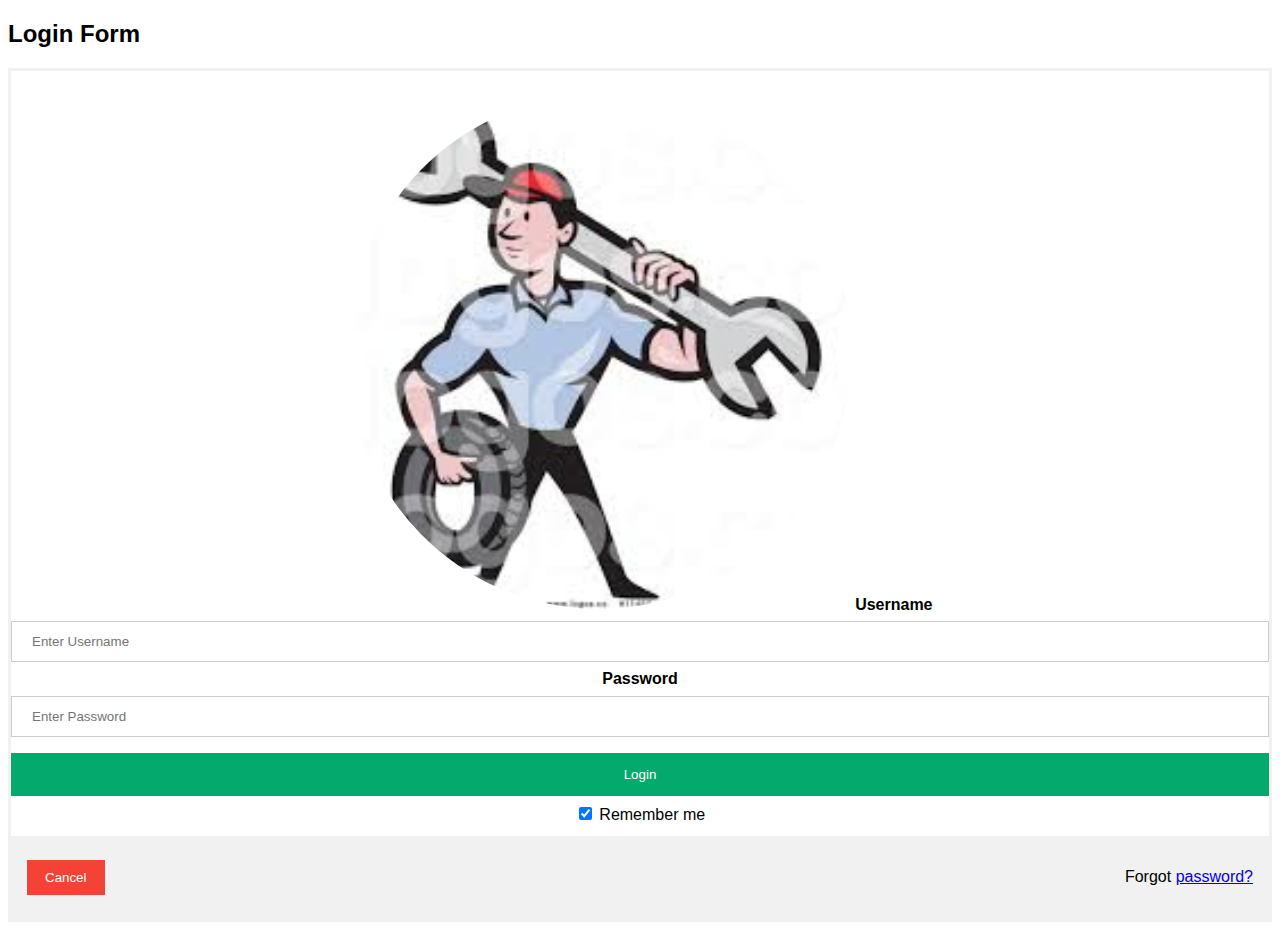
==== commit 864f6172: "add business controller" ====
--- a/cugonlineWebAPI/index.html
+++ b/cugonlineWebAPI/index.html
@@ -1,399 +1,105 @@
 ﻿<!DOCTYPE html>
-<html lang="en">
+<html>
 <head>
-    <meta charset="utf-8">
-    <!--
-    Awesome Template
-    https://www.templatemo.com/preview/templatemo_450_awesome
-    -->
-    <title>Geared4IT Solutions</title>
-    <meta name="keywords" content="">
-    <meta name="description" content="">
-    <meta http-equiv="X-UA-Compatible" content="IE=Edge">
     <meta name="viewport" content="width=device-width, initial-scale=1">
+    <style>
+        body {
+            font-family: Arial, Helvetica, sans-serif;
+        }
 
-    <link rel="stylesheet" href="assets/css/animate.min.css">
-    <link rel="stylesheet" href="assets/css/bootstrap.min.css">
-    <link rel="stylesheet" href="assets/css/font-awesome.min.css">
-    <link href='https://fonts.googleapis.com/css?family=Open+Sans:400,300,600,700' rel='stylesheet' type='text/css'>
-    <link rel="stylesheet" href="assets/css/templatemo-style.css">
-    <script src="assets/js/jquery.js"></script>
-    <script src="assets/js/bootstrap.min.js"></script>
-    <script src="assets/js/jquery.singlePageNav.min.js"></script>
-    <script src="assets/js/typed.js"></script>
-    <script src="assets/js/wow.min.js"></script>
-    <script src="assets/js/custom.js"></script>
+        form {
+            border: 3px solid #f1f1f1;
+        }
+
+        input[type=text], input[type=password] {
+            width: 100%;
+            padding: 12px 20px;
+            margin: 8px 0;
+            display: inline-block;
+            border: 1px solid #ccc;
+            box-sizing: border-box;
+        }
+
+        button {
+            background-color: #04AA6D;
+            color: white;
+            padding: 14px 20px;
+            margin: 8px 0;
+            border: none;
+            cursor: pointer;
+            width: 100%;
+        }
+
+            button:hover {
+                opacity: 0.8;
+            }
+
+        .cancelbtn {
+            width: auto;
+            padding: 10px 18px;
+            background-color: #f44336;
+        }
+
+        .imgcontainer {
+            text-align: center;
+            margin: 24px 0 12px 0;
+        }
+
+        img.avatar {
+            width: 40%;
+            border-radius: 50%;
+        }
+
+        .container {
+            padding: 16px;
+        }
+
+        span.psw {
+            float: right;
+            padding-top: 16px;
+        }
+
+        /* Change styles for span and cancel button on extra small screens */
+        @media screen and (max-width: 300px) {
+            span.psw {
+                display: block;
+                float: none;
+            }
+
+            .cancelbtn {
+                width: 100%;
+            }
+        }
+    </style>
 </head>
-<body id="top">
+<body>
 
-    <!-- start preloader -->
-    <div class="preloader">
-        <div class="sk-spinner sk-spinner-wave">
-            <div class="sk-rect1"></div>
-            <div class="sk-rect2"></div>
-            <div class="sk-rect3"></div>
-            <div class="sk-rect4"></div>
-            <div class="sk-rect5"></div>
+    <h2>Login Form</h2>
+
+    <form action="/action_page.php" method="post">
+        <div class="imgcontainer">
+            <img src="images/download.jpg" class="avatar />
+           
         </div>
-    </div>
-    <!-- end preloader -->
-    <!-- start header -->
-    <header>
+
         <div class="container">
-            <div class="row">
-                <div class="col-md-3 col-sm-4 col-xs-12">
-                    <p><i class="fa fa-phone"></i><span> Phone</span>083 722 0291</p>
-                </div>
-                <div class="col-md-3 col-sm-4 col-xs-12">
-                    <p><i class="fa fa-envelope-o"></i><span> Email</span><a href="#">support@geared4it.net</a></p>
-                </div>
-                <div class="col-md-5 col-sm-4 col-xs-12">
-                    <ul class="social-icon">
-                        <li><span>Meet us on</span></li>
-                        <li><a href="https://www.facebook.com/Geared4IT/" class="fa fa-facebook"></a></li>
-                        <li><a href="https://twitter.com/gearup4it" class="fa fa-twitter"></a></li>
-                        <li><a href="https://www.instagram.com/jacquesjafta/" class="fa fa-instagram"></a></li>
-                        <!--<li><a href="#" class="fa fa-apple"></a></li>-->
-                    </ul>
-                </div>
-            </div>
+            <label for="uname"><b>Username</b></label>
+            <input type="text" placeholder="Enter Username" name="uname" required>
+
+            <label for="psw"><b>Password</b></label>
+            <input type="password" placeholder="Enter Password" name="psw" required>
+
+            <button type="submit">Login</button>
+            <label>
+                <input type="checkbox" checked="checked" name="remember"> Remember me
+            </label>
         </div>
-    </header>
-    <!-- end header -->
-    <!-- start navigation -->
-    <nav class="navbar navbar-default templatemo-nav" role="navigation">
-        <div class="container">
-            <div class="navbar-header">
-                <button class="navbar-toggle" data-toggle="collapse" data-target=".navbar-collapse">
-                    <span class="icon icon-bar"></span>
-                    <span class="icon icon-bar"></span>
-                    <span class="icon icon-bar"></span>
-                </button>
-                <a href="#" class="navbar-brand">{/*Geared4<strong style="color:#0be041">IT</strong>*/}</a>
-            </div>
-            <div class="collapse navbar-collapse">
-                <ul class="nav navbar-nav navbar-right">
-                    <li><a href="#top">HOME</a></li>
-                    <li><a href="#about">ABOUT</a></li>
-                    <li><a href="#team">TEAM</a></li>
-                    <li><a href="#service">SERVICE</a></li>
-                    <li><a href="#portfolio">PORTFOLIO</a></li>
-                    <li><a href="#contact">CONTACT</a></li>
-                </ul>
-            </div>
+
+        <div class="container" style="background-color:#f1f1f1">
+            <button type="button" class="cancelbtn">Cancel</button>
+            <span class="psw">Forgot <a href="#">password?</a></span>
         </div>
-    </nav>
-    <!-- end navigation -->
-    <!-- start home -->
-    <section id="home">
-        <div class="container">
-            <div class="row">
-                <div class="col-md-offset-2 col-md-8">
-                    <h1 class="wow fadeIn" data-wow-offset="10" data-wow-delay="2.9s">We develop <span>awesome</span> business solutions</h1>
-                    <div class="element">                        
-                        <div class="sub-element"> {/* Hey there... */} </div>                       
-                        <div class="sub-element"> {/* what you looking for? ... */} </div>
-                        <div class="sub-element"> {/* Cost effective, Real Time Project Management */} </div>
-                        <div class="sub-element"> {/* Weekly Value Added Product releases */} </div>
-                        <div class="sub-element"> {/* Generate REAL TIME Business reports */} </div>
-                        <div class="sub-element"> {/* 24/7 Uptime Web Hosting , Technical Support , Software reviews... */} </div>
-                        <div class="sub-element"> {/* ... and a whole bunch more ... to help kick start your  Business? */} </div>
-                        <div class="sub-element"> {/* contact us NOW for FREE Consultation! */} </div>
-                        <div class="sub-element"> {/* <strong> &darr;&darr;&darr; </strong> Click GET STARTED NOW!  <strong> &darr;&darr;&darr; </strong> */} </div>
-                    </div>
-                    <a data-scroll href="#contact" class="btn btn-default wow fadeInUp" data-wow-offset="50" data-wow-delay="0.6s">GET STARTED NOW</a>
-                </div>
-            </div>
-        </div>
-    </section>
-    <!-- end home -->
-    <!-- start about -->
-    <section id="about">
-        <div class="container">
-            <div class="row">
-                <div class="col-md-12">
-                    <h2 class="wow bounceIn" data-wow-offset="50" data-wow-delay="0.3s">{/* What <span>ABOUT US?!</span> */}</h2>
-                </div>
-                <div class="col-md-4 col-sm-4 col-xs-12 wow fadeInLeft" data-wow-offset="50" data-wow-delay="0.6s">
-                    <div class="media">
-                        <div class="media-heading-wrapper">
-                            <div class="media-object pull-left">
-                                <i class="fa fa-mobile"></i>
-                            </div>
-                            <h3 class="media-heading">Responsive Web Design</h3>
-                        </div>
-                        <div class="media-body">
-                            <p>We support responsive web design (RWD), which creates dynamic changes to the appearance of a website, depending on the device screen size and orientation...</p>
-                        </div>
-                    </div>
-                </div>
-                <div class="col-md-4 col-sm-4 col-xs-12 wow fadeInUp" data-wow-offset="50" data-wow-delay="0.9s">
-                    <div class="media">
-                        <div class="media-heading-wrapper">
-                            <div class="media-object pull-left">
-                                <i class="fa fa-comment-o"></i>
-                            </div>
-                            <h3 class="media-heading">WEB Hosting & SEO Support</h3>
-                        </div>
-                        <div class="media-body">
-                            <p>We provide SEO hosting, which uses methods to improve the optimization of a website, increasing traffic and sales..</p>
-                        </div>
-                    </div>
-                </div>
-                <div class="col-md-4 col-sm-4 col-xs-12 wow fadeInRight" data-wow-offset="50" data-wow-delay="0.6s">
-                    <div class="media">
-                        <div class="media-heading-wrapper">
-                            <div class="media-object pull-left">
-                                <i class="fa fa-cogs"></i>
-                            </div>
-                            <h3 class="media-heading">Custom Software Development</h3>
-                        </div>
-                        <div class="media-body">
-                            <p>We meet unique requirements at a cost competitive with purchasing, maintaining and modifying commercial software. ... Custom software can be built to integrate with its intended environment. .</p>
-                        </div>
-                    </div>
-                </div>
-            </div>
-        </div>
-    </section>
-    <!-- end about -->
-    <!-- start team -->
-    <section id="team">
-        <div class="container">
-            <div class="row">
-                <div class="col-md-12">
-
-                    <h2 class="wow bounceIn" data-wow-offset="50" data-wow-delay="0.3s">{/* Our <span>AWESOME</span> Team */}</h2>
-                </div>
-                <div class="col-md-3 col-sm-6 col-xs-12 wow fadeIn" data-wow-offset="50" data-wow-delay="1.3s">
-                    <div class="team-wrapper">
-                        <img src="assets/images/team-img2.jpg"  class="img-responsive" alt="team img 1">
-                        <div class="team-des">
-                            <h4>JACQUES Jafta</h4>
-                            <span>Project Manager / <br /> Business Analyst</span>
-                            <p>Lorem ipsum dolor sit amet, consectetur adipiscing elitquisque tempus ac eget diam et laoreet phasellus ut nisi id leo molest.</p>
-                        </div>
-                    </div>
-                </div>
-                <div class="col-md-3 col-sm-6 col-xs-12 wow fadeIn" data-wow-offset="50" data-wow-delay="1.6s">
-                    <div class="team-wrapper">
-                        <img src="assets/images/team-img3.jpg"  class="img-responsive" alt="team img 2">
-                        <div class="team-des">
-                            <h4>QINISO Mazibuko</h4>
-                            <span>Technical Lead / <br />Senior Designer</span>
-                            <p>Lorem ipsum dolor sit amet, consectetur adipiscing elitquisque tempus ac eget diam et laoreet phasellus ut nisi id leo molest.</p>
-                        </div>
-                    </div>
-                </div>
-                <div class="col-md-3 col-sm-6 col-xs-12 wow fadeIn" data-wow-offset="50" data-wow-delay="1.3s">
-                    <div class="team-wrapper">
-                        <img src="assets/images/team-img2.jpg" class="img-responsive" alt="team img 3">
-                        <div class="team-des">
-                            <h4>MALICIA Jafta</h4>
-                            <span>
-                                Customer Accounts / <br />
-                                Social Media
-                            </span>
-                            <p>Lorem ipsum dolor sit amet, consectetur adipiscing elitquisque tempus ac eget diam et laoreet phasellus ut nisi id leo molest.</p>
-                        </div>
-                    </div>
-                </div>
-                <div class="col-md-3 col-sm-6 col-xs-12 wow fadeIn" data-wow-offset="50" data-wow-delay="1.6s">
-                    <div class="team-wrapper">
-                        <img src="assets/images/team-img4.jpg" width="500" height="500" class="img-responsive" alt="team img 4">
-                        <div class="team-des">
-                            <h4>SCHAICK Hewitt</h4>
-                            <span>
-                                Product Manager / <br />
-                                Quality Assurance
-                            </span>
-                            <p>Lorem ipsum dolor sit amet, consectetur adipiscing elitquisque tempus ac eget diam et laoreet phasellus ut nisi id leo molest.</p>
-                        </div>
-                    </div>
-                </div>
-            </div>
-        </div>
-    </section>
-    <!-- end team -->
-    <!-- start service -->
-    <section id="service">
-        <div class="container">
-            <div class="row">
-                <div class="col-md-12">
-                    <h2 class="wow bounceIn" data-wow-offset="50" data-wow-delay="0.3s">{/* Products  <span>&&</span> Services */}</h2>
-                    <hr />
-                </div>
-                <div class="col-md-4 wow fadeIn" data-wow-offset="50" data-wow-delay="0.6s">
-                    <i class="fa fa-laptop"></i>
-                    <h4>Web Design</h4>
-                    <p>Lorem ipsum dolor sit amet, consectetur adipiscing elitquisque tempus ac eget diam et laoreet phasellus ut nisi id leo molestie. Adipiscing vitae vel quam proin eget mauris eget. Lorem ipsum dolor sit amet, consectetur adipiscing elitquisque tempus ac eget diam et laoreet phasellus ut nisi id leo molestie.</p>
-                </div>
-                <div class="col-md-4 active wow fadeIn" data-wow-offset="50" data-wow-delay="0.9s">
-                    <i class="fa fa-cloud"></i>
-                    <h4>Cloud Computing</h4>
-                    <p>Lorem ipsum dolor sit amet, consectetur adipiscing elitquisque tempus ac eget diam et laoreet phasellus ut nisi id leo molestie. Adipiscing vitae vel quam proin eget mauris eget. Lorem ipsum dolor sit amet, consectetur adipiscing elitquisque tempus ac eget diam et laoreet phasellus ut nisi id leo molestie.</p>
-                </div>
-                <div class="col-md-4 wow fadeIn" data-wow-offset="50" data-wow-delay="0.6s">
-                    <i class="fa fa-cog"></i>
-                    <h4>UX Design</h4>
-                    <p>Lorem ipsum dolor sit amet, consectetur adipiscing elitquisque tempus ac eget diam et laoreet phasellus ut nisi id leo molestie. Adipiscing vitae vel quam proin eget mauris eget. Lorem ipsum dolor sit amet, consectetur adipiscing elitquisque tempus ac eget diam et laoreet phasellus ut nisi id leo molestie.</p>
-                </div>
-            </div>
-        </div>
-    </section>
-    <!-- end servie -->
-    <!-- start portfolio -->
-    <section id="portfolio">
-        <div class="container">
-            <div class="row">
-                <div class="col-md-12">
-                    <h2 class="wow bounceIn" data-wow-offset="50" data-wow-delay="0.3s">{/* PORTFOLIO <span>GALLERY</span> */}</h2>
-                    <hr />
-                </div>
-                <div class="col-md-3 col-sm-6 col-xs-12 wow fadeIn" data-wow-offset="50" data-wow-delay="0.6s">
-                    <div class="portfolio-thumb">
-                        <img src="assets/images/portfolio-img1.jpg" class="img-responsive" alt="portfolio img 1">
-                        <div class="portfolio-overlay">
-                            <h4>Project One</h4>
-                            <p>Lorem ipsum dolor sit amet, consectetur adipiscing elitquisque tempus ac eget dia.</p>
-                            <a href="#" class="btn btn-default">DETAIL</a>
-                        </div>
-                    </div>
-                </div>
-                <div class="col-md-3 col-sm-6 col-xs-12 wow fadeIn" data-wow-offset="50" data-wow-delay="0.6s">
-                    <div class="portfolio-thumb">
-                        <img src="assets/images/portfolio-img2.jpg" class="img-responsive" alt="portfolio img 2">
-                        <div class="portfolio-overlay">
-                            <h4>Project Two</h4>
-                            <p>Lorem ipsum dolor sit amet, consectetur adipiscing elitquisque tempus ac eget dia.</p>
-                            <a href="#" class="btn btn-default">DETAIL</a>
-                        </div>
-                    </div>
-                </div>
-                <div class="col-md-3 col-sm-6 col-xs-12 wow fadeIn" data-wow-offset="50" data-wow-delay="0.6s">
-                    <div class="portfolio-thumb">
-                        <img src="assets/images/portfolio-img3.jpg" class="img-responsive" alt="portfolio img 3">
-                        <div class="portfolio-overlay">
-                            <h4>Project Three</h4>
-                            <p>Lorem ipsum dolor sit amet, consectetur adipiscing elitquisque tempus ac eget dia.</p>
-                            <a href="#" class="btn btn-default">DETAIL</a>
-                        </div>
-                    </div>
-                </div>
-                <div class="col-md-3 col-sm-6 col-xs-12 wow fadeIn" data-wow-offset="50" data-wow-delay="0.6s">
-                    <div class="portfolio-thumb">
-                        <img src="assets/images/portfolio-img4.jpg" class="img-responsive" alt="portfolio img 4">
-                        <div class="portfolio-overlay">
-                            <h4>Project Four</h4>
-                            <p>Lorem ipsum dolor sit amet, consectetur adipiscing elitquisque tempus ac eget dia.</p>
-                            <a href="#" class="btn btn-default">DETAIL</a>
-                        </div>
-                    </div>
-                </div>
-                <div class="col-md-3 col-sm-6 col-xs-12 wow fadeIn" data-wow-offset="50" data-wow-delay="0.6s">
-                    <div class="portfolio-thumb">
-                        <img src="assets/images/portfolio-img3.jpg" class="img-responsive" alt="portfolio img 3">
-                        <div class="portfolio-overlay">
-                            <h4>Project Five</h4>
-                            <p>Lorem ipsum dolor sit amet, consectetur adipiscing elitquisque tempus ac eget dia.</p>
-                            <a href="#" class="btn btn-default">DETAIL</a>
-                        </div>
-                    </div>
-                </div>
-                <div class="col-md-3 col-sm-6 col-xs-12 wow fadeIn" data-wow-offset="50" data-wow-delay="0.6s">
-                    <div class="portfolio-thumb">
-                        <img src="assets/images/portfolio-img4.jpg" class="img-responsive" alt="portfolio img 4">
-                        <div class="portfolio-overlay">
-                            <h4>Project Six</h4>
-                            <p>Lorem ipsum dolor sit amet, consectetur adipiscing elitquisque tempus ac eget dia.</p>
-                            <a href="#" class="btn btn-default">DETAIL</a>
-                        </div>
-                    </div>
-                </div>
-                <div class="col-md-3 col-sm-6 col-xs-12 wow fadeIn" data-wow-offset="50" data-wow-delay="0.6s">
-                    <div class="portfolio-thumb">
-                        <img src="assets/images/portfolio-img1.jpg" class="img-responsive" alt="portfolio img 1">
-                        <div class="portfolio-overlay">
-                            <h4>Project Seven</h4>
-                            <p>Lorem ipsum dolor sit amet, consectetur adipiscing elitquisque tempus ac eget dia.</p>
-                            <a href="#" class="btn btn-default">DETAIL</a>
-                        </div>
-                    </div>
-                </div>
-                <div class="col-md-3 col-sm-6 col-xs-12 wow fadeIn" data-wow-offset="50" data-wow-delay="0.6s">
-                    <div class="portfolio-thumb">
-                        <img src="assets/images/portfolio-img2.jpg" class="img-responsive" alt="portfolio img 2">
-                        <div class="portfolio-overlay">
-                            <h4>Project Eight</h4>
-                            <p>Lorem ipsum dolor sit amet, consectetur adipiscing elitquisque tempus ac eget dia.</p>
-                            <a href="#" class="btn btn-default">DETAIL</a>
-                        </div>
-                    </div>
-                </div>
-            </div>
-        </div>
-    </section>
-    <!-- end portfolio -->
-    <!-- start contact -->
-    <section id="contact">
-        <div class="container">
-            <div class="row">
-                <div class="col-md-12">
-                    <h2 class="wow bounceIn" data-wow-offset="50" data-wow-delay="0.3s">{/* CONTACT  <span>US! */}</span></h2>
-                    <hr />
-                </div>
-
-                <div class="col-md-6 col-sm-6 col-xs-12 wow fadeInLeft" data-wow-offset="50" data-wow-delay="0.9s">
-                    <form action="#" method="post">
-                        <label>NAME</label>
-                        <input name="fullname" type="text" class="form-control" id="fullname">
-
-                        <label>EMAIL</label>
-                        <input name="email" type="email" class="form-control" id="email">
-
-                        <label>MESSAGE</label>
-                        <textarea name="message" rows="4" class="form-control" id="message"></textarea>
-
-                        <input type="submit" class="form-control">
-                    </form>
-                </div>
-                <div class="col-md-6 col-sm-6 col-xs-12 wow fadeInRight" data-wow-offset="50" data-wow-delay="0.6s">
-                    <div class="row">
-                    <div class="col-md-offset-2 col-md-8">
-                        <h2 class="wow fadeIn" data-wow-offset="90" data-wow-delay="1.9s">  <a href="#" class="navbar-brand">{/* Our <strong style="color:#0be041">MOTTO</strong>*/}</a></h2>
-                    <h4 class="wow fadeIn" data-wow-offset="90" data-wow-delay="4.9s"> <a> <span>{/* ... coming together is the beginning. working together is <strong style="color:#0be041">SUCCESS</strong>!.. */} </span></a></h4>                    
-                    </div>
-                    </div>
-                    <address>
-                        <p><i class="fa fa-phone"></i> 083 722 0291</p>
-                        <p><i class="fa fa-envelope-o"></i> support@geared4it.net</p>
-                        <p><i class="fa fa-map-marker"></i> 49 Cape Road , 5 Ways , Port Elizabeth </p>
-                    </address>
-                    <ul class="social-icon">
-                        <li><h4>WE ARE SOCIAL</h4></li>
-                        <li><a href="https://www.facebook.com/Geared4IT/" class="fa fa-facebook"></a></li>
-                        <li><a href="https://twitter.com/gearup4it" class="fa fa-twitter"></a></li>
-                        <li><a href="https://www.instagram.com/jacquesjafta/" class="fa fa-instagram"></a></li>
-                    </ul>
-                </div>
-            </div>
-
-        </div>
-    </section>
-    <!-- end contact -->
-    <!-- start copyright -->
-    <footer id="copyright">
-        <div class="container">
-            <div class="row">
-                <div class="col-md-12 text-center">
-                    <p class="wow bounceIn" data-wow-offset="50" data-wow-delay="0.3s">
-                        Copyright &copy; 2020 Geared4IT.NET
-                    </p>
-                </div>
-            </div>
-        </div>
-    </footer>
-    <!-- end copyright -->
+    </form>
 
 </body>
-</html>+</html>
